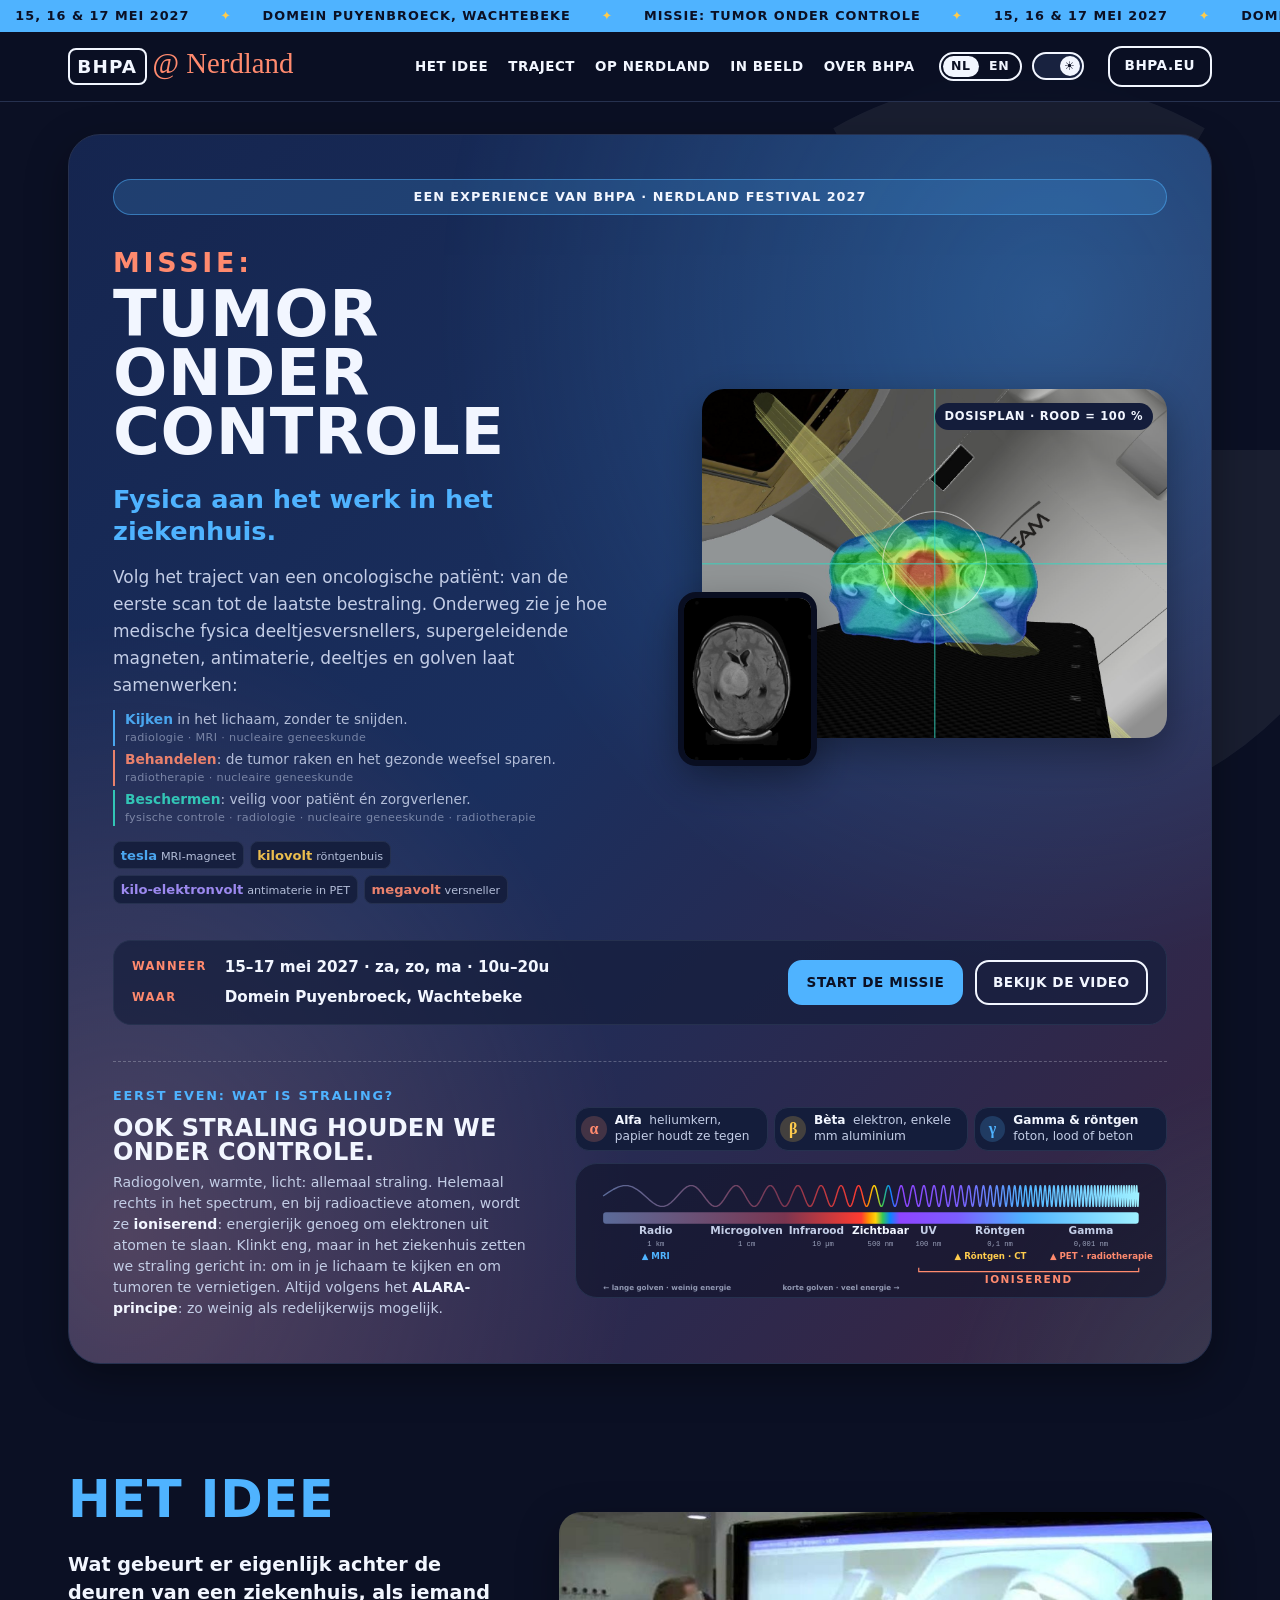
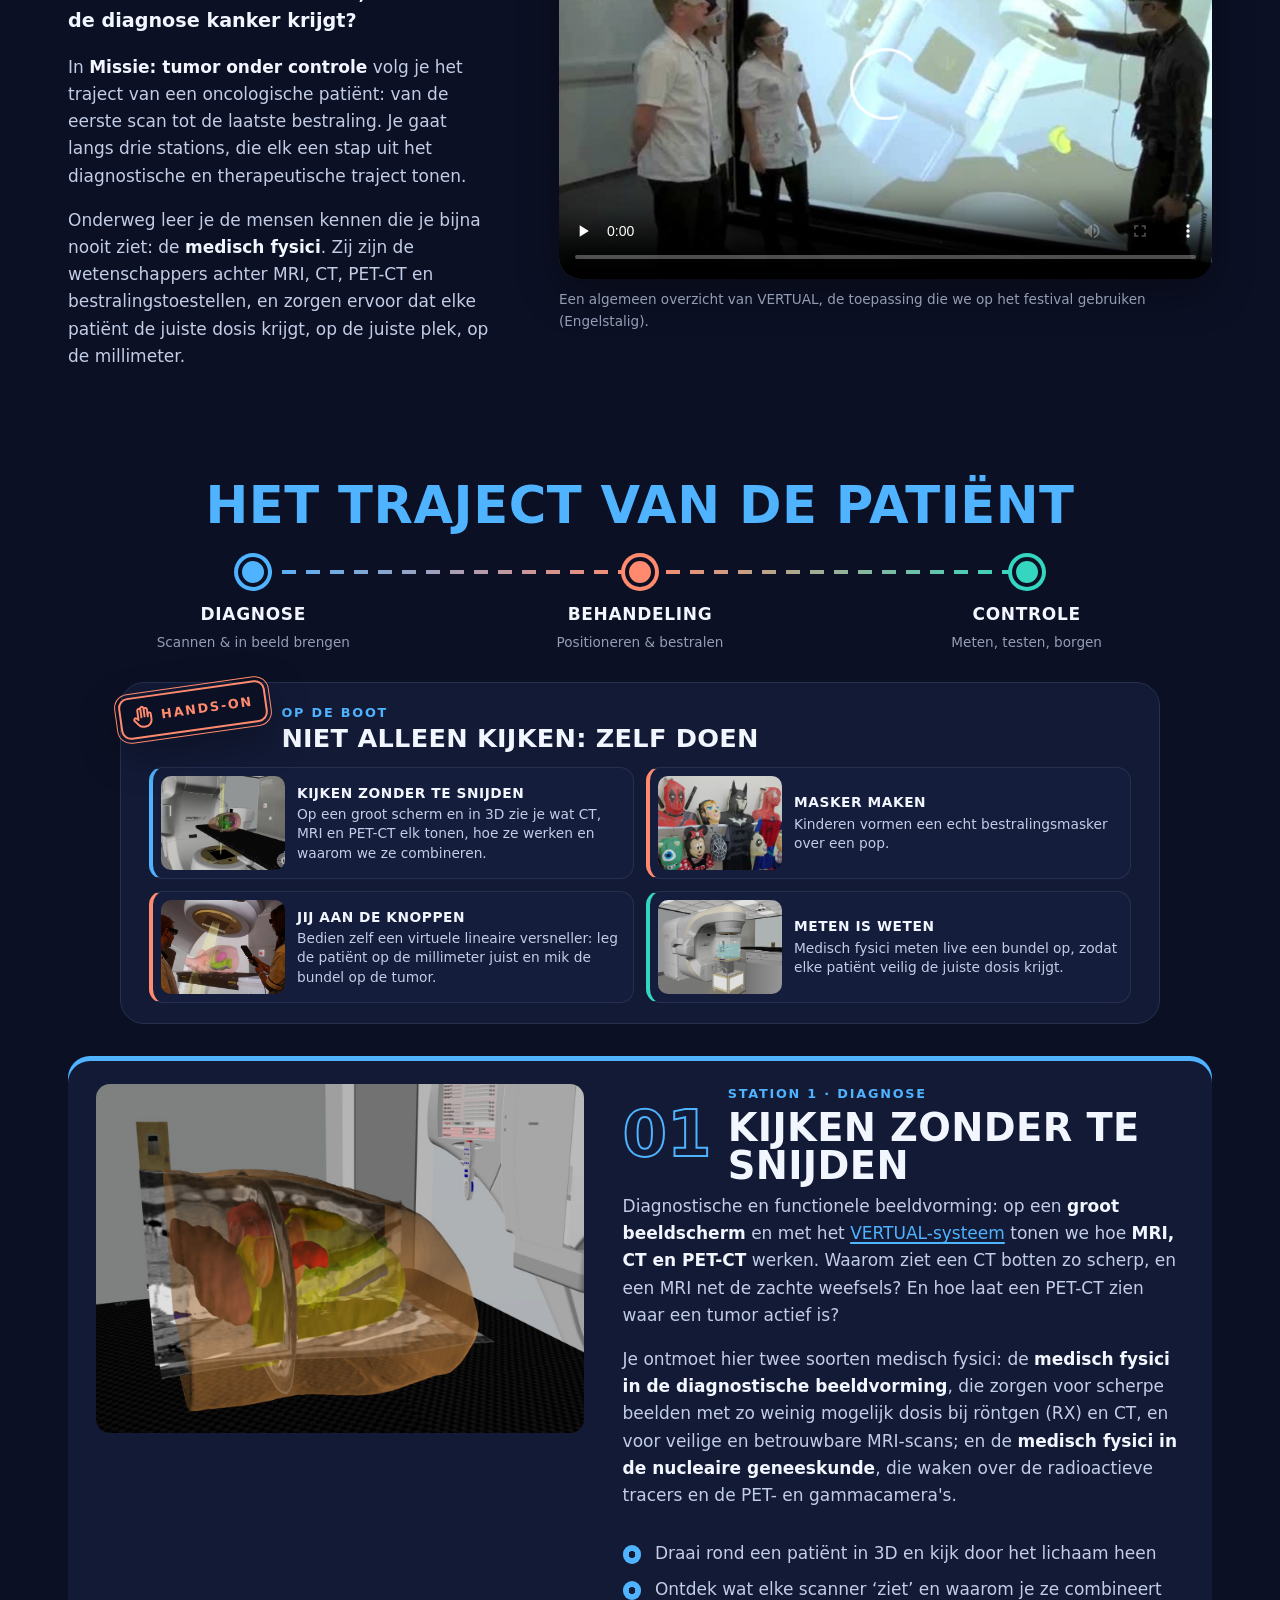
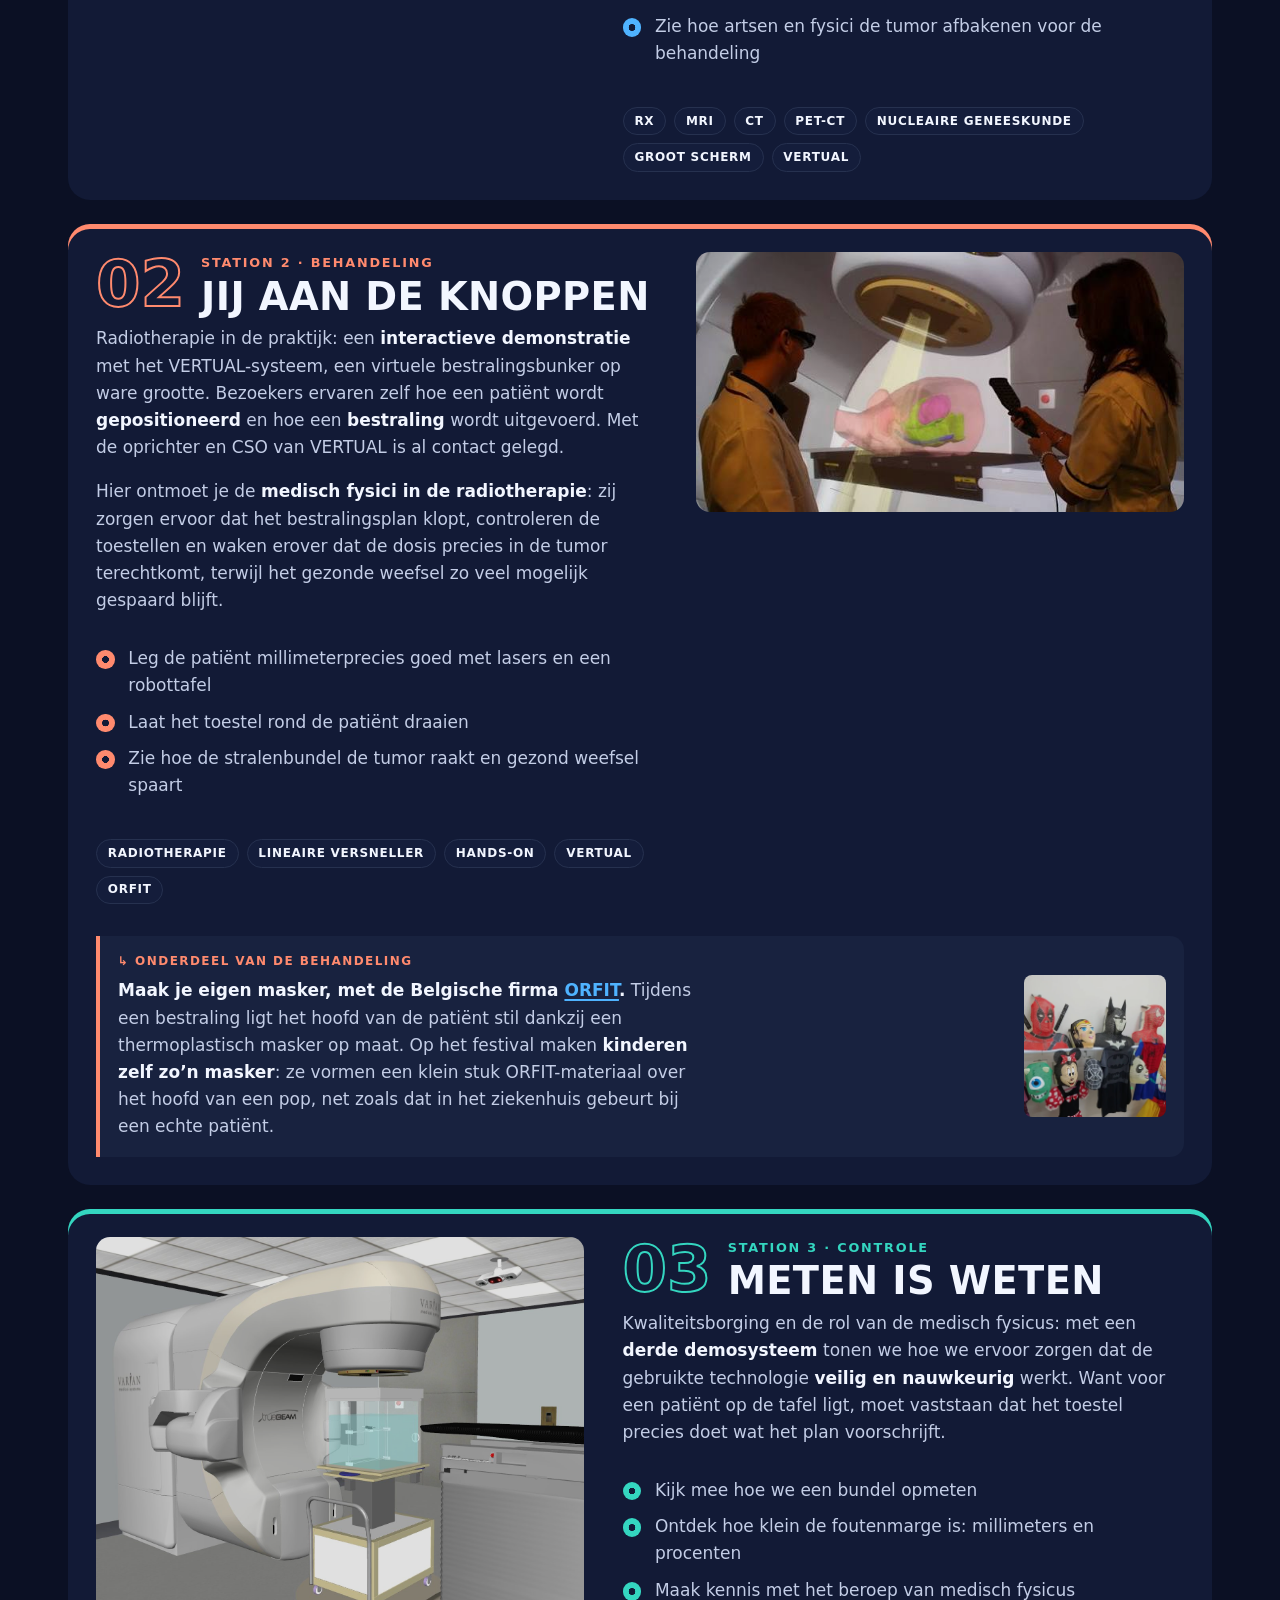
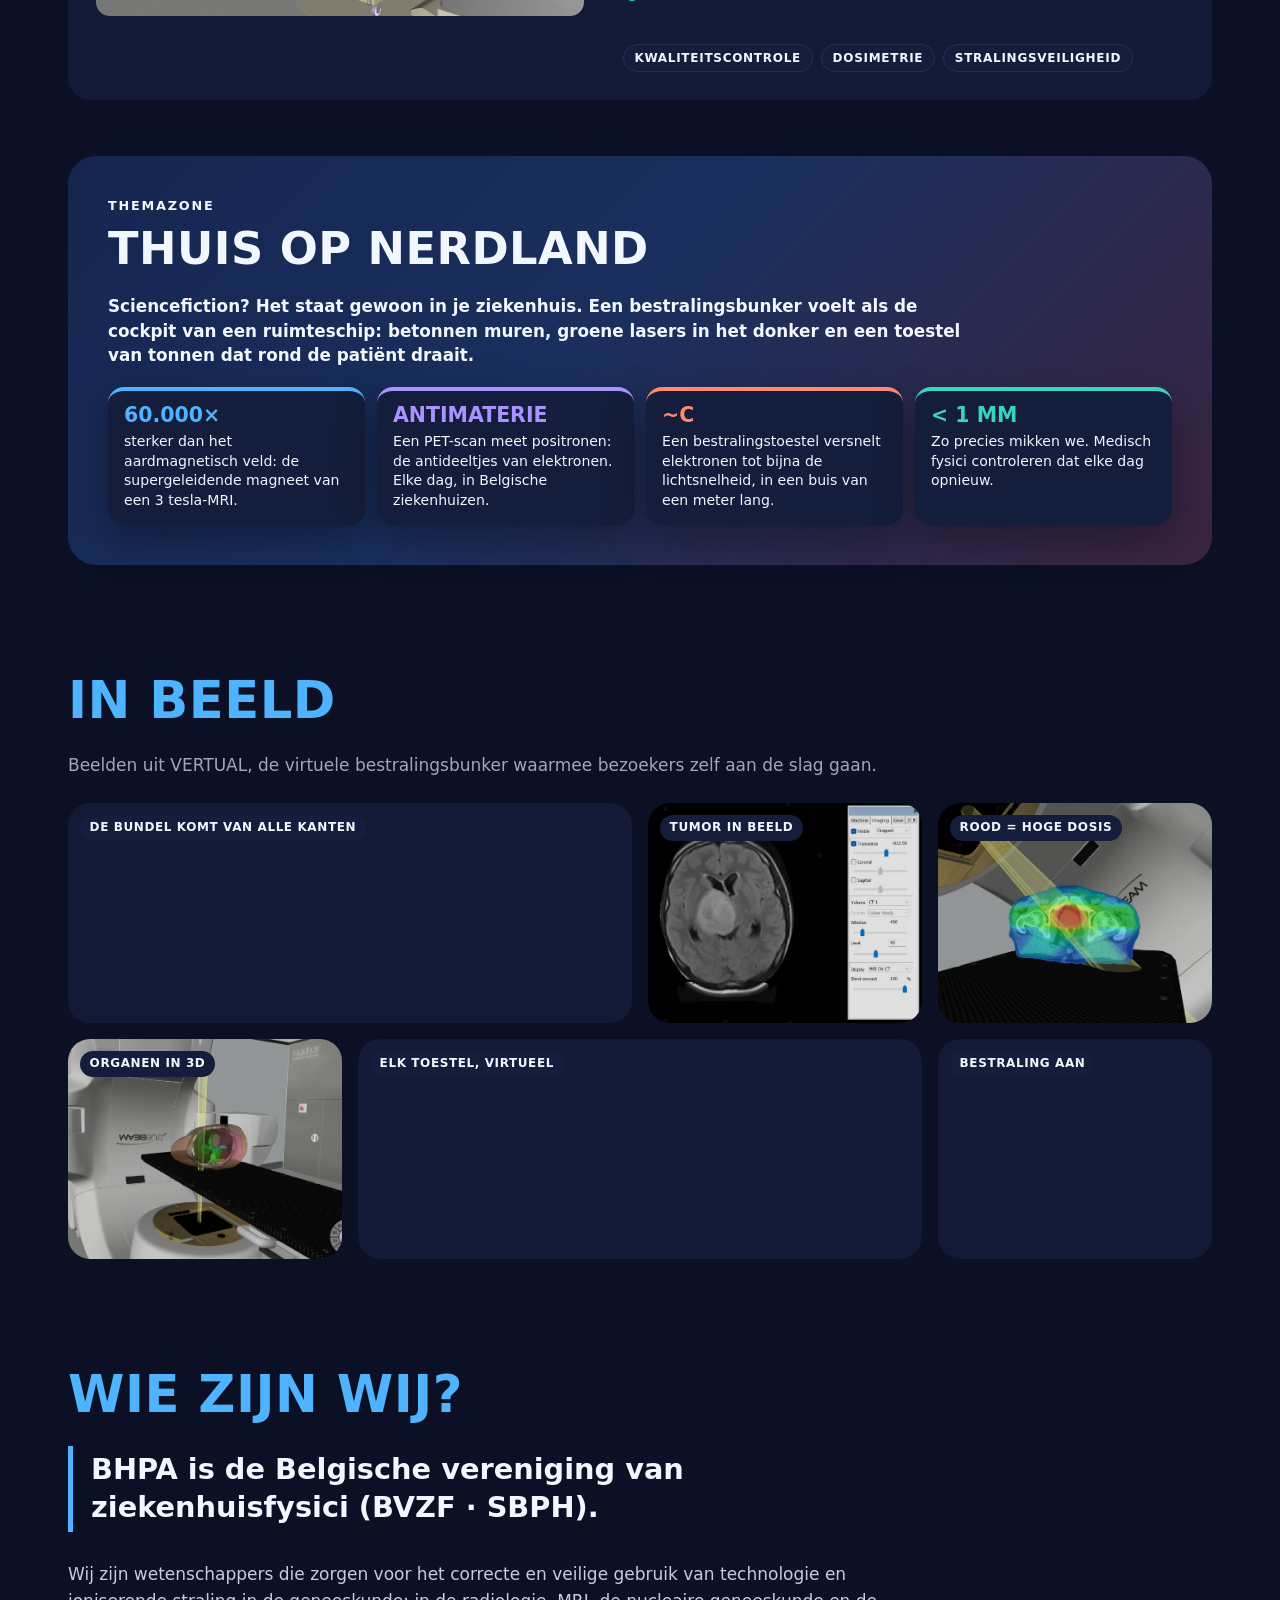
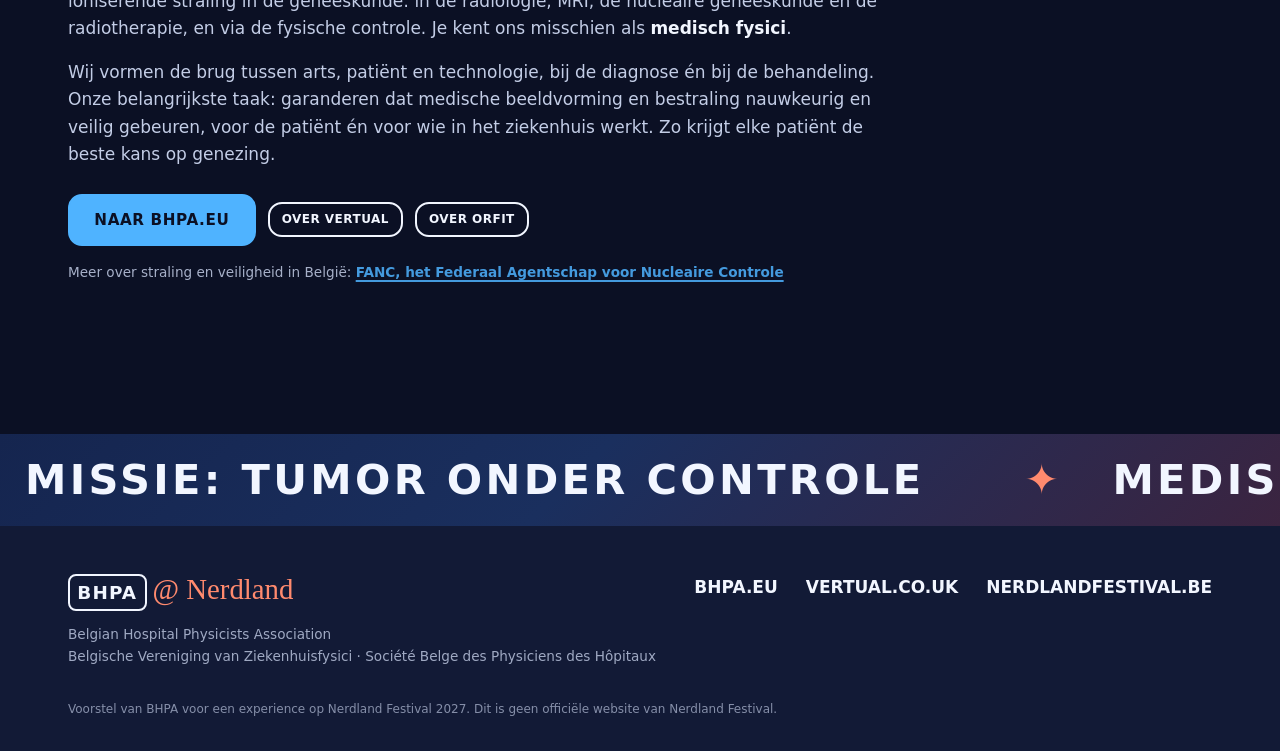
==== index.html @ e0d18e0f "Update fact__big paragraph to include less than symbol" ====
<!doctype html>
<html lang="nl">
<head>
  <meta charset="utf-8">
  <meta name="viewport" content="width=device-width, initial-scale=1, viewport-fit=cover">
  <meta http-equiv="Content-Security-Policy" content="default-src 'self'; script-src 'self'; style-src 'self' https://fonts.googleapis.com; font-src https://fonts.gstatic.com; img-src 'self' data:; media-src 'self'; frame-src https://www.youtube-nocookie.com; object-src 'none'; base-uri 'self'; form-action 'none'">
  <meta name="referrer" content="strict-origin-when-cross-origin">
  <title>Missie: tumor onder controle · BHPA op Nerdland Festival 2027</title>
  <meta name="description" content="Ontdek de medische fysica achter scanners en bestralingstoestellen: van eerste scan tot bestraling. Een experience van BHPA, de Belgische vereniging van ziekenhuisfysici, voor Nerdland Festival 2027.">
  <meta property="og:title" content="Missie: tumor onder controle">
  <meta property="og:description" content="Fysica aan het werk in het ziekenhuis. BHPA op Nerdland Festival 2027.">
  <meta property="og:image" content="https://bvzf-sbph.github.io/nerdland2027/assets/img/vertual-patient-bundel.jpg">
  <meta property="og:url" content="https://bvzf-sbph.github.io/nerdland2027/">
  <meta property="og:type" content="website">
  <meta property="og:locale" content="nl_BE">
  <link rel="alternate" hreflang="nl" href="https://bvzf-sbph.github.io/nerdland2027/">
  <link rel="alternate" hreflang="en" href="https://bvzf-sbph.github.io/nerdland2027/en/">
  <link rel="icon" href="assets/img/favicon.svg" type="image/svg+xml">
  <link rel="preconnect" href="https://fonts.googleapis.com">
  <link rel="preconnect" href="https://fonts.gstatic.com" crossorigin>
  <link href="https://fonts.googleapis.com/css2?family=Archivo:wdth,wght@100..125,400..900&family=Yellowtail&display=swap" rel="stylesheet">
  <link rel="stylesheet" href="css/style.css">
  <script src="js/start-top.js"></script>
</head>
<body>
  <div class="watermark" aria-hidden="true">
    <svg viewBox="-100 -100 200 200"><circle r="15"/><path d="M-12.00 -20.78 L-48.00 -83.14 A96 96 0 0 1 48.00 -83.14 L12.00 -20.78 A24 24 0 0 0 -12.00 -20.78 Z M24.00 0.00 L96.00 0.00 A96 96 0 0 1 48.00 83.14 L12.00 20.78 A24 24 0 0 0 24.00 0.00 Z M-12.00 20.78 L-48.00 83.14 A96 96 0 0 1 -96.00 0.00 L-24.00 0.00 A24 24 0 0 0 -12.00 20.78 Z"/></svg>
  </div>

  <!-- Engelse versie: en/index.html — voeg nieuwe inhoud altijd in beide pagina's toe (zelfde opbouw, zelfde foto's). -->

  <!-- ===== HEADER ===== -->
  <header class="header">
    <div class="header__top marquee" aria-hidden="true">
      <div class="marquee__track">
        <span>15, 16 &amp; 17 mei 2027</span><span>Domein Puyenbroeck, Wachtebeke</span><span>Missie: tumor onder controle</span>
        <span>15, 16 &amp; 17 mei 2027</span><span>Domein Puyenbroeck, Wachtebeke</span><span>Missie: tumor onder controle</span>
      </div>
    </div>
    <div class="header__bar">
      <a class="logo" href="#top" aria-label="BHPA op Nerdland Festival 2027">
        <span class="logo__mark">BHPA</span>
        <span class="logo__script">@ Nerdland</span>
      </a>
      <nav class="nav" aria-label="Hoofdmenu">
        <a href="#idee">Het idee</a>
        <a href="#traject">Traject</a>
        <a href="#nerdland">Op Nerdland</a>
        <a href="#fotos">In beeld</a>
        <a href="#bhpa">Over BHPA</a>
      </nav>
      <div class="header__tools">
        <nav class="lang" aria-label="Taal / Language">
          <a href="./" lang="nl" hreflang="nl" aria-current="page">NL</a>
          <a href="en/" lang="en" hreflang="en" title="English version">EN</a>
        </nav>
        <input type="checkbox" id="theme-toggle" class="theme-toggle" aria-label="Wissel tussen licht en donker thema" title="Licht / donker">
      </div>
      <a class="btn btn--outline btn--small" href="https://www.bhpa.eu" target="_blank" rel="noopener">BHPA.eu</a>
    </div>
  </header>

  <main id="top">

    <!-- ===== HERO ===== -->
    <section class="hero-wrap">
      <div class="hero">
      <p class="eyebrow hero__badge">Een experience van BHPA &middot; Nerdland Festival 2027</p>
      <div class="hero__text">
        <h1 class="hero__title">
          <span class="hero__title-small">Missie:</span>
          Tumor onder controle
        </h1>
        <p class="hero__lead">Fysica aan het werk in het ziekenhuis.</p>
        <p class="hero__sub">Volg het traject van een oncologische patiënt: van de eerste scan tot de laatste bestraling. Onderweg zie je hoe medische fysica deeltjesversnellers, supergeleidende magneten, antimaterie, deeltjes en golven laat samenwerken:</p>
        <ul class="hero__goals">
          <li class="c-blue"><b>Kijken</b> in het lichaam, zonder te snijden.<small>radiologie · MRI · nucleaire geneeskunde</small></li>
          <li class="c-coral"><b>Behandelen</b>: de tumor raken en het gezonde weefsel sparen.<small>radiotherapie · nucleaire geneeskunde</small></li>
          <li class="c-mint"><b>Beschermen</b>: veilig voor patiënt én zorgverlener.<small>fysische controle · radiologie · nucleaire geneeskunde · radiotherapie</small></li>
        </ul>
        <ul class="hero__chips" aria-label="Fysica in cijfers">
          <li class="c-blue"><b>tesla</b> MRI-magneet</li>
          <li class="c-sun"><b>kilovolt</b> röntgenbuis</li>
          <li class="c-violet"><b>kilo-elektronvolt</b> antimaterie in PET</li>
          <li class="c-coral"><b>megavolt</b> versneller</li>
        </ul>
      </div>

      <figure class="hero__visual">
        <img width="1439" height="1015" class="hero__main" fetchpriority="high" src="assets/img/dosisverdeling.jpg" alt="Dosisverdeling op een CT-beeld van het bekken: rood is de hoge dosis op de tumor, blauw weinig dosis">
        <img width="691" height="557" class="hero__inset" src="assets/img/mri-hersentumor.jpg" alt="MRI-beeld van de hersenen waarop een tumor oplicht">
        <figcaption class="hero__tag">Dosisplan &middot; rood = 100&nbsp;%</figcaption>
      </figure>

      <div class="hero__ticket">
        <dl class="hero__meta">
          <dt>Wanneer</dt><dd>15&ndash;17 mei 2027 &middot; za, zo, ma &middot; 10u&ndash;20u</dd>
          <dt>Waar</dt><dd>Domein Puyenbroeck, Wachtebeke</dd>
        </dl>
        <div class="btn-row">
          <a class="btn" href="#traject">Start de missie</a>
          <a class="btn btn--outline" href="#idee">Bekijk de video</a>
        </div>
      </div>

      <div class="radiation">
        <div class="radiation__intro">
          <p class="eyebrow eyebrow--pink">Eerst even: wat is straling?</p>
          <h2 class="radiation__title">Ook straling houden we onder controle.</h2>
          <p>Radiogolven, warmte, licht: allemaal straling. Helemaal rechts in het spectrum, en bij radioactieve atomen, wordt ze <strong>ioniserend</strong>: energierijk genoeg om elektronen uit atomen te slaan. Klinkt eng, maar in het ziekenhuis zetten we straling gericht in: om in je lichaam te kijken en om tumoren te vernietigen. Altijd volgens het <strong>ALARA-principe</strong>: zo weinig als redelijkerwijs mogelijk.</p>
        </div>
        <ul class="particles" aria-label="Soorten ioniserende straling">
          <li class="c-coral"><b aria-hidden="true">α</b><span><strong>Alfa</strong> heliumkern, papier houdt ze tegen</span></li>
          <li class="c-sun"><b aria-hidden="true">β</b><span><strong>Bèta</strong> elektron, enkele mm aluminium</span></li>
          <li class="c-blue"><b aria-hidden="true">γ</b><span><strong>Gamma &amp; röntgen</strong> foton, lood of beton</span></li>
        </ul>
        <figure class="spectrum" role="img" aria-label="Het elektromagnetische spectrum, van radiogolven via infrarood, zichtbaar licht en UV tot röntgen- en gammastralen. De golven worden steeds korter en energierijker; vanaf het ultraviolet is de straling ioniserend. Het ziekenhuis gebruikt radiogolven voor MRI, röntgenstralen voor CT en gammastralen voor PET en radiotherapie.">
          <svg viewBox="0 0 1200 250" xmlns="http://www.w3.org/2000/svg">
            <defs>
              <linearGradient id="spec-grad" gradientUnits="userSpaceOnUse" x1="40" y1="0" x2="1160" y2="0"><stop offset="0.000" stop-color="#5b6b9a"/><stop offset="0.339" stop-color="#7a3550"/><stop offset="0.482" stop-color="#ff3b30"/><stop offset="0.496" stop-color="#ff9500"/><stop offset="0.509" stop-color="#ffd60a"/><stop offset="0.522" stop-color="#34c759"/><stop offset="0.536" stop-color="#0a84ff"/><stop offset="0.554" stop-color="#8e44ff"/><stop offset="0.661" stop-color="#7c5cff"/><stop offset="0.786" stop-color="#4fb3ff"/><stop offset="1.000" stop-color="#9ff0ff"/></linearGradient>
              <linearGradient id="spec-pulse-grad"><stop offset="0" stop-color="#000"/><stop offset=".5" stop-color="#fff"/><stop offset="1" stop-color="#000"/></linearGradient>
              <mask id="spec-pulse-mask" maskUnits="userSpaceOnUse" x="0" y="0" width="1200" height="250">
                <rect class="spec-pulse" x="-260" y="0" width="260" height="250" fill="url(#spec-pulse-grad)"/>
              </mask>
            </defs>
            <g class="spec-zoom">
              <path class="spec-wave" d="M40.0 46.0 L51.1 38.5 L61.8 31.9 L72.2 26.9 L82.2 24.3 L91.8 24.3 L101.2 26.9 L110.3 31.9 L119.1 38.5 L127.7 46.0 L136.0 53.5 L144.1 60.1 L152.0 65.1 L159.7 67.7 L167.1 67.7 L174.5 65.1 L181.6 60.1 L188.6 53.5 L195.4 46.0 L202.0 38.5 L208.5 31.9 L214.9 26.9 L221.2 24.3 L227.3 24.3 L233.3 26.9 L239.2 31.9 L244.9 38.5 L250.6 46.0 L256.1 53.5 L261.6 60.1 L266.9 65.1 L272.2 67.7 L277.4 67.7 L282.5 65.1 L287.5 60.1 L292.4 53.5 L297.2 46.0 L302.0 38.5 L306.7 31.9 L311.3 26.9 L315.8 24.3 L320.3 24.3 L324.7 26.9 L329.1 31.9 L333.4 38.5 L337.6 46.0 L341.8 53.5 L345.9 60.1 L349.9 65.1 L353.9 67.7 L357.9 67.7 L361.8 65.1 L365.6 60.1 L369.4 53.5 L373.2 46.0 L376.9 38.5 L380.6 31.9 L384.2 26.9 L387.8 24.3 L391.3 24.3 L394.8 26.9 L398.2 31.9 L401.7 38.5 L405.0 46.0 L408.4 53.5 L411.7 60.1 L414.9 65.1 L418.2 67.7 L421.4 67.7 L424.5 65.1 L427.7 60.1 L430.8 53.5 L433.8 46.0 L436.9 38.5 L439.9 31.9 L442.9 26.9 L445.8 24.3 L448.7 24.3 L451.6 26.9 L454.5 31.9 L457.3 38.5 L460.1 46.0 L462.9 53.5 L465.7 60.1 L468.4 65.1 L471.1 67.7 L473.8 67.7 L476.5 65.1 L479.1 60.1 L481.7 53.5 L484.3 46.0 L486.9 38.5 L489.4 31.9 L492.0 26.9 L494.5 24.3 L497.0 24.3 L499.4 26.9 L501.9 31.9 L504.3 38.5 L506.7 46.0 L509.1 53.5 L511.5 60.1 L513.8 65.1 L516.1 67.7 L518.5 67.7 L520.8 65.1 L523.0 60.1 L525.3 53.5 L527.6 46.0 L529.8 38.5 L532.0 31.9 L534.2 26.9 L536.4 24.3 L538.5 24.3 L540.7 26.9 L542.8 31.9 L544.9 38.5 L547.1 46.0 L549.1 53.5 L551.2 60.1 L553.3 65.1 L555.3 67.7 L557.4 67.7 L559.4 65.1 L561.4 60.1 L563.4 53.5 L565.4 46.0 L567.3 38.5 L569.3 31.9 L571.2 26.9 L573.2 24.3 L575.1 24.3 L577.0 26.9 L578.9 31.9 L580.8 38.5 L582.7 46.0 L584.5 53.5 L586.4 60.1 L588.2 65.1 L590.0 67.7 L591.8 67.7 L593.6 65.1 L595.4 60.1 L597.2 53.5 L599.0 46.0 L600.8 38.5 L602.5 31.9 L604.3 26.9 L606.0 24.3 L607.7 24.3 L609.4 26.9 L611.1 31.9 L612.8 38.5 L614.5 46.0 L616.2 53.5 L617.8 60.1 L619.5 65.1 L621.1 67.7 L622.8 67.7 L624.4 65.1 L626.0 60.1 L627.7 53.5 L629.3 46.0 L630.8 38.5 L632.4 31.9 L634.0 26.9 L635.6 24.3 L637.1 24.3 L638.7 26.9 L640.2 31.9 L641.8 38.5 L643.3 46.0 L644.8 53.5 L646.4 60.1 L647.9 65.1 L649.4 67.7 L650.9 67.7 L652.3 65.1 L653.8 60.1 L655.3 53.5 L656.8 46.0 L658.2 38.5 L659.7 31.9 L661.1 26.9 L662.5 24.3 L664.0 24.3 L665.4 26.9 L666.8 31.9 L668.2 38.5 L669.6 46.0 L671.0 53.5 L672.4 60.1 L673.8 65.1 L675.2 67.7 L676.5 67.7 L677.9 65.1 L679.3 60.1 L680.6 53.5 L682.0 46.0 L683.3 38.5 L684.7 31.9 L686.0 26.9 L687.3 24.3 L688.6 24.3 L689.9 26.9 L691.2 31.9 L692.5 38.5 L693.8 46.0 L695.1 53.5 L696.4 60.1 L697.7 65.1 L699.0 67.7 L700.2 67.7 L701.5 65.1 L702.8 60.1 L704.0 53.5 L705.3 46.0 L706.5 38.5 L707.7 31.9 L709.0 26.9 L710.2 24.3 L711.4 24.3 L712.6 26.9 L713.8 31.9 L715.0 38.5 L716.3 46.0 L717.4 53.5 L718.6 60.1 L719.8 65.1 L721.0 67.7 L722.2 67.7 L723.4 65.1 L724.5 60.1 L725.7 53.5 L726.9 46.0 L728.0 38.5 L729.2 31.9 L730.3 26.9 L731.5 24.3 L732.6 24.3 L733.7 26.9 L734.9 31.9 L736.0 38.5 L737.1 46.0 L738.2 53.5 L739.4 60.1 L740.5 65.1 L741.6 67.7 L742.7 67.7 L743.8 65.1 L744.9 60.1 L746.0 53.5 L747.0 46.0 L748.1 38.5 L749.2 31.9 L750.3 26.9 L751.3 24.3 L752.4 24.3 L753.5 26.9 L754.5 31.9 L755.6 38.5 L756.6 46.0 L757.7 53.5 L758.7 60.1 L759.8 65.1 L760.8 67.7 L761.9 67.7 L762.9 65.1 L763.9 60.1 L764.9 53.5 L766.0 46.0 L767.0 38.5 L768.0 31.9 L769.0 26.9 L770.0 24.3 L771.0 24.3 L772.0 26.9 L773.0 31.9 L774.0 38.5 L775.0 46.0 L776.0 53.5 L777.0 60.1 L777.9 65.1 L778.9 67.7 L779.9 67.7 L780.9 65.1 L781.8 60.1 L782.8 53.5 L783.8 46.0 L784.7 38.5 L785.7 31.9 L786.6 26.9 L787.6 24.3 L788.5 24.3 L789.5 26.9 L790.4 31.9 L791.4 38.5 L792.3 46.0 L793.2 53.5 L794.1 60.1 L795.1 65.1 L796.0 67.7 L796.9 67.7 L797.8 65.1 L798.8 60.1 L799.7 53.5 L800.6 46.0 L801.5 38.5 L802.4 31.9 L803.3 26.9 L804.2 24.3 L805.1 24.3 L806.0 26.9 L806.9 31.9 L807.8 38.5 L808.6 46.0 L809.5 53.5 L810.4 60.1 L811.3 65.1 L812.2 67.7 L813.0 67.7 L813.9 65.1 L814.8 60.1 L815.6 53.5 L816.5 46.0 L817.4 38.5 L818.2 31.9 L819.1 26.9 L819.9 24.3 L820.8 24.3 L821.6 26.9 L822.5 31.9 L823.3 38.5 L824.2 46.0 L825.0 53.5 L825.8 60.1 L826.7 65.1 L827.5 67.7 L828.3 67.7 L829.2 65.1 L830.0 60.1 L830.8 53.5 L831.6 46.0 L832.5 38.5 L833.3 31.9 L834.1 26.9 L834.9 24.3 L835.7 24.3 L836.5 26.9 L837.3 31.9 L838.1 38.5 L838.9 46.0 L839.7 53.5 L840.5 60.1 L841.3 65.1 L842.1 67.7 L842.9 67.7 L843.7 65.1 L844.5 60.1 L845.3 53.5 L846.1 46.0 L846.8 38.5 L847.6 31.9 L848.4 26.9 L849.2 24.3 L849.9 24.3 L850.7 26.9 L851.5 31.9 L852.3 38.5 L853.0 46.0 L853.8 53.5 L854.5 60.1 L855.3 65.1 L856.1 67.7 L856.8 67.7 L857.6 65.1 L858.3 60.1 L859.1 53.5 L859.8 46.0 L860.6 38.5 L861.3 31.9 L862.1 26.9 L862.8 24.3 L863.5 24.3 L864.3 26.9 L865.0 31.9 L865.7 38.5 L866.5 46.0 L867.2 53.5 L867.9 60.1 L868.7 65.1 L869.4 67.7 L870.1 67.7 L870.8 65.1 L871.6 60.1 L872.3 53.5 L873.0 46.0 L873.7 38.5 L874.4 31.9 L875.1 26.9 L875.8 24.3 L876.5 24.3 L877.3 26.9 L878.0 31.9 L878.7 38.5 L879.4 46.0 L880.1 53.5 L880.8 60.1 L881.5 65.1 L882.2 67.7 L882.8 67.7 L883.5 65.1 L884.2 60.1 L884.9 53.5 L885.6 46.0 L886.3 38.5 L887.0 31.9 L887.7 26.9 L888.3 24.3 L889.0 24.3 L889.7 26.9 L890.4 31.9 L891.1 38.5 L891.7 46.0 L892.4 53.5 L893.1 60.1 L893.7 65.1 L894.4 67.7 L895.1 67.7 L895.7 65.1 L896.4 60.1 L897.1 53.5 L897.7 46.0 L898.4 38.5 L899.0 31.9 L899.7 26.9 L900.3 24.3 L901.0 24.3 L901.7 26.9 L902.3 31.9 L903.0 38.5 L903.6 46.0 L904.2 53.5 L904.9 60.1 L905.5 65.1 L906.2 67.7 L906.8 67.7 L907.5 65.1 L908.1 60.1 L908.7 53.5 L909.4 46.0 L910.0 38.5 L910.6 31.9 L911.3 26.9 L911.9 24.3 L912.5 24.3 L913.2 26.9 L913.8 31.9 L914.4 38.5 L915.0 46.0 L915.7 53.5 L916.3 60.1 L916.9 65.1 L917.5 67.7 L918.1 67.7 L918.7 65.1 L919.4 60.1 L920.0 53.5 L920.6 46.0 L921.2 38.5 L921.8 31.9 L922.4 26.9 L923.0 24.3 L923.6 24.3 L924.2 26.9 L924.8 31.9 L925.4 38.5 L926.0 46.0 L926.6 53.5 L927.2 60.1 L927.8 65.1 L928.4 67.7 L929.0 67.7 L929.6 65.1 L930.2 60.1 L930.8 53.5 L931.4 46.0 L932.0 38.5 L932.6 31.9 L933.2 26.9 L933.8 24.3 L934.3 24.3 L934.9 26.9 L935.5 31.9 L936.1 38.5 L936.7 46.0 L937.2 53.5 L937.8 60.1 L938.4 65.1 L939.0 67.7 L939.6 67.7 L940.1 65.1 L940.7 60.1 L941.3 53.5 L941.8 46.0 L942.4 38.5 L943.0 31.9 L943.6 26.9 L944.1 24.3 L944.7 24.3 L945.2 26.9 L945.8 31.9 L946.4 38.5 L946.9 46.0 L947.5 53.5 L948.1 60.1 L948.6 65.1 L949.2 67.7 L949.7 67.7 L950.3 65.1 L950.8 60.1 L951.4 53.5 L951.9 46.0 L952.5 38.5 L953.0 31.9 L953.6 26.9 L954.1 24.3 L954.7 24.3 L955.2 26.9 L955.8 31.9 L956.3 38.5 L956.9 46.0 L957.4 53.5 L958.0 60.1 L958.5 65.1 L959.0 67.7 L959.6 67.7 L960.1 65.1 L960.6 60.1 L961.2 53.5 L961.7 46.0 L962.2 38.5 L962.8 31.9 L963.3 26.9 L963.8 24.3 L964.4 24.3 L964.9 26.9 L965.4 31.9 L966.0 38.5 L966.5 46.0 L967.0 53.5 L967.5 60.1 L968.1 65.1 L968.6 67.7 L969.1 67.7 L969.6 65.1 L970.1 60.1 L970.7 53.5 L971.2 46.0 L971.7 38.5 L972.2 31.9 L972.7 26.9 L973.2 24.3 L973.8 24.3 L974.3 26.9 L974.8 31.9 L975.3 38.5 L975.8 46.0 L976.3 53.5 L976.8 60.1 L977.3 65.1 L977.8 67.7 L978.3 67.7 L978.9 65.1 L979.4 60.1 L979.9 53.5 L980.4 46.0 L980.9 38.5 L981.4 31.9 L981.9 26.9 L982.4 24.3 L982.9 24.3 L983.4 26.9 L983.9 31.9 L984.4 38.5 L984.8 46.0 L985.3 53.5 L985.8 60.1 L986.3 65.1 L986.8 67.7 L987.3 67.7 L987.8 65.1 L988.3 60.1 L988.8 53.5 L989.3 46.0 L989.8 38.5 L990.2 31.9 L990.7 26.9 L991.2 24.3 L991.7 24.3 L992.2 26.9 L992.7 31.9 L993.1 38.5 L993.6 46.0 L994.1 53.5 L994.6 60.1 L995.1 65.1 L995.5 67.7 L996.0 67.7 L996.5 65.1 L997.0 60.1 L997.5 53.5 L997.9 46.0 L998.4 38.5 L998.9 31.9 L999.3 26.9 L999.8 24.3 L1000.3 24.3 L1000.8 26.9 L1001.2 31.9 L1001.7 38.5 L1002.2 46.0 L1002.6 53.5 L1003.1 60.1 L1003.6 65.1 L1004.0 67.7 L1004.5 67.7 L1005.0 65.1 L1005.4 60.1 L1005.9 53.5 L1006.3 46.0 L1006.8 38.5 L1007.3 31.9 L1007.7 26.9 L1008.2 24.3 L1008.6 24.3 L1009.1 26.9 L1009.6 31.9 L1010.0 38.5 L1010.5 46.0 L1010.9 53.5 L1011.4 60.1 L1011.8 65.1 L1012.3 67.7 L1012.7 67.7 L1013.2 65.1 L1013.6 60.1 L1014.1 53.5 L1014.5 46.0 L1015.0 38.5 L1015.4 31.9 L1015.9 26.9 L1016.3 24.3 L1016.8 24.3 L1017.2 26.9 L1017.7 31.9 L1018.1 38.5 L1018.5 46.0 L1019.0 53.5 L1019.4 60.1 L1019.9 65.1 L1020.3 67.7 L1020.8 67.7 L1021.2 65.1 L1021.6 60.1 L1022.1 53.5 L1022.5 46.0 L1022.9 38.5 L1023.4 31.9 L1023.8 26.9 L1024.2 24.3 L1024.7 24.3 L1025.1 26.9 L1025.6 31.9 L1026.0 38.5 L1026.4 46.0 L1026.8 53.5 L1027.3 60.1 L1027.7 65.1 L1028.1 67.7 L1028.6 67.7 L1029.0 65.1 L1029.4 60.1 L1029.8 53.5 L1030.3 46.0 L1030.7 38.5 L1031.1 31.9 L1031.6 26.9 L1032.0 24.3 L1032.4 24.3 L1032.8 26.9 L1033.2 31.9 L1033.7 38.5 L1034.1 46.0 L1034.5 53.5 L1034.9 60.1 L1035.3 65.1 L1035.8 67.7 L1036.2 67.7 L1036.6 65.1 L1037.0 60.1 L1037.4 53.5 L1037.9 46.0 L1038.3 38.5 L1038.7 31.9 L1039.1 26.9 L1039.5 24.3 L1039.9 24.3 L1040.3 26.9 L1040.7 31.9 L1041.2 38.5 L1041.6 46.0 L1042.0 53.5 L1042.4 60.1 L1042.8 65.1 L1043.2 67.7 L1043.6 67.7 L1044.0 65.1 L1044.4 60.1 L1044.8 53.5 L1045.2 46.0 L1045.6 38.5 L1046.1 31.9 L1046.5 26.9 L1046.9 24.3 L1047.3 24.3 L1047.7 26.9 L1048.1 31.9 L1048.5 38.5 L1048.9 46.0 L1049.3 53.5 L1049.7 60.1 L1050.1 65.1 L1050.5 67.7 L1050.9 67.7 L1051.3 65.1 L1051.7 60.1 L1052.1 53.5 L1052.5 46.0 L1052.9 38.5 L1053.2 31.9 L1053.6 26.9 L1054.0 24.3 L1054.4 24.3 L1054.8 26.9 L1055.2 31.9 L1055.6 38.5 L1056.0 46.0 L1056.4 53.5 L1056.8 60.1 L1057.2 65.1 L1057.6 67.7 L1058.0 67.7 L1058.3 65.1 L1058.7 60.1 L1059.1 53.5 L1059.5 46.0 L1059.9 38.5 L1060.3 31.9 L1060.7 26.9 L1061.0 24.3 L1061.4 24.3 L1061.8 26.9 L1062.2 31.9 L1062.6 38.5 L1063.0 46.0 L1063.3 53.5 L1063.7 60.1 L1064.1 65.1 L1064.5 67.7 L1064.9 67.7 L1065.3 65.1 L1065.6 60.1 L1066.0 53.5 L1066.4 46.0 L1066.8 38.5 L1067.1 31.9 L1067.5 26.9 L1067.9 24.3 L1068.3 24.3 L1068.7 26.9 L1069.0 31.9 L1069.4 38.5 L1069.8 46.0 L1070.2 53.5 L1070.5 60.1 L1070.9 65.1 L1071.3 67.7 L1071.6 67.7 L1072.0 65.1 L1072.4 60.1 L1072.8 53.5 L1073.1 46.0 L1073.5 38.5 L1073.9 31.9 L1074.2 26.9 L1074.6 24.3 L1075.0 24.3 L1075.3 26.9 L1075.7 31.9 L1076.1 38.5 L1076.4 46.0 L1076.8 53.5 L1077.2 60.1 L1077.5 65.1 L1077.9 67.7 L1078.3 67.7 L1078.6 65.1 L1079.0 60.1 L1079.4 53.5 L1079.7 46.0 L1080.1 38.5 L1080.4 31.9 L1080.8 26.9 L1081.2 24.3 L1081.5 24.3 L1081.9 26.9 L1082.2 31.9 L1082.6 38.5 L1083.0 46.0 L1083.3 53.5 L1083.7 60.1 L1084.0 65.1 L1084.4 67.7 L1084.7 67.7 L1085.1 65.1 L1085.5 60.1 L1085.8 53.5 L1086.2 46.0 L1086.5 38.5 L1086.9 31.9 L1087.2 26.9 L1087.6 24.3 L1087.9 24.3 L1088.3 26.9 L1088.6 31.9 L1089.0 38.5 L1089.3 46.0 L1089.7 53.5 L1090.0 60.1 L1090.4 65.1 L1090.7 67.7 L1091.1 67.7 L1091.4 65.1 L1091.8 60.1 L1092.1 53.5 L1092.5 46.0 L1092.8 38.5 L1093.2 31.9 L1093.5 26.9 L1093.9 24.3 L1094.2 24.3 L1094.6 26.9 L1094.9 31.9 L1095.2 38.5 L1095.6 46.0 L1095.9 53.5 L1096.3 60.1 L1096.6 65.1 L1097.0 67.7 L1097.3 67.7 L1097.6 65.1 L1098.0 60.1 L1098.3 53.5 L1098.7 46.0 L1099.0 38.5 L1099.3 31.9 L1099.7 26.9 L1100.0 24.3 L1100.4 24.3 L1100.7 26.9 L1101.0 31.9 L1101.4 38.5 L1101.7 46.0 L1102.0 53.5 L1102.4 60.1 L1102.7 65.1 L1103.1 67.7 L1103.4 67.7 L1103.7 65.1 L1104.1 60.1 L1104.4 53.5 L1104.7 46.0 L1105.1 38.5 L1105.4 31.9 L1105.7 26.9 L1106.1 24.3 L1106.4 24.3 L1106.7 26.9 L1107.0 31.9 L1107.4 38.5 L1107.7 46.0 L1108.0 53.5 L1108.4 60.1 L1108.7 65.1 L1109.0 67.7 L1109.4 67.7 L1109.7 65.1 L1110.0 60.1 L1110.3 53.5 L1110.7 46.0 L1111.0 38.5 L1111.3 31.9 L1111.6 26.9 L1112.0 24.3 L1112.3 24.3 L1112.6 26.9 L1112.9 31.9 L1113.3 38.5 L1113.6 46.0 L1113.9 53.5 L1114.2 60.1 L1114.6 65.1 L1114.9 67.7 L1115.2 67.7 L1115.5 65.1 L1115.9 60.1 L1116.2 53.5 L1116.5 46.0 L1116.8 38.5 L1117.1 31.9 L1117.5 26.9 L1117.8 24.3 L1118.1 24.3 L1118.4 26.9 L1118.7 31.9 L1119.1 38.5 L1119.4 46.0 L1119.7 53.5 L1120.0 60.1 L1120.3 65.1 L1120.6 67.7 L1121.0 67.7 L1121.3 65.1 L1121.6 60.1 L1121.9 53.5 L1122.2 46.0 L1122.5 38.5 L1122.8 31.9 L1123.2 26.9 L1123.5 24.3 L1123.8 24.3 L1124.1 26.9 L1124.4 31.9 L1124.7 38.5 L1125.0 46.0 L1125.3 53.5 L1125.7 60.1 L1126.0 65.1 L1126.3 67.7 L1126.6 67.7 L1126.9 65.1 L1127.2 60.1 L1127.5 53.5 L1127.8 46.0 L1128.1 38.5 L1128.4 31.9 L1128.8 26.9 L1129.1 24.3 L1129.4 24.3 L1129.7 26.9 L1130.0 31.9 L1130.3 38.5 L1130.6 46.0 L1130.9 53.5 L1131.2 60.1 L1131.5 65.1 L1131.8 67.7 L1132.1 67.7 L1132.4 65.1 L1132.7 60.1 L1133.0 53.5 L1133.3 46.0 L1133.6 38.5 L1133.9 31.9 L1134.2 26.9 L1134.6 24.3 L1134.9 24.3 L1135.2 26.9 L1135.5 31.9 L1135.8 38.5 L1136.1 46.0 L1136.4 53.5 L1136.7 60.1 L1137.0 65.1 L1137.3 67.7 L1137.6 67.7 L1137.9 65.1 L1138.2 60.1 L1138.5 53.5 L1138.8 46.0 L1139.1 38.5 L1139.3 31.9 L1139.6 26.9 L1139.9 24.3 L1140.2 24.3 L1140.5 26.9 L1140.8 31.9 L1141.1 38.5 L1141.4 46.0 L1141.7 53.5 L1142.0 60.1 L1142.3 65.1 L1142.6 67.7 L1142.9 67.7 L1143.2 65.1 L1143.5 60.1 L1143.8 53.5 L1144.1 46.0 L1144.4 38.5 L1144.7 31.9 L1144.9 26.9 L1145.2 24.3 L1145.5 24.3 L1145.8 26.9 L1146.1 31.9 L1146.4 38.5 L1146.7 46.0 L1147.0 53.5 L1147.3 60.1 L1147.6 65.1 L1147.9 67.7 L1148.1 67.7 L1148.4 65.1 L1148.7 60.1 L1149.0 53.5 L1149.3 46.0 L1149.6 38.5 L1149.9 31.9 L1150.2 26.9 L1150.4 24.3 L1150.7 24.3 L1151.0 26.9 L1151.3 31.9 L1151.6 38.5 L1151.9 46.0 L1152.2 53.5 L1152.4 60.1 L1152.7 65.1 L1153.0 67.7 L1153.3 67.7 L1153.6 65.1 L1153.9 60.1 L1154.2 53.5 L1154.4 46.0 L1154.7 38.5 L1155.0 31.9 L1155.3 26.9 L1155.6 24.3 L1155.8 24.3 L1156.1 26.9 L1156.4 31.9 L1156.7 38.5 L1157.0 46.0 L1157.3 53.5 L1157.5 60.1 L1157.8 65.1 L1158.1 67.7 L1158.4 67.7 L1158.7 65.1 L1158.9 60.1 L1159.2 53.5 L1159.5 46.0 L1159.8 38.5" stroke="url(#spec-grad)"/>
              <path class="spec-wave spec-wave--glow" d="M40.0 46.0 L51.1 38.5 L61.8 31.9 L72.2 26.9 L82.2 24.3 L91.8 24.3 L101.2 26.9 L110.3 31.9 L119.1 38.5 L127.7 46.0 L136.0 53.5 L144.1 60.1 L152.0 65.1 L159.7 67.7 L167.1 67.7 L174.5 65.1 L181.6 60.1 L188.6 53.5 L195.4 46.0 L202.0 38.5 L208.5 31.9 L214.9 26.9 L221.2 24.3 L227.3 24.3 L233.3 26.9 L239.2 31.9 L244.9 38.5 L250.6 46.0 L256.1 53.5 L261.6 60.1 L266.9 65.1 L272.2 67.7 L277.4 67.7 L282.5 65.1 L287.5 60.1 L292.4 53.5 L297.2 46.0 L302.0 38.5 L306.7 31.9 L311.3 26.9 L315.8 24.3 L320.3 24.3 L324.7 26.9 L329.1 31.9 L333.4 38.5 L337.6 46.0 L341.8 53.5 L345.9 60.1 L349.9 65.1 L353.9 67.7 L357.9 67.7 L361.8 65.1 L365.6 60.1 L369.4 53.5 L373.2 46.0 L376.9 38.5 L380.6 31.9 L384.2 26.9 L387.8 24.3 L391.3 24.3 L394.8 26.9 L398.2 31.9 L401.7 38.5 L405.0 46.0 L408.4 53.5 L411.7 60.1 L414.9 65.1 L418.2 67.7 L421.4 67.7 L424.5 65.1 L427.7 60.1 L430.8 53.5 L433.8 46.0 L436.9 38.5 L439.9 31.9 L442.9 26.9 L445.8 24.3 L448.7 24.3 L451.6 26.9 L454.5 31.9 L457.3 38.5 L460.1 46.0 L462.9 53.5 L465.7 60.1 L468.4 65.1 L471.1 67.7 L473.8 67.7 L476.5 65.1 L479.1 60.1 L481.7 53.5 L484.3 46.0 L486.9 38.5 L489.4 31.9 L492.0 26.9 L494.5 24.3 L497.0 24.3 L499.4 26.9 L501.9 31.9 L504.3 38.5 L506.7 46.0 L509.1 53.5 L511.5 60.1 L513.8 65.1 L516.1 67.7 L518.5 67.7 L520.8 65.1 L523.0 60.1 L525.3 53.5 L527.6 46.0 L529.8 38.5 L532.0 31.9 L534.2 26.9 L536.4 24.3 L538.5 24.3 L540.7 26.9 L542.8 31.9 L544.9 38.5 L547.1 46.0 L549.1 53.5 L551.2 60.1 L553.3 65.1 L555.3 67.7 L557.4 67.7 L559.4 65.1 L561.4 60.1 L563.4 53.5 L565.4 46.0 L567.3 38.5 L569.3 31.9 L571.2 26.9 L573.2 24.3 L575.1 24.3 L577.0 26.9 L578.9 31.9 L580.8 38.5 L582.7 46.0 L584.5 53.5 L586.4 60.1 L588.2 65.1 L590.0 67.7 L591.8 67.7 L593.6 65.1 L595.4 60.1 L597.2 53.5 L599.0 46.0 L600.8 38.5 L602.5 31.9 L604.3 26.9 L606.0 24.3 L607.7 24.3 L609.4 26.9 L611.1 31.9 L612.8 38.5 L614.5 46.0 L616.2 53.5 L617.8 60.1 L619.5 65.1 L621.1 67.7 L622.8 67.7 L624.4 65.1 L626.0 60.1 L627.7 53.5 L629.3 46.0 L630.8 38.5 L632.4 31.9 L634.0 26.9 L635.6 24.3 L637.1 24.3 L638.7 26.9 L640.2 31.9 L641.8 38.5 L643.3 46.0 L644.8 53.5 L646.4 60.1 L647.9 65.1 L649.4 67.7 L650.9 67.7 L652.3 65.1 L653.8 60.1 L655.3 53.5 L656.8 46.0 L658.2 38.5 L659.7 31.9 L661.1 26.9 L662.5 24.3 L664.0 24.3 L665.4 26.9 L666.8 31.9 L668.2 38.5 L669.6 46.0 L671.0 53.5 L672.4 60.1 L673.8 65.1 L675.2 67.7 L676.5 67.7 L677.9 65.1 L679.3 60.1 L680.6 53.5 L682.0 46.0 L683.3 38.5 L684.7 31.9 L686.0 26.9 L687.3 24.3 L688.6 24.3 L689.9 26.9 L691.2 31.9 L692.5 38.5 L693.8 46.0 L695.1 53.5 L696.4 60.1 L697.7 65.1 L699.0 67.7 L700.2 67.7 L701.5 65.1 L702.8 60.1 L704.0 53.5 L705.3 46.0 L706.5 38.5 L707.7 31.9 L709.0 26.9 L710.2 24.3 L711.4 24.3 L712.6 26.9 L713.8 31.9 L715.0 38.5 L716.3 46.0 L717.4 53.5 L718.6 60.1 L719.8 65.1 L721.0 67.7 L722.2 67.7 L723.4 65.1 L724.5 60.1 L725.7 53.5 L726.9 46.0 L728.0 38.5 L729.2 31.9 L730.3 26.9 L731.5 24.3 L732.6 24.3 L733.7 26.9 L734.9 31.9 L736.0 38.5 L737.1 46.0 L738.2 53.5 L739.4 60.1 L740.5 65.1 L741.6 67.7 L742.7 67.7 L743.8 65.1 L744.9 60.1 L746.0 53.5 L747.0 46.0 L748.1 38.5 L749.2 31.9 L750.3 26.9 L751.3 24.3 L752.4 24.3 L753.5 26.9 L754.5 31.9 L755.6 38.5 L756.6 46.0 L757.7 53.5 L758.7 60.1 L759.8 65.1 L760.8 67.7 L761.9 67.7 L762.9 65.1 L763.9 60.1 L764.9 53.5 L766.0 46.0 L767.0 38.5 L768.0 31.9 L769.0 26.9 L770.0 24.3 L771.0 24.3 L772.0 26.9 L773.0 31.9 L774.0 38.5 L775.0 46.0 L776.0 53.5 L777.0 60.1 L777.9 65.1 L778.9 67.7 L779.9 67.7 L780.9 65.1 L781.8 60.1 L782.8 53.5 L783.8 46.0 L784.7 38.5 L785.7 31.9 L786.6 26.9 L787.6 24.3 L788.5 24.3 L789.5 26.9 L790.4 31.9 L791.4 38.5 L792.3 46.0 L793.2 53.5 L794.1 60.1 L795.1 65.1 L796.0 67.7 L796.9 67.7 L797.8 65.1 L798.8 60.1 L799.7 53.5 L800.6 46.0 L801.5 38.5 L802.4 31.9 L803.3 26.9 L804.2 24.3 L805.1 24.3 L806.0 26.9 L806.9 31.9 L807.8 38.5 L808.6 46.0 L809.5 53.5 L810.4 60.1 L811.3 65.1 L812.2 67.7 L813.0 67.7 L813.9 65.1 L814.8 60.1 L815.6 53.5 L816.5 46.0 L817.4 38.5 L818.2 31.9 L819.1 26.9 L819.9 24.3 L820.8 24.3 L821.6 26.9 L822.5 31.9 L823.3 38.5 L824.2 46.0 L825.0 53.5 L825.8 60.1 L826.7 65.1 L827.5 67.7 L828.3 67.7 L829.2 65.1 L830.0 60.1 L830.8 53.5 L831.6 46.0 L832.5 38.5 L833.3 31.9 L834.1 26.9 L834.9 24.3 L835.7 24.3 L836.5 26.9 L837.3 31.9 L838.1 38.5 L838.9 46.0 L839.7 53.5 L840.5 60.1 L841.3 65.1 L842.1 67.7 L842.9 67.7 L843.7 65.1 L844.5 60.1 L845.3 53.5 L846.1 46.0 L846.8 38.5 L847.6 31.9 L848.4 26.9 L849.2 24.3 L849.9 24.3 L850.7 26.9 L851.5 31.9 L852.3 38.5 L853.0 46.0 L853.8 53.5 L854.5 60.1 L855.3 65.1 L856.1 67.7 L856.8 67.7 L857.6 65.1 L858.3 60.1 L859.1 53.5 L859.8 46.0 L860.6 38.5 L861.3 31.9 L862.1 26.9 L862.8 24.3 L863.5 24.3 L864.3 26.9 L865.0 31.9 L865.7 38.5 L866.5 46.0 L867.2 53.5 L867.9 60.1 L868.7 65.1 L869.4 67.7 L870.1 67.7 L870.8 65.1 L871.6 60.1 L872.3 53.5 L873.0 46.0 L873.7 38.5 L874.4 31.9 L875.1 26.9 L875.8 24.3 L876.5 24.3 L877.3 26.9 L878.0 31.9 L878.7 38.5 L879.4 46.0 L880.1 53.5 L880.8 60.1 L881.5 65.1 L882.2 67.7 L882.8 67.7 L883.5 65.1 L884.2 60.1 L884.9 53.5 L885.6 46.0 L886.3 38.5 L887.0 31.9 L887.7 26.9 L888.3 24.3 L889.0 24.3 L889.7 26.9 L890.4 31.9 L891.1 38.5 L891.7 46.0 L892.4 53.5 L893.1 60.1 L893.7 65.1 L894.4 67.7 L895.1 67.7 L895.7 65.1 L896.4 60.1 L897.1 53.5 L897.7 46.0 L898.4 38.5 L899.0 31.9 L899.7 26.9 L900.3 24.3 L901.0 24.3 L901.7 26.9 L902.3 31.9 L903.0 38.5 L903.6 46.0 L904.2 53.5 L904.9 60.1 L905.5 65.1 L906.2 67.7 L906.8 67.7 L907.5 65.1 L908.1 60.1 L908.7 53.5 L909.4 46.0 L910.0 38.5 L910.6 31.9 L911.3 26.9 L911.9 24.3 L912.5 24.3 L913.2 26.9 L913.8 31.9 L914.4 38.5 L915.0 46.0 L915.7 53.5 L916.3 60.1 L916.9 65.1 L917.5 67.7 L918.1 67.7 L918.7 65.1 L919.4 60.1 L920.0 53.5 L920.6 46.0 L921.2 38.5 L921.8 31.9 L922.4 26.9 L923.0 24.3 L923.6 24.3 L924.2 26.9 L924.8 31.9 L925.4 38.5 L926.0 46.0 L926.6 53.5 L927.2 60.1 L927.8 65.1 L928.4 67.7 L929.0 67.7 L929.6 65.1 L930.2 60.1 L930.8 53.5 L931.4 46.0 L932.0 38.5 L932.6 31.9 L933.2 26.9 L933.8 24.3 L934.3 24.3 L934.9 26.9 L935.5 31.9 L936.1 38.5 L936.7 46.0 L937.2 53.5 L937.8 60.1 L938.4 65.1 L939.0 67.7 L939.6 67.7 L940.1 65.1 L940.7 60.1 L941.3 53.5 L941.8 46.0 L942.4 38.5 L943.0 31.9 L943.6 26.9 L944.1 24.3 L944.7 24.3 L945.2 26.9 L945.8 31.9 L946.4 38.5 L946.9 46.0 L947.5 53.5 L948.1 60.1 L948.6 65.1 L949.2 67.7 L949.7 67.7 L950.3 65.1 L950.8 60.1 L951.4 53.5 L951.9 46.0 L952.5 38.5 L953.0 31.9 L953.6 26.9 L954.1 24.3 L954.7 24.3 L955.2 26.9 L955.8 31.9 L956.3 38.5 L956.9 46.0 L957.4 53.5 L958.0 60.1 L958.5 65.1 L959.0 67.7 L959.6 67.7 L960.1 65.1 L960.6 60.1 L961.2 53.5 L961.7 46.0 L962.2 38.5 L962.8 31.9 L963.3 26.9 L963.8 24.3 L964.4 24.3 L964.9 26.9 L965.4 31.9 L966.0 38.5 L966.5 46.0 L967.0 53.5 L967.5 60.1 L968.1 65.1 L968.6 67.7 L969.1 67.7 L969.6 65.1 L970.1 60.1 L970.7 53.5 L971.2 46.0 L971.7 38.5 L972.2 31.9 L972.7 26.9 L973.2 24.3 L973.8 24.3 L974.3 26.9 L974.8 31.9 L975.3 38.5 L975.8 46.0 L976.3 53.5 L976.8 60.1 L977.3 65.1 L977.8 67.7 L978.3 67.7 L978.9 65.1 L979.4 60.1 L979.9 53.5 L980.4 46.0 L980.9 38.5 L981.4 31.9 L981.9 26.9 L982.4 24.3 L982.9 24.3 L983.4 26.9 L983.9 31.9 L984.4 38.5 L984.8 46.0 L985.3 53.5 L985.8 60.1 L986.3 65.1 L986.8 67.7 L987.3 67.7 L987.8 65.1 L988.3 60.1 L988.8 53.5 L989.3 46.0 L989.8 38.5 L990.2 31.9 L990.7 26.9 L991.2 24.3 L991.7 24.3 L992.2 26.9 L992.7 31.9 L993.1 38.5 L993.6 46.0 L994.1 53.5 L994.6 60.1 L995.1 65.1 L995.5 67.7 L996.0 67.7 L996.5 65.1 L997.0 60.1 L997.5 53.5 L997.9 46.0 L998.4 38.5 L998.9 31.9 L999.3 26.9 L999.8 24.3 L1000.3 24.3 L1000.8 26.9 L1001.2 31.9 L1001.7 38.5 L1002.2 46.0 L1002.6 53.5 L1003.1 60.1 L1003.6 65.1 L1004.0 67.7 L1004.5 67.7 L1005.0 65.1 L1005.4 60.1 L1005.9 53.5 L1006.3 46.0 L1006.8 38.5 L1007.3 31.9 L1007.7 26.9 L1008.2 24.3 L1008.6 24.3 L1009.1 26.9 L1009.6 31.9 L1010.0 38.5 L1010.5 46.0 L1010.9 53.5 L1011.4 60.1 L1011.8 65.1 L1012.3 67.7 L1012.7 67.7 L1013.2 65.1 L1013.6 60.1 L1014.1 53.5 L1014.5 46.0 L1015.0 38.5 L1015.4 31.9 L1015.9 26.9 L1016.3 24.3 L1016.8 24.3 L1017.2 26.9 L1017.7 31.9 L1018.1 38.5 L1018.5 46.0 L1019.0 53.5 L1019.4 60.1 L1019.9 65.1 L1020.3 67.7 L1020.8 67.7 L1021.2 65.1 L1021.6 60.1 L1022.1 53.5 L1022.5 46.0 L1022.9 38.5 L1023.4 31.9 L1023.8 26.9 L1024.2 24.3 L1024.7 24.3 L1025.1 26.9 L1025.6 31.9 L1026.0 38.5 L1026.4 46.0 L1026.8 53.5 L1027.3 60.1 L1027.7 65.1 L1028.1 67.7 L1028.6 67.7 L1029.0 65.1 L1029.4 60.1 L1029.8 53.5 L1030.3 46.0 L1030.7 38.5 L1031.1 31.9 L1031.6 26.9 L1032.0 24.3 L1032.4 24.3 L1032.8 26.9 L1033.2 31.9 L1033.7 38.5 L1034.1 46.0 L1034.5 53.5 L1034.9 60.1 L1035.3 65.1 L1035.8 67.7 L1036.2 67.7 L1036.6 65.1 L1037.0 60.1 L1037.4 53.5 L1037.9 46.0 L1038.3 38.5 L1038.7 31.9 L1039.1 26.9 L1039.5 24.3 L1039.9 24.3 L1040.3 26.9 L1040.7 31.9 L1041.2 38.5 L1041.6 46.0 L1042.0 53.5 L1042.4 60.1 L1042.8 65.1 L1043.2 67.7 L1043.6 67.7 L1044.0 65.1 L1044.4 60.1 L1044.8 53.5 L1045.2 46.0 L1045.6 38.5 L1046.1 31.9 L1046.5 26.9 L1046.9 24.3 L1047.3 24.3 L1047.7 26.9 L1048.1 31.9 L1048.5 38.5 L1048.9 46.0 L1049.3 53.5 L1049.7 60.1 L1050.1 65.1 L1050.5 67.7 L1050.9 67.7 L1051.3 65.1 L1051.7 60.1 L1052.1 53.5 L1052.5 46.0 L1052.9 38.5 L1053.2 31.9 L1053.6 26.9 L1054.0 24.3 L1054.4 24.3 L1054.8 26.9 L1055.2 31.9 L1055.6 38.5 L1056.0 46.0 L1056.4 53.5 L1056.8 60.1 L1057.2 65.1 L1057.6 67.7 L1058.0 67.7 L1058.3 65.1 L1058.7 60.1 L1059.1 53.5 L1059.5 46.0 L1059.9 38.5 L1060.3 31.9 L1060.7 26.9 L1061.0 24.3 L1061.4 24.3 L1061.8 26.9 L1062.2 31.9 L1062.6 38.5 L1063.0 46.0 L1063.3 53.5 L1063.7 60.1 L1064.1 65.1 L1064.5 67.7 L1064.9 67.7 L1065.3 65.1 L1065.6 60.1 L1066.0 53.5 L1066.4 46.0 L1066.8 38.5 L1067.1 31.9 L1067.5 26.9 L1067.9 24.3 L1068.3 24.3 L1068.7 26.9 L1069.0 31.9 L1069.4 38.5 L1069.8 46.0 L1070.2 53.5 L1070.5 60.1 L1070.9 65.1 L1071.3 67.7 L1071.6 67.7 L1072.0 65.1 L1072.4 60.1 L1072.8 53.5 L1073.1 46.0 L1073.5 38.5 L1073.9 31.9 L1074.2 26.9 L1074.6 24.3 L1075.0 24.3 L1075.3 26.9 L1075.7 31.9 L1076.1 38.5 L1076.4 46.0 L1076.8 53.5 L1077.2 60.1 L1077.5 65.1 L1077.9 67.7 L1078.3 67.7 L1078.6 65.1 L1079.0 60.1 L1079.4 53.5 L1079.7 46.0 L1080.1 38.5 L1080.4 31.9 L1080.8 26.9 L1081.2 24.3 L1081.5 24.3 L1081.9 26.9 L1082.2 31.9 L1082.6 38.5 L1083.0 46.0 L1083.3 53.5 L1083.7 60.1 L1084.0 65.1 L1084.4 67.7 L1084.7 67.7 L1085.1 65.1 L1085.5 60.1 L1085.8 53.5 L1086.2 46.0 L1086.5 38.5 L1086.9 31.9 L1087.2 26.9 L1087.6 24.3 L1087.9 24.3 L1088.3 26.9 L1088.6 31.9 L1089.0 38.5 L1089.3 46.0 L1089.7 53.5 L1090.0 60.1 L1090.4 65.1 L1090.7 67.7 L1091.1 67.7 L1091.4 65.1 L1091.8 60.1 L1092.1 53.5 L1092.5 46.0 L1092.8 38.5 L1093.2 31.9 L1093.5 26.9 L1093.9 24.3 L1094.2 24.3 L1094.6 26.9 L1094.9 31.9 L1095.2 38.5 L1095.6 46.0 L1095.9 53.5 L1096.3 60.1 L1096.6 65.1 L1097.0 67.7 L1097.3 67.7 L1097.6 65.1 L1098.0 60.1 L1098.3 53.5 L1098.7 46.0 L1099.0 38.5 L1099.3 31.9 L1099.7 26.9 L1100.0 24.3 L1100.4 24.3 L1100.7 26.9 L1101.0 31.9 L1101.4 38.5 L1101.7 46.0 L1102.0 53.5 L1102.4 60.1 L1102.7 65.1 L1103.1 67.7 L1103.4 67.7 L1103.7 65.1 L1104.1 60.1 L1104.4 53.5 L1104.7 46.0 L1105.1 38.5 L1105.4 31.9 L1105.7 26.9 L1106.1 24.3 L1106.4 24.3 L1106.7 26.9 L1107.0 31.9 L1107.4 38.5 L1107.7 46.0 L1108.0 53.5 L1108.4 60.1 L1108.7 65.1 L1109.0 67.7 L1109.4 67.7 L1109.7 65.1 L1110.0 60.1 L1110.3 53.5 L1110.7 46.0 L1111.0 38.5 L1111.3 31.9 L1111.6 26.9 L1112.0 24.3 L1112.3 24.3 L1112.6 26.9 L1112.9 31.9 L1113.3 38.5 L1113.6 46.0 L1113.9 53.5 L1114.2 60.1 L1114.6 65.1 L1114.9 67.7 L1115.2 67.7 L1115.5 65.1 L1115.9 60.1 L1116.2 53.5 L1116.5 46.0 L1116.8 38.5 L1117.1 31.9 L1117.5 26.9 L1117.8 24.3 L1118.1 24.3 L1118.4 26.9 L1118.7 31.9 L1119.1 38.5 L1119.4 46.0 L1119.7 53.5 L1120.0 60.1 L1120.3 65.1 L1120.6 67.7 L1121.0 67.7 L1121.3 65.1 L1121.6 60.1 L1121.9 53.5 L1122.2 46.0 L1122.5 38.5 L1122.8 31.9 L1123.2 26.9 L1123.5 24.3 L1123.8 24.3 L1124.1 26.9 L1124.4 31.9 L1124.7 38.5 L1125.0 46.0 L1125.3 53.5 L1125.7 60.1 L1126.0 65.1 L1126.3 67.7 L1126.6 67.7 L1126.9 65.1 L1127.2 60.1 L1127.5 53.5 L1127.8 46.0 L1128.1 38.5 L1128.4 31.9 L1128.8 26.9 L1129.1 24.3 L1129.4 24.3 L1129.7 26.9 L1130.0 31.9 L1130.3 38.5 L1130.6 46.0 L1130.9 53.5 L1131.2 60.1 L1131.5 65.1 L1131.8 67.7 L1132.1 67.7 L1132.4 65.1 L1132.7 60.1 L1133.0 53.5 L1133.3 46.0 L1133.6 38.5 L1133.9 31.9 L1134.2 26.9 L1134.6 24.3 L1134.9 24.3 L1135.2 26.9 L1135.5 31.9 L1135.8 38.5 L1136.1 46.0 L1136.4 53.5 L1136.7 60.1 L1137.0 65.1 L1137.3 67.7 L1137.6 67.7 L1137.9 65.1 L1138.2 60.1 L1138.5 53.5 L1138.8 46.0 L1139.1 38.5 L1139.3 31.9 L1139.6 26.9 L1139.9 24.3 L1140.2 24.3 L1140.5 26.9 L1140.8 31.9 L1141.1 38.5 L1141.4 46.0 L1141.7 53.5 L1142.0 60.1 L1142.3 65.1 L1142.6 67.7 L1142.9 67.7 L1143.2 65.1 L1143.5 60.1 L1143.8 53.5 L1144.1 46.0 L1144.4 38.5 L1144.7 31.9 L1144.9 26.9 L1145.2 24.3 L1145.5 24.3 L1145.8 26.9 L1146.1 31.9 L1146.4 38.5 L1146.7 46.0 L1147.0 53.5 L1147.3 60.1 L1147.6 65.1 L1147.9 67.7 L1148.1 67.7 L1148.4 65.1 L1148.7 60.1 L1149.0 53.5 L1149.3 46.0 L1149.6 38.5 L1149.9 31.9 L1150.2 26.9 L1150.4 24.3 L1150.7 24.3 L1151.0 26.9 L1151.3 31.9 L1151.6 38.5 L1151.9 46.0 L1152.2 53.5 L1152.4 60.1 L1152.7 65.1 L1153.0 67.7 L1153.3 67.7 L1153.6 65.1 L1153.9 60.1 L1154.2 53.5 L1154.4 46.0 L1154.7 38.5 L1155.0 31.9 L1155.3 26.9 L1155.6 24.3 L1155.8 24.3 L1156.1 26.9 L1156.4 31.9 L1156.7 38.5 L1157.0 46.0 L1157.3 53.5 L1157.5 60.1 L1157.8 65.1 L1158.1 67.7 L1158.4 67.7 L1158.7 65.1 L1158.9 60.1 L1159.2 53.5 L1159.5 46.0 L1159.8 38.5" mask="url(#spec-pulse-mask)"/>
              <rect x="40" y="80" width="1120" height="24" rx="6" fill="url(#spec-grad)"/>
              <text x="150" y="126" class="spec-label">Radio</text><text x="340" y="126" class="spec-label">Microgolven</text><text x="486" y="126" class="spec-label">Infrarood</text><text x="620" y="126" class="spec-label spec-label--vis">Zichtbaar</text><text x="720" y="126" class="spec-label">UV</text><text x="870" y="126" class="spec-label">Röntgen</text><text x="1060" y="126" class="spec-label">Gamma</text>
            </g>
            <g class="spec-static">
              <text x="150" y="150" class="spec-wl">1 km</text><text x="340" y="150" class="spec-wl">1 cm</text><text x="500" y="150" class="spec-wl">10 µm</text><text x="620" y="150" class="spec-wl">500 nm</text><text x="720" y="150" class="spec-wl">100 nm</text><text x="870" y="150" class="spec-wl">0,1 nm</text><text x="1060" y="150" class="spec-wl">0,001 nm</text>
              <text x="150" y="178" class="spec-pin c-blue">▲ MRI</text>
              <text x="850" y="178" class="spec-pin c-sun">▲ Röntgen · CT</text>
              <text x="1082" y="178" class="spec-pin c-coral">▲ PET · radiotherapie</text>
              <path d="M700 196 V204 H1160 V196" class="spec-bracket"/>
              <text x="930" y="228" class="spec-ion">ioniserend</text>
              <text x="40" y="242" class="spec-energy" text-anchor="start">← lange golven · weinig energie</text>
              <text x="660" y="242" class="spec-energy" text-anchor="end">korte golven · veel energie →</text>
            </g>
          </svg>
          <span class="spectrum__badge" aria-hidden="true">ioniserend</span>
        </figure>
      </div>
      </div>
    </section>

    <!-- ===== HET IDEE ===== -->
    <section class="split" id="idee">
      <div class="split__text">
        <h2>Het idee</h2>
        <p class="lead">Wat gebeurt er eigenlijk achter de deuren van een ziekenhuis, als iemand de diagnose kanker krijgt?</p>
        <p>In <strong>Missie: tumor onder controle</strong> volg je het traject van een oncologische patiënt: van de eerste scan tot de laatste bestraling. Je gaat langs drie stations, die elk een stap uit het diagnostische en therapeutische traject tonen.</p>
        <p>Onderweg leer je de mensen kennen die je bijna nooit ziet: de <strong>medisch fysici</strong>. Zij zijn de wetenschappers achter MRI, CT, PET-CT en bestralingstoestellen, en zorgen ervoor dat elke patiënt de juiste dosis krijgt, op de juiste plek, op de millimeter.</p>
      </div>
      <div class="split__media">
        <!--
          VIDEO: assets/video/vertual-impressie.mp4 (GitHub weigert bestanden > 100 MB).
          Grotere video? Zet hem op YouTube/Vimeo en gebruik de iframe hieronder in de plaats.
        -->
        <figure class="video">
          <video controls preload="none" poster="assets/img/vertual-groot-scherm.jpg">
            <source src="assets/video/vertual-impressie.mp4" type="video/mp4">
            Je browser kan deze video niet afspelen.
          </video>
          <!--
          <iframe src="https://www.youtube-nocookie.com/embed/VIDEO_ID" title="Teaser Missie: tumor onder controle"
                  allow="encrypted-media; picture-in-picture" allowfullscreen loading="lazy"></iframe>
          -->
          <figcaption>Een algemeen overzicht van VERTUAL, de toepassing die we op het festival gebruiken (Engelstalig).</figcaption>
        </figure>
      </div>
    </section>

    <!-- ===== JOURNEY STRIP ===== -->
    <section class="journey" id="traject" aria-labelledby="journey-title">
      <h2 id="journey-title">Het traject van de patiënt</h2>
      <ol class="journey__steps">
        <li class="c-blue"><span class="journey__dot"></span><strong>Diagnose</strong><small>Scannen &amp; in beeld brengen</small></li>
        <li class="c-coral"><span class="journey__dot"></span><strong>Behandeling</strong><small>Positioneren &amp; bestralen</small></li>
        <li class="c-mint"><span class="journey__dot"></span><strong>Controle</strong><small>Meten, testen, borgen</small></li>
      </ol>
      <div class="onboard">
        <div class="onboard__head">
          <span class="onboard__stamp" aria-hidden="true"><svg viewBox="0 0 24 24" aria-hidden="true"><path d="M8 13V5.5a1.5 1.5 0 0 1 3 0V12M11 11.5V4a1.5 1.5 0 0 1 3 0v7.5M14 11.5V5.5a1.5 1.5 0 0 1 3 0v6.5"/><path d="M17 10a1.5 1.5 0 0 1 3 0v5a6 6 0 0 1-6 6h-1.6a6 6 0 0 1-4.5-2.1l-3.6-4.3a1.5 1.5 0 0 1 2.3-1.9L8 14.2"/></svg><span>Hands-on</span></span>
          <div>
            <p class="eyebrow eyebrow--pink">Op de boot</p>
            <h3>Niet alleen kijken: zelf doen</h3>
          </div>
        </div>
        <ul class="onboard__list">
          <li class="onboard__item c-blue">
            <img width="1600" height="1065" src="assets/img/vertual-anatomie-3d.jpg" alt="Virtuele patiënt met de organen in 3D op de behandeltafel" loading="lazy">
            <span><b>Kijken zonder te snijden</b>Op een groot scherm en in 3D zie je wat CT, MRI en PET-CT elk tonen, hoe ze werken en waarom we ze combineren.</span>
          </li>
          <li class="onboard__item c-coral">
            <img width="580" height="580" src="assets/img/orfit-masker-3.webp" alt="Rij bestralingsmaskers, beschilderd als superhelden en tekenfilmfiguren" loading="lazy">
            <span><b>Masker maken</b>Kinderen vormen een echt bestralingsmasker over een pop.</span>
          </li>
          <li class="onboard__item c-coral">
            <img width="612" height="326" src="assets/img/vert.jpg" alt="Iemand bedient het virtuele bestralingstoestel met een controller" loading="lazy">
            <span><b>Jij aan de knoppen</b>Bedien zelf een virtuele lineaire versneller: leg de patiënt op de millimeter juist en mik de bundel op de tumor.</span>
          </li>
          <li class="onboard__item c-mint">
            <img width="1427" height="1110" src="assets/img/vertual-waterfantoom.jpg" alt="Waterfantoom onder de kop van een bestralingstoestel, klaar om de bundel op te meten" loading="lazy">
            <span><b>Meten is weten</b>Medisch fysici meten live een bundel op, zodat elke patiënt veilig de juiste dosis krijgt.</span>
          </li>
        </ul>
      </div>
    </section>

    <!-- ===== STATION 1 ===== -->
    <article id="station-1" class="station c-blue">
      <figure class="station__media">
        <img width="1208" height="864" src="assets/img/vertual-ct-reconstructie.jpg" alt="3D-reconstructie van een patiënt uit CT-beelden, met de organen in kleur" loading="lazy">
      </figure>
      <div class="station__text">
        <p class="station__num">01</p>
        <p class="eyebrow eyebrow--pink">Station 1 · Diagnose</p>
        <h3>Kijken zonder te snijden</h3>
        <p>Diagnostische en functionele beeldvorming: op een <strong>groot beeldscherm</strong> en met het <a href="https://vertual.co.uk/" target="_blank" rel="noopener">VERTUAL-systeem</a> tonen we hoe <strong>MRI, CT en PET-CT</strong> werken. Waarom ziet een CT botten zo scherp, en een MRI net de zachte weefsels? En hoe laat een PET-CT zien waar een tumor actief is?</p>
        <p>Je ontmoet hier twee soorten medisch fysici: de <strong>medisch fysici in de diagnostische beeldvorming</strong>, die zorgen voor scherpe beelden met zo weinig mogelijk dosis bij röntgen (RX) en CT, en voor veilige en betrouwbare MRI-scans; en de <strong>medisch fysici in de nucleaire geneeskunde</strong>, die waken over de radioactieve tracers en de PET- en gammacamera's.</p>
        <ul class="checks">
          <li>Draai rond een patiënt in 3D en kijk door het lichaam heen</li>
          <li>Ontdek wat elke scanner &lsquo;ziet&rsquo; en waarom je ze combineert</li>
          <li>Zie hoe artsen en fysici de tumor afbakenen voor de behandeling</li>
        </ul>
        <ul class="tags"><li>RX</li><li>MRI</li><li>CT</li><li>PET-CT</li><li>Nucleaire geneeskunde</li><li>Groot scherm</li><li>VERTUAL</li></ul>
      </div>
    </article>

    <!-- ===== STATION 2 ===== -->
    <article id="station-2" class="station station--alt c-coral">
      <figure class="station__media">
        <img width="612" height="326" src="assets/img/vert.jpg" alt="Twee mensen met een 3D-bril bij het virtuele bestralingstoestel: de bundel gaat door een patiënt met de organen in kleur, één van hen bedient het toestel met een afstandsbediening" loading="lazy">
      </figure>
      <div class="station__text">
        <p class="station__num">02</p>
        <p class="eyebrow eyebrow--pink">Station 2 · Behandeling</p>
        <h3>Jij aan de knoppen</h3>
        <p>Radiotherapie in de praktijk: een <strong>interactieve demonstratie</strong> met het VERTUAL-systeem, een virtuele bestralingsbunker op ware grootte. Bezoekers ervaren zelf hoe een patiënt wordt <strong>gepositioneerd</strong> en hoe een <strong>bestraling</strong> wordt uitgevoerd. Met de oprichter en CSO van VERTUAL is al contact gelegd.</p>
        <p>Hier ontmoet je de <strong>medisch fysici in de radiotherapie</strong>: zij zorgen ervoor dat het bestralingsplan klopt, controleren de toestellen en waken erover dat de dosis precies in de tumor terechtkomt, terwijl het gezonde weefsel zo veel mogelijk gespaard blijft.</p>
        <ul class="checks">
          <li>Leg de patiënt millimeterprecies goed met lasers en een robottafel</li>
          <li>Laat het toestel rond de patiënt draaien</li>
          <li>Zie hoe de stralenbundel de tumor raakt en gezond weefsel spaart</li>
        </ul>
        <ul class="tags"><li>Radiotherapie</li><li>Lineaire versneller</li><li>Hands-on</li><li>VERTUAL</li><li>ORFIT</li></ul>
      </div>
      <aside class="partner">
        <p class="partner__label">&#8627; Onderdeel van de behandeling</p>
        <p><strong>Maak je eigen masker, met de Belgische firma <a href="https://www.orfit.com/" target="_blank" rel="noopener">ORFIT</a>.</strong> Tijdens een bestraling ligt het hoofd van de patiënt stil dankzij een thermoplastisch masker op maat. Op het festival maken <strong>kinderen zelf zo&rsquo;n masker</strong>: ze vormen een klein stuk ORFIT-materiaal over het hoofd van een pop, net zoals dat in het ziekenhuis gebeurt bij een echte patiënt.</p>
        <div class="partner__photos">
          <img width="580" height="580" src="assets/img/orfit-masker-1.webp" alt="Thermoplastisch masker met geschilderde bloemen, op de tafel van een bestralingstoestel" loading="lazy">
          <img width="580" height="580" src="assets/img/orfit-masker-2.webp" alt="Twee bestralingsmaskers beschilderd als Minnie en Mickey Mouse" loading="lazy">
          <img width="580" height="580" src="assets/img/orfit-masker-3.webp" alt="Rij bestralingsmaskers beschilderd als superhelden en tekenfilmfiguren" loading="lazy">
        </div>
      </aside>
    </article>

    <!-- ===== STATION 3 ===== -->
    <article id="station-3" class="station c-mint">
      <figure class="station__media">
        <img width="1427" height="1110" src="assets/img/vertual-waterfantoom.jpg" alt="Waterfantoom onder de kop van een bestralingstoestel, klaar om de bundel op te meten" loading="lazy">
      </figure>
      <div class="station__text">
        <p class="station__num">03</p>
        <p class="eyebrow eyebrow--pink">Station 3 · Controle</p>
        <h3>Meten is weten</h3>
        <p>Kwaliteitsborging en de rol van de medisch fysicus: met een <strong>derde demosysteem</strong> tonen we hoe we ervoor zorgen dat de gebruikte technologie <strong>veilig en nauwkeurig</strong> werkt. Want voor een patiënt op de tafel ligt, moet vaststaan dat het toestel precies doet wat het plan voorschrijft.</p>
        <ul class="checks">
          <li>Kijk mee hoe we een bundel opmeten</li>
          <li>Ontdek hoe klein de foutenmarge is: millimeters en procenten</li>
          <li>Maak kennis met het beroep van medisch fysicus</li>
        </ul>
        <ul class="tags"><li>Kwaliteitscontrole</li><li>Dosimetrie</li><li>Stralingsveiligheid</li></ul>
      </div>
    </article>

    <!-- ===== THUIS OP NERDLAND ===== -->
    <section class="gradient-block" id="nerdland">
      <div class="gradient-block__inner">
        <p class="eyebrow eyebrow--navy">Themazone</p>
        <h2 class="on-gradient">Thuis op Nerdland</h2>
        <p class="lead lead--navy">Sciencefiction? Het staat gewoon in je ziekenhuis. Een bestralingsbunker voelt als de cockpit van een ruimteschip: betonnen muren, groene lasers in het donker en een toestel van tonnen dat rond de patiënt draait.</p>
        <div class="facts">
          <div class="fact c-blue">
            <p class="fact__big">60.000&times;</p>
            <p>sterker dan het aardmagnetisch veld: de supergeleidende magneet van een 3&nbsp;tesla-MRI.</p>
          </div>
          <div class="fact c-violet">
            <p class="fact__big">Antimaterie</p>
            <p>Een PET-scan meet positronen: de antideeltjes van elektronen. Elke dag, in Belgische ziekenhuizen.</p>
          </div>
          <div class="fact c-coral">
            <p class="fact__big">~c</p>
            <p>Een bestralingstoestel versnelt elektronen tot bijna de lichtsnelheid, in een buis van een meter lang.</p>
          </div>
          <div class="fact c-mint">
            <p class="fact__big">&lt; 1&nbsp;mm</p>
            <p>Zo precies mikken we. Medisch fysici controleren dat elke dag opnieuw.</p>
          </div>
        </div>
      </div>
    </section>

    <!-- ===== FOTO'S ===== -->
    <section class="gallery" id="fotos">
      <h2>In beeld</h2>
      <p class="gallery__intro">Beelden uit VERTUAL, de virtuele bestralingsbunker waarmee bezoekers zelf aan de slag gaan.</p>
      <!-- Foto toevoegen: zet ze in assets/img/ en kopieer een <figure>-regel. "--wide" = dubbel zo breed. -->
      <div class="gallery__grid">
        <figure class="gallery__item gallery__item--wide"><img width="1600" height="1062" src="assets/img/vertual-gantry-hoek.jpg" alt="Het bestralingstoestel staat schuin; de bundel gaat onder een hoek door de virtuele patiënt" loading="lazy"><figcaption>De bundel komt van alle kanten</figcaption></figure>
        <figure class="gallery__item"><img width="691" height="557" class="focus-25" src="assets/img/mri-hersentumor.jpg" alt="MRI-beeld van de hersenen waarop een tumor oplicht" loading="lazy"><figcaption>Tumor in beeld</figcaption></figure>
        <figure class="gallery__item"><img width="1439" height="1015" src="assets/img/dosisverdeling.jpg" alt="Dosisverdeling: rood op de tumor, blauw in het gezonde weefsel" loading="lazy"><figcaption>Rood = hoge dosis</figcaption></figure>
        <figure class="gallery__item"><img width="1600" height="1065" src="assets/img/vertual-anatomie-3d.jpg" alt="Virtuele patiënt met organen in 3D op de behandeltafel, met de bundel er recht doorheen" loading="lazy"><figcaption>Organen in 3D</figcaption></figure>
        <figure class="gallery__item gallery__item--wide"><img width="1529" height="1146" src="assets/img/vertual-versahd.jpg" alt="Een ander type bestralingstoestel in de virtuele bunker, met de laser die het isocentrum aanwijst" loading="lazy"><figcaption>Elk toestel, virtueel</figcaption></figure>
        <figure class="gallery__item"><img width="1600" height="1104" class="focus-42" src="assets/img/vertual-patient-bundel.jpg" alt="Virtuele patiënt op de behandeltafel onder de stralenbundel" loading="lazy"><figcaption>Bestraling aan</figcaption></figure>
      </div>
    </section>

    <!-- ===== OVER BHPA ===== -->
    <section class="split split--single" id="bhpa">
      <div class="split__text">
        <h2>Wie zijn wij?</h2>
        <p class="lead">BHPA is de Belgische vereniging van ziekenhuisfysici (BVZF&nbsp;&middot;&nbsp;SBPH).</p>
        <p>Wij zijn wetenschappers die zorgen voor het correcte en veilige gebruik van technologie en ioniserende straling in de geneeskunde: in de radiologie, MRI, de nucleaire geneeskunde en de radiotherapie, en via de fysische controle. Je kent ons misschien als <strong>medisch fysici</strong>.</p>
        <p>Wij vormen de brug tussen arts, patiënt en technologie, bij de diagnose én bij de behandeling. Onze belangrijkste taak: garanderen dat medische beeldvorming en bestraling nauwkeurig en veilig gebeuren, voor de patiënt én voor wie in het ziekenhuis werkt. Zo krijgt elke patiënt de beste kans op genezing.</p>
        <div class="btn-row">
          <a class="btn" href="https://www.bhpa.eu" target="_blank" rel="noopener">Naar BHPA.eu</a>
          <a class="btn btn--outline" href="https://vertual.co.uk/" target="_blank" rel="noopener">Over VERTUAL</a>
          <a class="btn btn--outline" href="https://www.orfit.com/" target="_blank" rel="noopener">Over ORFIT</a>
        </div>
        <p class="small-link">Meer over straling en veiligheid in België: <a href="https://fanc.fgov.be/nl" target="_blank" rel="noopener">FANC, het Federaal Agentschap voor Nucleaire Controle</a></p>
      </div>
    </section>

  </main>

  <!-- ===== FOOTER ===== -->
  <footer class="footer">
    <div class="marquee marquee--big" aria-hidden="true">
      <div class="marquee__track">
        <span>Missie: tumor onder controle</span><span>Medische fysica</span><span>Nerdland Festival 2027</span>
        <span>Missie: tumor onder controle</span><span>Medische fysica</span><span>Nerdland Festival 2027</span>
      </div>
    </div>
    <div class="footer__inner">
      <div>
        <p class="logo"><span class="logo__mark">BHPA</span><span class="logo__script">@ Nerdland</span></p>
        <p class="footer__small">Belgian Hospital Physicists Association<br>Belgische Vereniging van Ziekenhuisfysici &middot; Société Belge des Physiciens des Hôpitaux</p>
      </div>
      <ul class="footer__links">
        <li><a href="https://www.bhpa.eu" target="_blank" rel="noopener">bhpa.eu</a></li>
        <li><a href="https://vertual.co.uk/" target="_blank" rel="noopener">vertual.co.uk</a></li>
        <li><a href="https://www.nerdlandfestival.be/nl/" target="_blank" rel="noopener">nerdlandfestival.be</a></li>
      </ul>
    </div>
    <p class="footer__note">Voorstel van BHPA voor een experience op Nerdland Festival 2027. Dit is geen officiële website van Nerdland Festival.</p>
  </footer>

</body>
</html>
---- css/style.css ----
/* =========================================================
   BHPA @ Nerdland Festival 2027 — "Missie: tumor onder controle"
   Pure HTML + CSS. BHPA-blauw + frisse accentkleuren.
   Donker is standaard; de schakelaar in de header (een checkbox,
   geen JavaScript) wisselt via :has() naar licht.
   ========================================================= */

/* ---------- Kleuren: donker (standaard) ---------- */
:root {
  color-scheme: dark;
  --ink: #f2f6ff;        /* titels */
  --text: #c3cde6;       /* lopende tekst */
  --blue: #4fb3ff;       /* BHPA helderblauw, opgelicht voor donker */
  --sky: #8fd0ff;        /* BHPA lichtblauw */
  --coral: #ff8a6e;
  --mint: #34d6c0;
  --sun: #ffcc4d;
  --violet: #a993ff;
  --on-blue: #0b1024;

  --bg: #0b1024;
  --surface: #121a36;
  --surface-2: #18223f;
  --card: #141d3b;
  --line: #26314f;
  --header-bg: rgba(11, 16, 36, .9);
  --gradient: linear-gradient(135deg, #15254f 0%, #1a2f5e 45%, #3b2440 100%);
  --shadow: 0 14px 40px rgba(0, 0, 0, .35);
  --img-filter: brightness(.88) saturate(1.05);
  --icon: "☀";           /* klik = naar licht */
  --knob-x: 24px;

  --radius: 22px;
  --gutter: clamp(16px, 4vw, 48px);
  --maxw: 1240px;
  --font: "Archivo", "Arial Black", system-ui, sans-serif;
  --font-script: "Yellowtail", "Brush Script MT", cursive;
}

/* ---------- Kleuren: licht (schakelaar aangeklikt) ---------- */
:root:has(#theme-toggle:checked) {
  color-scheme: light;
  --ink: #011257;        /* BHPA marineblauw */
  --text: #2a3766;
  --blue: #0779bf;       /* BHPA helderblauw */
  --sky: #73c2fc;        /* BHPA lichtblauw */
  --coral: #ee5a3f;
  --mint: #0e9c8c;
  --sun: #f2a900;
  --violet: #6d4fe8;
  --on-blue: #ffffff;
  --bg: #ffffff;
  --surface: #f5f8fc;
  --surface-2: #eaf2f9;
  --card: #ffffff;
  --line: #dde7f0;
  --header-bg: rgba(255, 255, 255, .92);
  --gradient: linear-gradient(135deg, #eef7ff 0%, #dcefff 45%, #ffe6dc 100%);
  --shadow: 0 14px 40px rgba(1, 18, 87, .08);
  --img-filter: none;
  --icon: "☾";           /* klik = terug naar donker */
  --knob-x: 0px;
}

*, *::before, *::after { box-sizing: border-box; }

html { scroll-behavior: smooth; scroll-padding-top: 110px; }

body {
  margin: 0;
  background: var(--bg);
  color: var(--text);
  font-family: var(--font);
  font-stretch: 100%;
  font-size: 17px;
  line-height: 1.6;
  -webkit-font-smoothing: antialiased;
  overflow-x: hidden;
  transition: background-color .3s, color .3s;
}

img, video, iframe { display: block; max-width: 100%; }
img { height: auto; }
img { filter: var(--img-filter); }

a { color: var(--blue); text-decoration-thickness: 2px; text-underline-offset: 3px; }
a:hover { color: var(--ink); }

h1, h2, h3 {
  margin: 0 0 .5em;
  color: var(--ink);
  font-stretch: 125%;
  font-weight: 800;
  line-height: 1;
  text-transform: uppercase;
  letter-spacing: .01em;
}
h2 { color: var(--blue); font-size: clamp(2rem, 4.5vw, 3.2rem); }
h3 { font-size: clamp(1.5rem, 3vw, 2.4rem); }
p { margin: 0 0 1em; }
strong { color: var(--ink); }

.lead { color: var(--ink); font-size: 1.2rem; font-weight: 600; line-height: 1.45; }

.eyebrow {
  margin: 0 0 .8em;
  font-size: .8rem;
  font-weight: 800;
  font-stretch: 125%;
  letter-spacing: .14em;
  text-transform: uppercase;
}
.eyebrow--pink { color: var(--c, var(--blue)); }
.eyebrow--navy { color: var(--ink); }

/* ---------- Buttons ---------- */
.btn {
  display: inline-block;
  padding: .8em 1.6em;
  border: 2px solid var(--blue);
  border-radius: 14px;
  background: var(--blue);
  color: var(--on-blue);
  font-weight: 800;
  font-stretch: 125%;
  font-size: .95rem;
  letter-spacing: .04em;
  text-transform: uppercase;
  text-decoration: none;
  transition: background .2s, color .2s, border-color .2s, transform .2s;
}
.btn:hover { background: var(--coral); border-color: var(--coral); color: #fff; transform: translateY(-2px); }
.btn--outline { background: transparent; border-color: var(--ink); color: var(--ink); }
.btn--outline:hover { background: var(--ink); border-color: var(--ink); color: var(--bg); }
.btn--small { padding: .55em 1.1em; font-size: .85rem; }
.btn-row { display: flex; flex-wrap: wrap; gap: 12px; margin-top: 1.5em; }

/* ---------- Licht/donker-schakelaar ---------- */
.theme-toggle {
  -webkit-appearance: none;
  appearance: none;
  position: relative;
  flex: none;
  width: 52px;
  height: 28px;
  margin: 0;
  border: 2px solid var(--ink);
  border-radius: 999px;
  background: var(--surface-2);
  cursor: pointer;
}
.theme-toggle::before {
  content: var(--icon);
  position: absolute;
  top: 2px;
  left: 2px;
  width: 20px;
  height: 20px;
  border-radius: 50%;
  background: var(--ink);
  color: var(--bg);
  font-size: 12px;
  line-height: 20px;
  text-align: center;
  transform: translateX(var(--knob-x));
  transition: transform .25s;
}
.theme-toggle:focus-visible { outline: 3px solid var(--sky); outline-offset: 3px; }

/* ---------- Taalkeuze NL / EN ---------- */
.header__tools { display: flex; flex: none; align-items: center; gap: 10px; }
.lang {
  display: inline-flex;
  gap: 2px;
  padding: 2px;
  border: 2px solid var(--ink);
  border-radius: 999px;
}
.lang a {
  min-width: 2.4em;
  padding: .2em .65em;
  border-radius: 999px;
  color: var(--ink);
  font-size: .78rem;
  font-weight: 800;
  font-stretch: 125%;
  letter-spacing: .06em;
  line-height: 1.3;
  text-align: center;
  text-decoration: none;
  transition: background .2s, color .2s;
}
.lang a[aria-current="page"] { background: var(--ink); color: var(--bg); }
.lang a:not([aria-current="page"]):hover { background: var(--surface-2); color: var(--blue); }
.lang a:focus-visible { outline: 3px solid var(--sky); outline-offset: 2px; }

/* ---------- Marquee band ---------- */
.marquee {
  overflow: hidden;
  background: var(--blue);
  color: var(--on-blue);
  white-space: nowrap;
}
.marquee__track {
  display: inline-flex;
  animation: marquee 40s linear infinite;
}
.marquee span {
  padding: .45em 1.2em;
  font-size: .8rem;
  font-weight: 800;
  font-stretch: 125%;
  letter-spacing: .08em;
  text-transform: uppercase;
}
.marquee span::after { content: "✦"; margin-left: 2.4em; color: var(--sun); }
.marquee--big { background: var(--gradient); }
.marquee--big span { font-size: clamp(1.4rem, 4vw, 2.6rem); padding: .3em .6em; color: var(--ink); }
.marquee--big span::after { color: var(--coral); }
@keyframes marquee { to { transform: translateX(-50%); } }

/* ---------- Header ---------- */
.header {
  position: sticky;
  top: 0;
  z-index: 10;
  border-bottom: 1px solid var(--line);
  background: var(--header-bg);
  backdrop-filter: blur(8px);
}
.header__bar {
  display: flex;
  align-items: center;
  gap: 24px;
  max-width: var(--maxw);
  margin: 0 auto;
  padding: 14px var(--gutter);
}
.logo {
  display: inline-flex;
  align-items: baseline;
  gap: .35em;
  flex: none;
  margin: 0;
  color: var(--ink);
  text-decoration: none;
  white-space: nowrap;
}
.logo:hover { color: var(--ink); }
.logo__mark {
  padding: .1em .4em;
  border: 2px solid var(--ink);
  border-radius: 8px;
  font-weight: 900;
  font-stretch: 125%;
  font-size: 1.15rem;
  letter-spacing: .06em;
}
.logo__script { color: var(--coral); font-family: var(--font-script); font-size: 1.8rem; line-height: 1; }

.nav { display: flex; flex-wrap: wrap; gap: 4px 20px; margin-left: auto; }
.nav a {
  color: var(--ink);
  font-weight: 800;
  font-stretch: 125%;
  font-size: .84rem;
  letter-spacing: .04em;
  text-transform: uppercase;
  text-decoration: none;
}
.nav a:hover { color: var(--blue); }

/* ---------- Hero (apart blok met bewegende gloed) ---------- */
.hero-wrap { max-width: var(--maxw); margin: 0 auto; padding: clamp(16px, 3vw, 32px) var(--gutter) 0; }
.hero {
  position: relative;
  isolation: isolate;
  overflow: clip;
  display: grid;
  grid-template-columns: 1.05fr 1fr;
  gap: clamp(20px, 3vw, 36px) clamp(28px, 4vw, 56px);
  align-items: center;
  padding: clamp(20px, 3.5vw, 44px);
  border: 1px solid var(--line);
  border-radius: 32px;
  background: var(--gradient);
  box-shadow: var(--shadow);
}
.hero::before {                  /* langzaam draaiende gloed */
  content: "";
  position: absolute;
  z-index: -1;
  inset: -40%;
  background:
    radial-gradient(closest-side at 70% 30%, color-mix(in srgb, var(--blue) 50%, transparent), transparent),
    radial-gradient(closest-side at 25% 72%, color-mix(in srgb, var(--coral) 38%, transparent), transparent),
    radial-gradient(closest-side at 82% 82%, color-mix(in srgb, var(--mint) 28%, transparent), transparent);
  opacity: .6;
  animation: hero-glow 30s linear infinite;
  pointer-events: none;
}
@keyframes hero-glow { to { transform: rotate(360deg); } }
.hero__badge {                /* 'Een experience van BHPA · Nerdland Festival 2027', over de volle breedte */
  grid-column: 1 / -1;
  margin: 0;
  padding: .55em 1em;
  text-align: center;
  border: 1px solid color-mix(in srgb, var(--blue) 50%, transparent);
  border-radius: 999px;
  background: color-mix(in srgb, var(--blue) 18%, transparent);
  color: var(--ink);
  font-size: .8rem;
  letter-spacing: .08em;
}
.hero__title {
  margin-bottom: .35em;
  color: var(--ink);
  font-size: clamp(2.4rem, 5vw, 4.4rem);
  font-weight: 900;
  line-height: .92;
}
.hero__title-small {
  display: block;
  margin-bottom: .35em;
  color: var(--coral);
  font-size: .42em;
  letter-spacing: .14em;
}
.hero__lead {
  margin: 0 0 .6em;
  color: var(--blue);
  font-size: clamp(1.25rem, 2.2vw, 1.6rem);
  font-weight: 800;
  font-stretch: 112%;
  line-height: 1.25;
}
.hero__sub { max-width: 34em; margin-bottom: .6em; }

/* Drie doelen: kijken, behandelen, beschermen (kleuren = stations) */
/* De drie onderdelen van het traject: bewust ingetogen */
.hero__goals { display: grid; gap: 4px; max-width: 36em; margin: 0; padding: 0; list-style: none; font-size: .86rem; line-height: 1.4; opacity: .9; }
.hero__goals li { padding-left: 10px; border-left: 2px solid var(--c); }
.hero__goals small {           /* disciplines: genoemd, maar onopvallend */
  display: block;
  margin-top: 1px;
  font-size: .7rem;
  letter-spacing: .03em;
  opacity: .6;
}
.hero__goals b {
  color: var(--c);
  font-weight: 700;
  font-stretch: 112%;
}

.hero__chips { display: flex; flex-wrap: wrap; gap: 6px; margin: .9em 0 0; padding: 0; list-style: none; }
.hero__chips li {
  display: inline-flex;
  align-items: baseline;
  gap: .35em;
  padding: .25em .6em;
  border: 1px solid var(--line);
  border-radius: 8px;
  background: var(--card);
  font-size: .7rem;
  opacity: .9;
}
.hero__chips b { color: var(--c); font-size: .82rem; font-weight: 900; font-stretch: 125%; }

.hero__meta {
  display: grid;
  grid-template-columns: auto 1fr;
  gap: 6px 18px;
  margin: 0 0 .4em;
  font-size: .95rem;
}
.hero__meta dt {
  padding-top: .2em;
  color: var(--coral);
  font-size: .72rem;
  font-weight: 800;
  font-stretch: 125%;
  letter-spacing: .12em;
  text-transform: uppercase;
}
.hero__meta dd { margin: 0; color: var(--ink); font-weight: 600; }

.hero__ticket {
  display: flex;
  flex-wrap: wrap;
  align-items: center;
  justify-content: space-between;
  grid-column: 1 / -1;
  gap: 14px 32px;
  margin: 0;
  padding: 14px 18px;
  border: 1px solid var(--line);
  border-radius: 18px;
  background: color-mix(in srgb, var(--card) 70%, transparent);
}
.hero__ticket .hero__meta { margin: 0; font-size: .95rem; }
.hero__ticket .btn-row { margin: 0; }
.hero__ticket .btn { padding: .7em 1.2em; font-size: .85rem; }

.hero__visual { position: relative; margin: 0 0 28px 24px; }
.hero__main {
  width: 100%;
  aspect-ratio: 4 / 3;
  object-fit: cover;
  border-radius: var(--radius);
  box-shadow: var(--shadow);
}
.hero__visual::before {          /* vizier: laserkruis over de foto */
  content: "";
  position: absolute;
  z-index: 1;
  top: 0;
  left: 0;
  right: 0;
  aspect-ratio: 4 / 3;
  border-radius: var(--radius);
  background:
    radial-gradient(circle at 50% 50%, transparent 17.5%, rgba(255,255,255,.55) 17.8%, transparent 18.2%),
    linear-gradient(rgba(52,214,192,.6), rgba(52,214,192,.6)) center / 1.5px 100% no-repeat,
    linear-gradient(rgba(52,214,192,.6), rgba(52,214,192,.6)) center / 100% 1.5px no-repeat;
  pointer-events: none;
}
.hero__inset {
  position: absolute;
  z-index: 2;
  left: -24px;
  bottom: -28px;
  width: 30%;
  aspect-ratio: 4 / 5;
  object-fit: cover;
  object-position: 0% 50%;
  border: 6px solid var(--bg);
  border-radius: 18px;
  box-shadow: var(--shadow);
}
.hero__tag {
  position: absolute;
  z-index: 2;
  top: 14px;
  right: 14px;
  padding: .35em .85em;
  border-radius: 999px;
  background: var(--card);
  color: var(--ink);
  font-size: .72rem;
  font-weight: 800;
  font-stretch: 125%;
  letter-spacing: .06em;
  text-transform: uppercase;
}

/* ---------- Wat is straling? (onderaan de hero) ---------- */
.radiation {
  grid-column: 1 / -1;
  display: grid;
  grid-template-columns: minmax(0, .9fr) minmax(0, 1.25fr);
  gap: 12px clamp(20px, 3vw, 36px);
  align-items: center;
  padding-top: clamp(16px, 2.5vw, 24px);
  border-top: 1px dashed color-mix(in srgb, var(--ink) 25%, transparent);
}
.radiation__intro { max-width: 46rem; }
.radiation__title { margin-bottom: .3em; color: var(--ink); font-size: clamp(1.15rem, 2vw, 1.5rem); }
.radiation__intro p:last-child { margin: 0; font-size: .88rem; line-height: 1.5; }
.radiation__intro { grid-column: 1; grid-row: 1 / span 2; }
.radiation .particles { grid-column: 2; grid-row: 1; display: grid; grid-template-columns: repeat(3, minmax(0, 1fr)); align-self: end; }
.radiation .spectrum { grid-column: 2; grid-row: 2; align-self: start; }

.spectrum {
  position: relative;
  margin: 0;
  padding: 10px 8px 4px;
  border: 1px solid var(--line);
  border-radius: var(--radius);
  background: color-mix(in srgb, var(--bg) 55%, transparent);
  overflow-x: auto;
}
.spectrum svg { display: block; width: 100%; height: auto; overflow: hidden; }
.spec-wave { fill: none; stroke-width: 3; stroke-linejoin: round; }
.spec-wave--glow { stroke: var(--ink); stroke-width: 4.5; filter: drop-shadow(0 0 5px var(--sky)); }
.spec-pulse { animation: spec-pulse 3.2s linear infinite; }
@keyframes spec-pulse { to { transform: translateX(1460px); } }
.spec-zoom { transform-origin: 1127.5px 44px; animation: spec-zoom 16s ease-in-out infinite; }
@keyframes spec-zoom {
  0%, 40%   { transform: scale(1); }
  52%, 80%  { transform: scale(2.2); }
  92%, 100% { transform: scale(1); }
}
.spec-static { animation: spec-fade 16s ease-in-out infinite; }
@keyframes spec-fade {
  0%, 40%   { opacity: 1; }
  46%, 84%  { opacity: 0; }
  92%, 100% { opacity: 1; }
}
.spec-label { fill: var(--text); font: 700 22px var(--font); font-stretch: 112%; text-anchor: middle; }
.spec-label--vis { fill: var(--ink); }
.spec-wl { fill: var(--text); opacity: .75; font: 500 15px ui-monospace, Consolas, monospace; text-anchor: middle; }
.spec-bracket { fill: none; stroke: var(--coral); stroke-width: 2.5; }
.spec-ion { fill: var(--coral); font: 800 22px var(--font); font-stretch: 125%; letter-spacing: .14em; text-transform: uppercase; text-anchor: middle; }
.spec-energy { fill: var(--text); opacity: .7; font: 600 15px var(--font); }
.spec-pin { fill: var(--c); font: 800 18px var(--font); font-stretch: 112%; text-anchor: middle; }
.spectrum__badge {
  position: absolute;
  top: 14px;
  left: 14px;
  padding: .3em .8em;
  border-radius: 999px;
  background: var(--coral);
  color: #fff;
  font-size: .72rem;
  font-weight: 900;
  font-stretch: 125%;
  letter-spacing: .14em;
  text-transform: uppercase;
  opacity: 0;
  animation: spec-badge 16s ease-in-out infinite;
  pointer-events: none;
}
@keyframes spec-badge {
  0%, 48%   { opacity: 0; transform: translateY(-4px); }
  56%, 78%  { opacity: 1; transform: none; }
  86%, 100% { opacity: 0; }
}

.particles { display: flex; flex-wrap: wrap; gap: 6px; margin: 0; padding: 0; list-style: none; }
.particles li {
  display: flex;
  gap: 8px;
  align-items: center;
  padding: 5px 10px 5px 5px;
  border: 1px solid var(--line);
  border-radius: 14px;
  background: var(--card);
  font-size: .76rem;
  line-height: 1.3;
  animation: particle-hi 16s ease-in-out infinite;
}
.particles li:nth-child(2) { animation-delay: .5s; }
.particles li:nth-child(3) { animation-delay: 1s; }
.particles li > b {
  display: grid;
  flex: none;
  place-items: center;
  width: 1.6rem;
  height: 1.6rem;
  border-radius: 50%;
  background: color-mix(in srgb, var(--c) 20%, transparent);
  color: var(--c);
  font: 700 1rem/1 Georgia, "Times New Roman", serif;
}
.particles strong { margin-right: .3em; color: var(--ink); }
@keyframes particle-hi {
  0%, 46%   { border-color: var(--line); transform: none; box-shadow: none; }
  54%, 80%  { border-color: var(--c); transform: translateY(-3px); box-shadow: 0 10px 26px color-mix(in srgb, var(--c) 28%, transparent); }
  90%, 100% { border-color: var(--line); transform: none; box-shadow: none; }
}

/* ---------- Watermerk: stralingsteken dat blijft staan bij scrollen ---------- */
.watermark {
  position: fixed;
  z-index: -1;
  top: 50%;
  right: -14vmin;
  width: min(86vmin, 820px);
  aspect-ratio: 1;
  translate: 0 -50%;
  color: var(--ink);
  opacity: .06;
  pointer-events: none;
}
.watermark svg { display: block; width: 100%; height: 100%; fill: currentColor; }

/* ---------- Split sections ---------- */
.split {
  display: grid;
  grid-template-columns: 1fr 1fr;
  gap: clamp(28px, 5vw, 72px);
  align-items: center;
  max-width: var(--maxw);
  margin: 0 auto;
  padding: clamp(56px, 9vw, 110px) var(--gutter);
}
.split--single { grid-template-columns: 1fr; }
.split--single .split__text { max-width: 48em; }
.split__text > :last-child { margin-bottom: 0; }

.video { margin: 0; }
.video video, .video iframe {
  width: 100%;
  aspect-ratio: 16 / 9;
  border: 0;
  border-radius: var(--radius);
  background: var(--surface);
  object-fit: cover;
  box-shadow: var(--shadow);
}
.video figcaption { margin-top: .7em; font-size: .85rem; opacity: .75; }

/* ---------- Journey strip ---------- */
.journey {
  max-width: var(--maxw);
  margin: 0 auto;
  padding: 0 var(--gutter) 8px;
  text-align: center;
}
.journey__steps {
  position: relative;
  display: grid;
  grid-template-columns: repeat(3, minmax(0, 1fr));
  gap: 16px;
  margin: 20px 0 0;
  padding: 0;
  list-style: none;
}
.journey__steps::before {
  content: "";
  position: absolute;
  top: 13px;
  left: 16.6%;
  right: 16.6%;
  height: 4px;
  background: linear-gradient(90deg, var(--blue), var(--coral), var(--mint));
  -webkit-mask: repeating-linear-gradient(90deg, #000 0 14px, transparent 14px 24px);
  mask: repeating-linear-gradient(90deg, #000 0 14px, transparent 14px 24px);
}
.journey__steps li { position: relative; display: flex; flex-direction: column; align-items: center; gap: 4px; }
.journey__dot {
  width: 30px;
  height: 30px;
  margin-bottom: 10px;
  border: 4px solid var(--bg);
  border-radius: 50%;
  background: var(--c);
  box-shadow: 0 0 0 4px var(--c);
}
.journey__steps strong { color: var(--ink); font-stretch: 125%; font-weight: 800; text-transform: uppercase; letter-spacing: .04em; }
.journey__steps small { font-size: .85rem; opacity: .75; }

/* ---------- Stations: één kaart, foto bovenaan uitgelijnd ---------- */
.station {
  display: grid;
  grid-template-columns: minmax(0, 1fr) minmax(0, 1.15fr);
  gap: clamp(16px, 2.5vw, 32px) clamp(20px, 3vw, 40px);
  align-items: start;
  width: calc(100% - 2 * var(--gutter));
  max-width: calc(var(--maxw) - 2 * var(--gutter));
  margin: 24px auto;
  padding: clamp(16px, 2.5vw, 28px);
  border-radius: var(--radius);
  background: var(--surface);
  box-shadow: inset 0 5px 0 var(--c, var(--blue));
}
.station__media { margin: 0; }
/* Foto altijd volledig tonen, op zijn eigen verhouding */
.station__media img { width: 100%; height: auto; border-radius: 14px; }
.station__text {
  display: grid;
  grid-template-columns: auto 1fr;
  column-gap: 16px;
  align-content: start;
}
.station__text > * { grid-column: 1 / -1; }
.station__text > .station__num { grid-column: 1; grid-row: 1 / span 2; align-self: center; }
.station__text > .eyebrow { grid-column: 2; align-self: end; margin-bottom: .3em; }
.station__text > h3 { grid-column: 2; margin-bottom: .2em; }
.station--alt { grid-template-columns: minmax(0, 1.15fr) minmax(0, 1fr); }
.station--alt .station__media { grid-column: 2; grid-row: 1; }
.station--alt .station__text { grid-column: 1; grid-row: 1; }

.station__num {
  margin: 0 0 .15em;
  color: transparent;
  -webkit-text-stroke: 2px var(--c, var(--sky));
  font-size: clamp(2.6rem, 5vw, 4rem);
  font-weight: 900;
  font-stretch: 125%;
  line-height: 1;
}
.station h3 { max-width: 12em; }

.checks { margin: .8em 0; padding: 0; list-style: none; }
.checks li { position: relative; margin-bottom: .55em; padding-left: 1.9em; }
.checks li::before {
  content: "";
  position: absolute;
  left: 0;
  top: .3em;
  width: 1.1em;
  height: 1.1em;
  border-radius: 50%;
  background: radial-gradient(circle, var(--surface) 25%, var(--c, var(--blue)) 27%);
}

.tags { display: flex; flex-wrap: wrap; gap: 8px; margin: 1em 0 0; padding: 0; list-style: none; }
.tags li {
  padding: .3em .9em;
  border: 1.5px solid var(--line);
  border-radius: 999px;
  background: var(--card);
  color: var(--ink);
  font-size: .75rem;
  font-weight: 700;
  font-stretch: 125%;
  letter-spacing: .06em;
  text-transform: uppercase;
}

/* ---------- Gradient block (Thuis op Nerdland): compacte kaart ---------- */
.gradient-block {
  width: calc(100% - 2 * var(--gutter));
  max-width: calc(var(--maxw) - 2 * var(--gutter));
  margin: clamp(32px, 5vw, 56px) auto 0;
  border-radius: 28px;
  background: var(--gradient);
  color: var(--ink);
}
.gradient-block__inner { padding: clamp(22px, 3.5vw, 40px); }
.on-gradient { color: var(--ink); font-size: clamp(1.8rem, 4vw, 2.8rem); }
.lead--navy { max-width: 52em; margin-bottom: 0; color: var(--ink); font-size: 1.05rem; }
.facts {
  display: grid;
  grid-template-columns: repeat(4, 1fr);
  gap: 12px;
  margin-top: 20px;
}
.fact {
  padding: 14px 16px;
  border-top: 4px solid var(--c, var(--blue));
  border-radius: 16px;
  background: var(--card);
  box-shadow: var(--shadow);
}
.fact p { margin: 0; font-size: .88rem; line-height: 1.4; }
.fact .fact__big {
  margin-bottom: .3em;
  color: var(--c, var(--blue));
  font-size: clamp(1.1rem, 1.6vw, 1.45rem);
  font-weight: 900;
  font-stretch: 125%;
  line-height: 1;
  text-transform: uppercase;
  overflow-wrap: break-word;
}

/* ---------- Gallery ---------- */
.gallery {
  max-width: var(--maxw);
  margin: 0 auto;
  padding: clamp(56px, 9vw, 110px) var(--gutter) 0;
}
.gallery__intro { opacity: .8; }
.gallery__grid {
  display: grid;
  grid-template-columns: repeat(4, 1fr);
  grid-auto-rows: 220px;
  gap: 16px;
  margin-top: 24px;
}
.gallery__item {
  position: relative;
  margin: 0;
  overflow: hidden;
  border-radius: var(--radius);
  background: var(--surface);
}
.gallery__item--wide { grid-column: span 2; }
.gallery__item img { width: 100%; height: 100%; object-fit: cover; transition: transform .5s; }
.gallery__item:hover img { transform: scale(1.04); }
.gallery__item figcaption {
  position: absolute;
  left: 12px;
  top: 12px;
  padding: .3em .8em;
  border-radius: 999px;
  background: var(--card);
  color: var(--ink);
  font-size: .75rem;
  font-weight: 700;
  font-stretch: 125%;
  letter-spacing: .05em;
  text-transform: uppercase;
}

/* ---------- Footer ---------- */
.footer { margin-top: 40px; background: var(--surface); }
.footer__inner {
  display: flex;
  flex-wrap: wrap;
  justify-content: space-between;
  align-items: flex-start;
  gap: 24px;
  max-width: var(--maxw);
  margin: 0 auto;
  padding: 48px var(--gutter) 16px;
}
.footer__small { margin: 1em 0 0; font-size: .85rem; opacity: .8; }
.footer__links { display: flex; flex-wrap: wrap; gap: 10px 28px; margin: 0; padding: 0; list-style: none; }
.footer__links a {
  color: var(--ink);
  font-weight: 800;
  font-stretch: 125%;
  text-transform: uppercase;
  text-decoration: none;
}
.footer__links a:hover { color: var(--coral); }
.footer__note {
  max-width: var(--maxw);
  margin: 0 auto;
  padding: 16px var(--gutter) calc(32px + env(safe-area-inset-bottom, 0px));
  font-size: .75rem;
  opacity: .65;
}

/* ---------- Partner (ORFIT): sub-onderdeel van station 2 ---------- */
.partner {
  grid-column: 1 / -1;
  display: grid;
  grid-template-columns: minmax(0, 1.3fr) minmax(0, 1fr);
  gap: 6px clamp(16px, 3vw, 32px);
  align-items: center;
  margin: 0;
  padding: 16px 18px;
  border-left: 4px solid var(--c, var(--blue));
  border-radius: 0 14px 14px 0;
  background: var(--surface-2);
}
.partner p { margin: 0; }
.partner__label {
  color: var(--c, var(--blue));
  font-size: .75rem;
  font-weight: 800;
  font-stretch: 125%;
  letter-spacing: .12em;
  text-transform: uppercase;
}
.partner__photos { grid-column: 2; grid-row: 1 / span 2; display: grid; grid-template-columns: repeat(3, 1fr); gap: 8px; }
.partner__photos img { width: 100%; aspect-ratio: 1; object-fit: cover; border-radius: 8px; }

/* ---------- Kleine verwijzing (FANC) ---------- */
.small-link { margin: 1.2em 0 0; font-size: .85rem; opacity: .85; }
.small-link a { font-weight: 700; }

/* ---------- Op de boot: hands-on, in het traject van de patiënt ---------- */
.onboard {
  position: relative;
  max-width: 1040px;
  margin: 28px auto 0;
  padding: 20px clamp(16px, 3vw, 28px);
  border: 1px solid var(--line);
  border-radius: 24px;
  background: var(--surface);
  text-align: left;
}
.onboard__head { display: flex; flex-wrap: wrap; align-items: center; gap: 10px 14px; margin-bottom: 16px; }
.onboard__head > div { flex: 1 1 260px; }
.onboard__head .eyebrow { margin: 0 0 .2em; }
.onboard__head h3 { margin: 0; font-size: clamp(1.2rem, 2.4vw, 1.6rem); }
.onboard__stamp {                /* stempel linksboven: hier doe je het zelf */
  display: inline-flex;
  flex: none;
  align-items: center;
  gap: 6px;
  margin: -34px 0 0 -30px;
  padding: 6px 12px 6px 8px;
  border: 2.5px solid var(--coral);
  border-radius: 10px;
  outline: 1.5px solid var(--coral);
  outline-offset: 3px;
  background: var(--bg);
  color: var(--coral);
  font-size: .8rem;
  font-weight: 900;
  font-stretch: 125%;
  letter-spacing: .14em;
  text-transform: uppercase;
  transform: rotate(-8deg);
  box-shadow: var(--shadow);
}
.onboard__stamp svg { width: 26px; height: 26px; fill: none; stroke: currentColor; stroke-width: 1.8; stroke-linecap: round; stroke-linejoin: round; }

.onboard__list {
  display: grid;
  grid-template-columns: repeat(2, minmax(0, 1fr));
  gap: 12px;
  margin: 0;
  padding: 0;
  list-style: none;
}
.onboard__item {
  display: grid;
  grid-template-columns: 124px 1fr;
  gap: 12px;
  align-items: center;
  padding: 8px 12px 8px 8px;
  border: 1px solid var(--line);
  border-left: 4px solid var(--c);
  border-radius: 14px;
  background: var(--card);
  font-size: .86rem;
  line-height: 1.4;
}
.onboard__item img { width: 124px; height: 94px; object-fit: cover; border-radius: 10px; }
.onboard__item b {
  display: block;
  margin-bottom: .15em;
  color: var(--ink);
  font-stretch: 125%;
  letter-spacing: .04em;
  text-transform: uppercase;
}

/* ---------- 'Wie zijn wij?': BHPA-zin en -knop in de kijker ---------- */
#bhpa .lead {
  max-width: 34em;
  padding: .2em 0 .2em 18px;
  border-left: 5px solid var(--blue);
  color: var(--ink);
  font-size: clamp(1.3rem, 2.4vw, 1.8rem);
  font-weight: 800;
  font-stretch: 112%;
  line-height: 1.3;
}

/* ---------- Hulpklassen (i.p.v. inline style="…", nodig voor de strikte CSP) ---------- */
.c-blue   { --c: var(--blue); }
.c-coral  { --c: var(--coral); }
.c-mint   { --c: var(--mint); }
.c-sun    { --c: var(--sun); }
.c-violet { --c: var(--violet); }
.focus-25 { object-position: 25% 50%; }
.focus-42 { object-position: 42% 50%; }

/* =========================================================
   Responsive (van breed naar smal) en 'minder animatie'
   ========================================================= */
@media (min-width: 761px) {
  #idee { grid-template-columns: minmax(0, .85fr) minmax(0, 1.3fr); }
}

@media (max-width: 1180px) {
  .header__bar { flex-wrap: wrap; gap: 10px 16px; }
  .nav { order: 3; width: 100%; margin: 0; gap: 4px 22px; }
  .header__tools { margin-left: auto; }
}

@media (max-width: 960px) {
  .hero { grid-template-columns: 1fr; }
  .hero__visual { max-width: 640px; margin-left: 24px; }
  .radiation { grid-template-columns: 1fr; }
  .radiation__intro, .radiation .particles, .radiation .spectrum { grid-column: 1; grid-row: auto; }
  .radiation .particles { grid-template-columns: 1fr; }
  .watermark { right: -30vmin; }
  .facts { grid-template-columns: 1fr 1fr; }
  .gallery__grid { grid-template-columns: 1fr 1fr; }
}

@media (max-width: 760px) {
  html { scroll-padding-top: 0; }
  .header { position: relative; }
  .nav a { font-size: .78rem; }
  .split { grid-template-columns: 1fr; }
  .station, .station--alt { grid-template-columns: 1fr; }
  .station--alt .station__media, .station--alt .station__text { grid-column: auto; grid-row: auto; }
  .partner { grid-template-columns: 1fr; }
  .onboard__list { grid-template-columns: 1fr; }
  .partner__photos { grid-column: auto; grid-row: auto; margin-top: 8px; }
  .journey__steps small { font-size: .75rem; }
  .journey__steps strong { font-size: .8rem; letter-spacing: 0; }
}

/* Smal scherm: spectrum mag schuiven en start rechts (bij het ioniserende deel) dankzij direction: rtl. */
@media (max-width: 600px) {
  .spectrum { direction: rtl; scrollbar-width: thin; }
  .spectrum svg { direction: ltr; min-width: 560px; }
  .spectrum__badge { left: auto; right: 14px; }
}

@media (max-width: 480px) {
  .header__bar .btn { display: none; }
  .hero { padding: 20px 16px 24px; border-radius: 24px; }
  .hero__visual { margin-left: 12px; }
  .hero__inset { left: -12px; bottom: -32px; width: 42%; border-width: 4px; }
  .hero__meta { grid-template-columns: 1fr; gap: 0; }
  .hero__meta dd { margin-bottom: .5em; }
  .journey__steps { gap: 6px; }
  .journey__steps strong { font-size: .68rem; font-stretch: 100%; }
  .facts { grid-template-columns: 1fr; }
  .gallery__grid { grid-template-columns: 1fr; grid-auto-rows: 200px; }
  .gallery__item--wide { grid-column: auto; }
}

@media (prefers-reduced-motion: reduce) {
  html { scroll-behavior: auto; }
  .marquee__track, .hero::before, .spec-pulse, .spec-zoom, .spec-static, .particles li { animation: none; }
  .spectrum__badge { display: none; }
  .btn, .gallery__item img, .theme-toggle::before, .lang a, body { transition: none; }
}
#bhpa .btn-row { align-items: center; }
#bhpa .btn--outline { padding: .5em 1em; font-size: .75rem; }   /* partners: kleiner dan 'Naar BHPA.eu' */
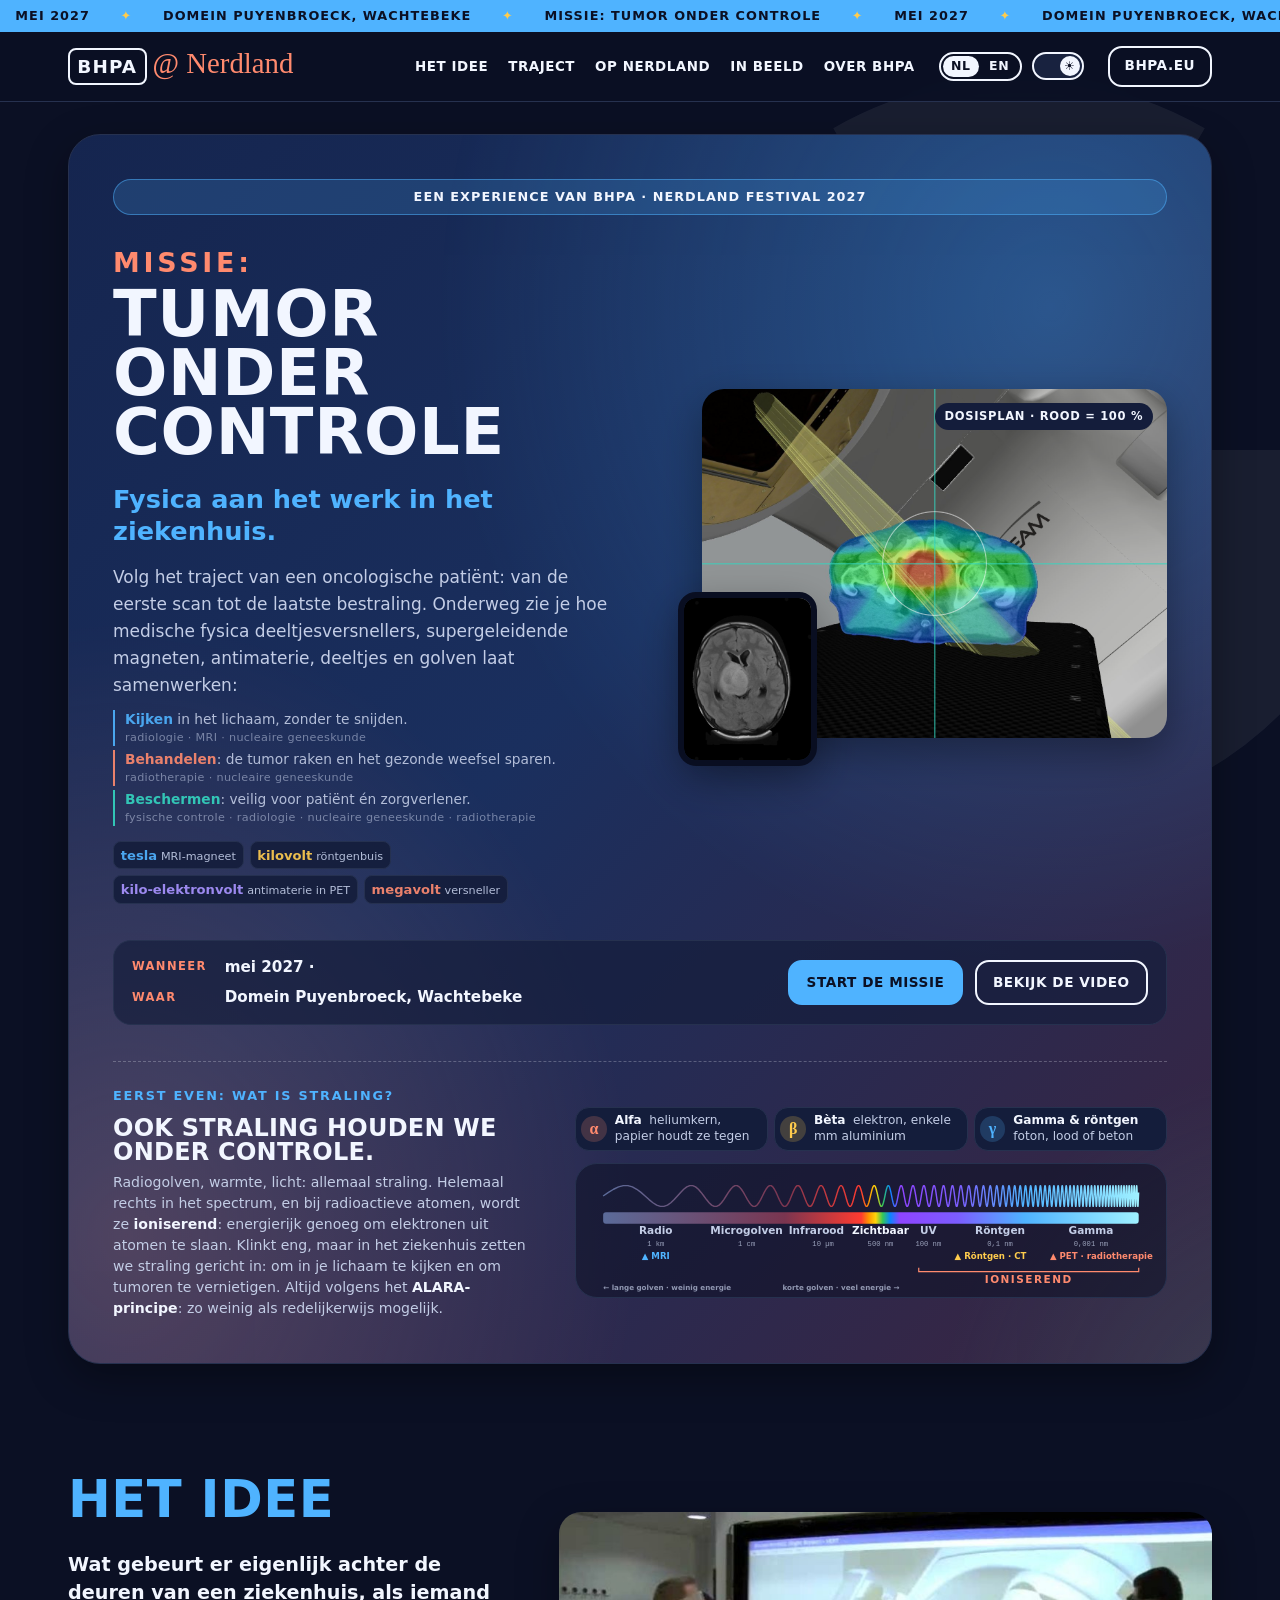
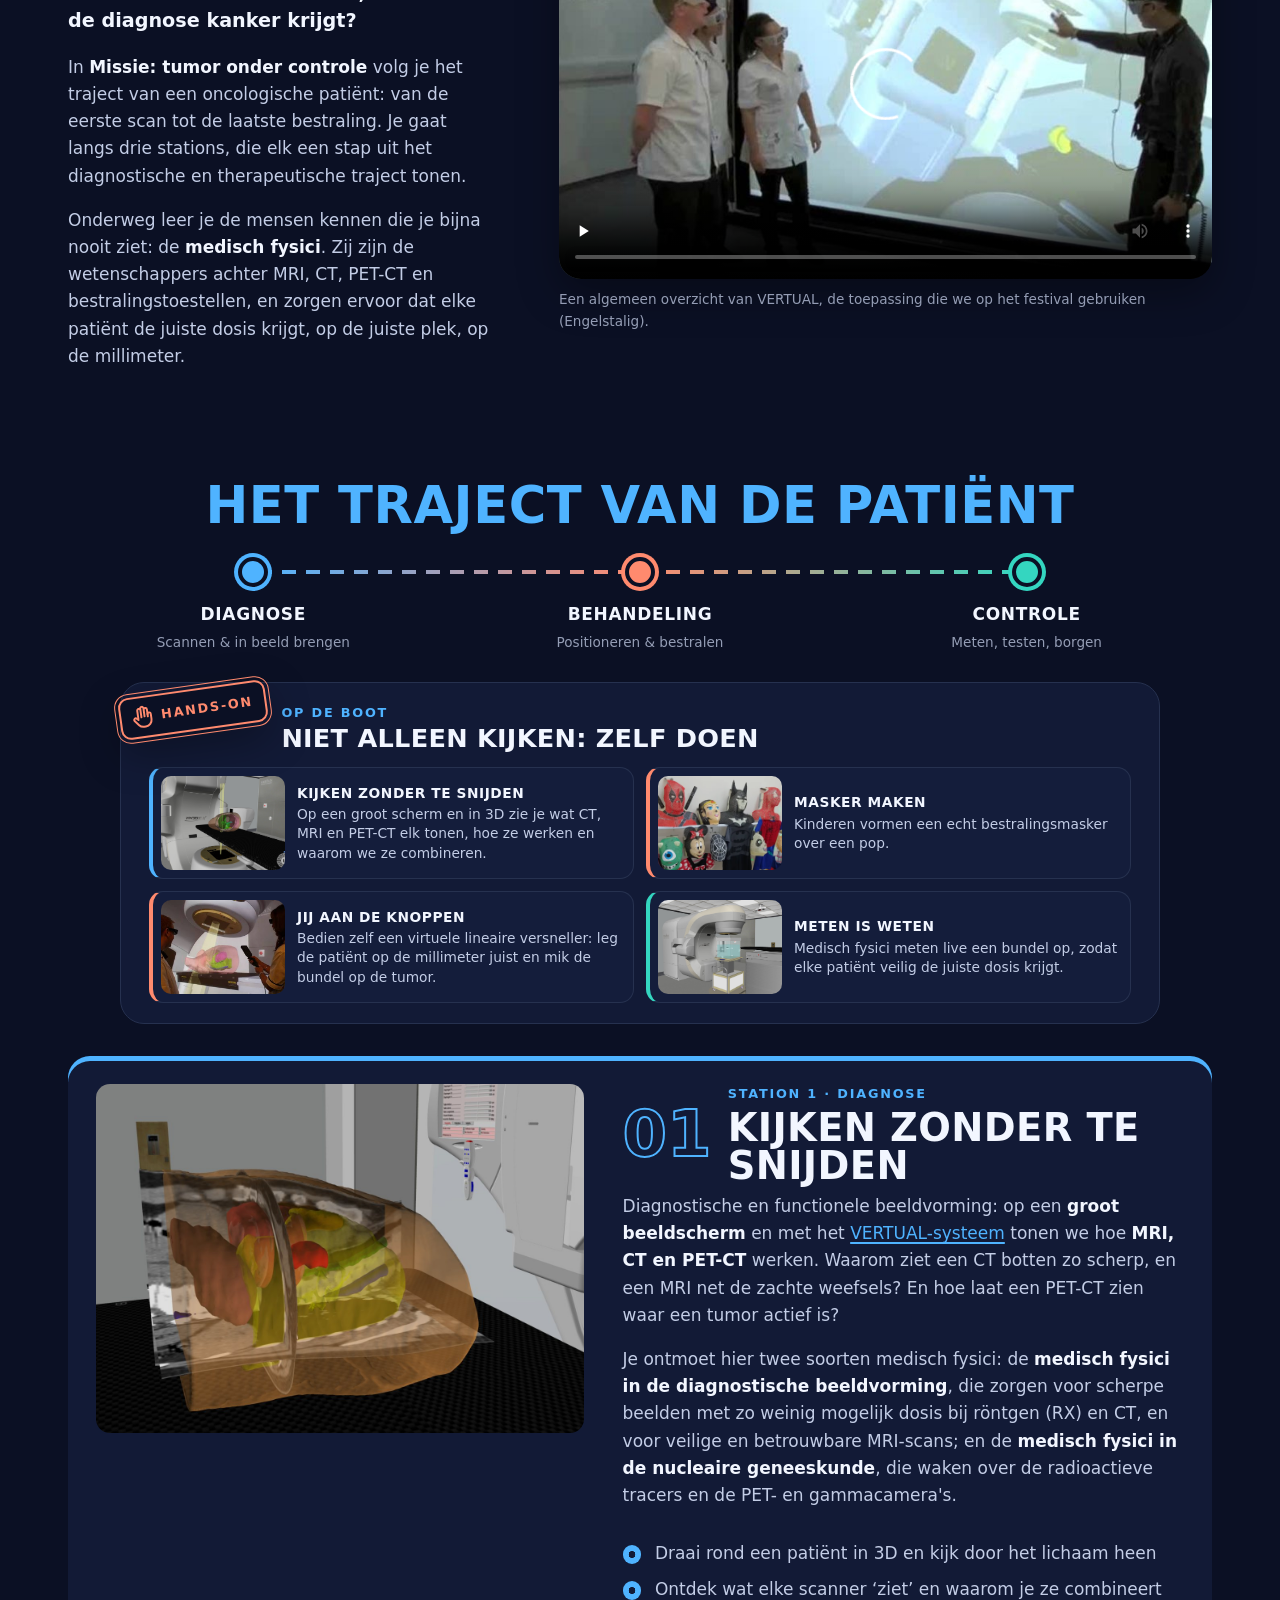
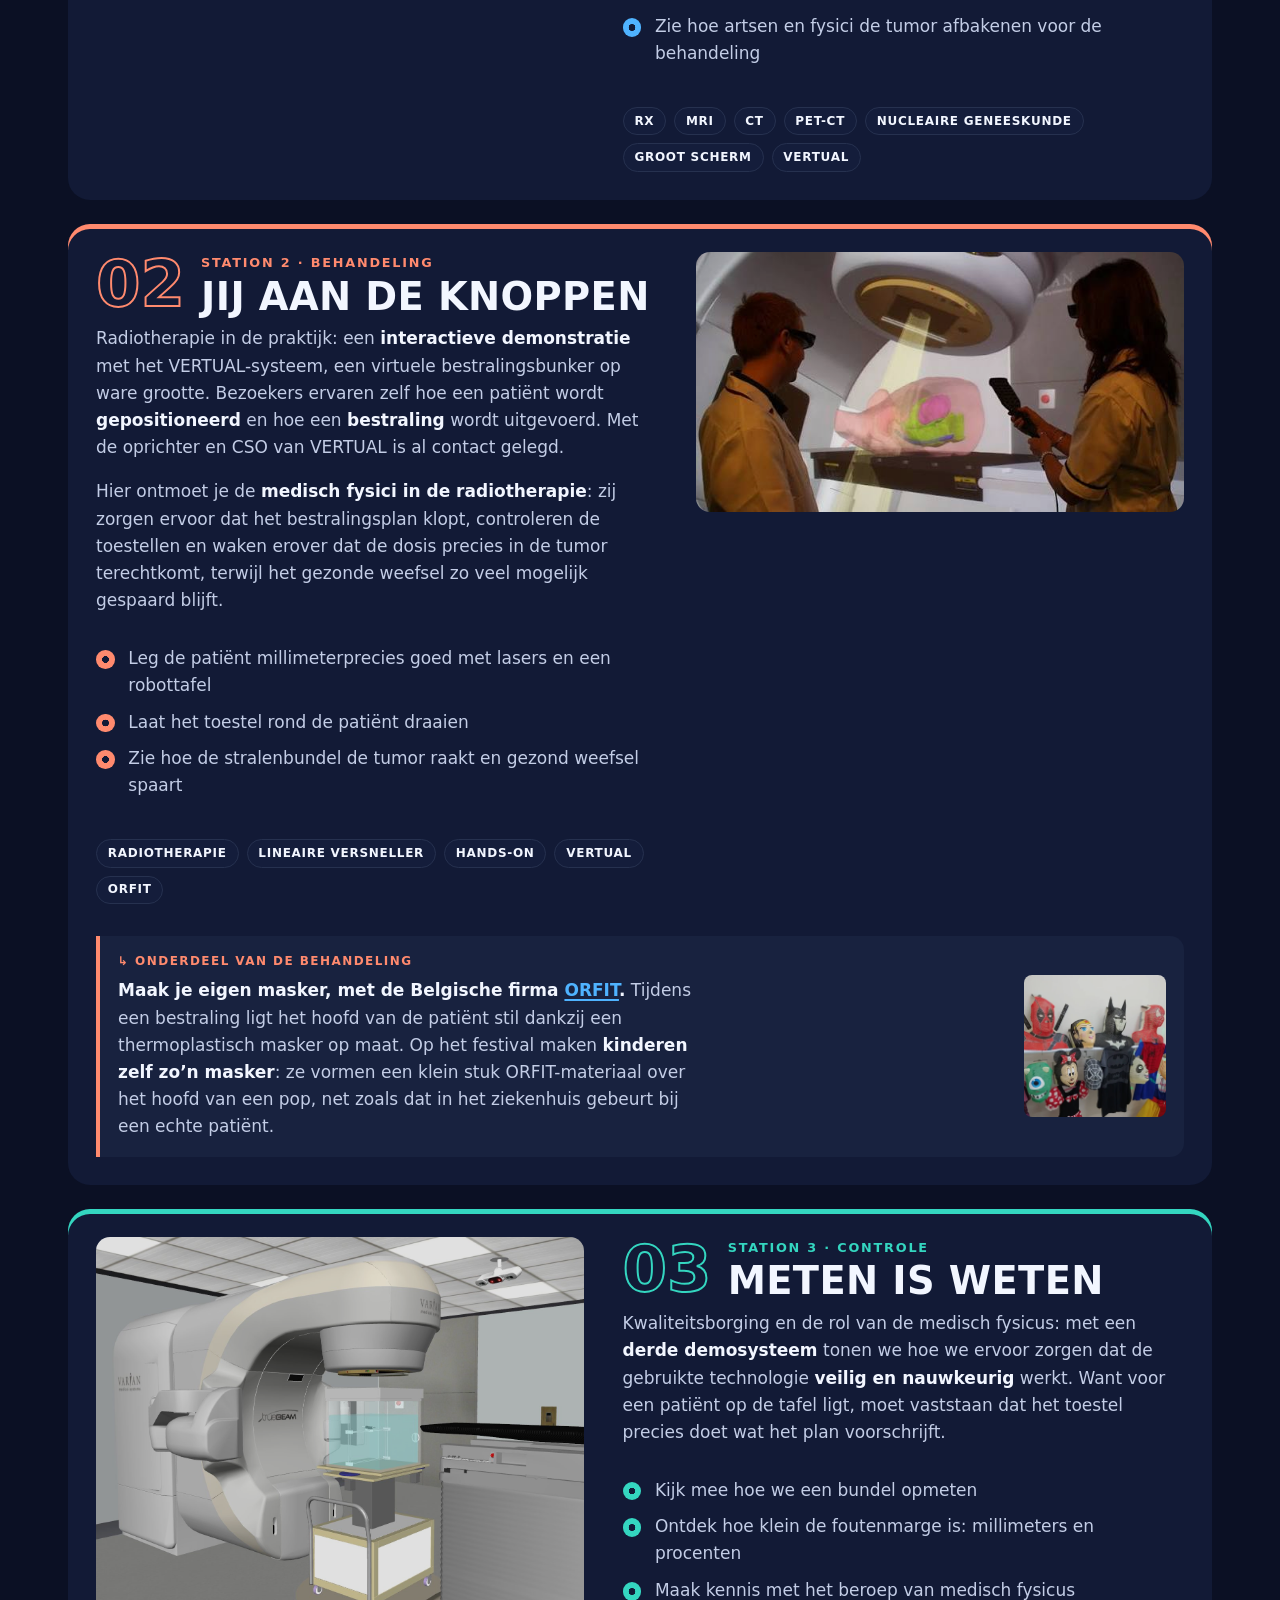
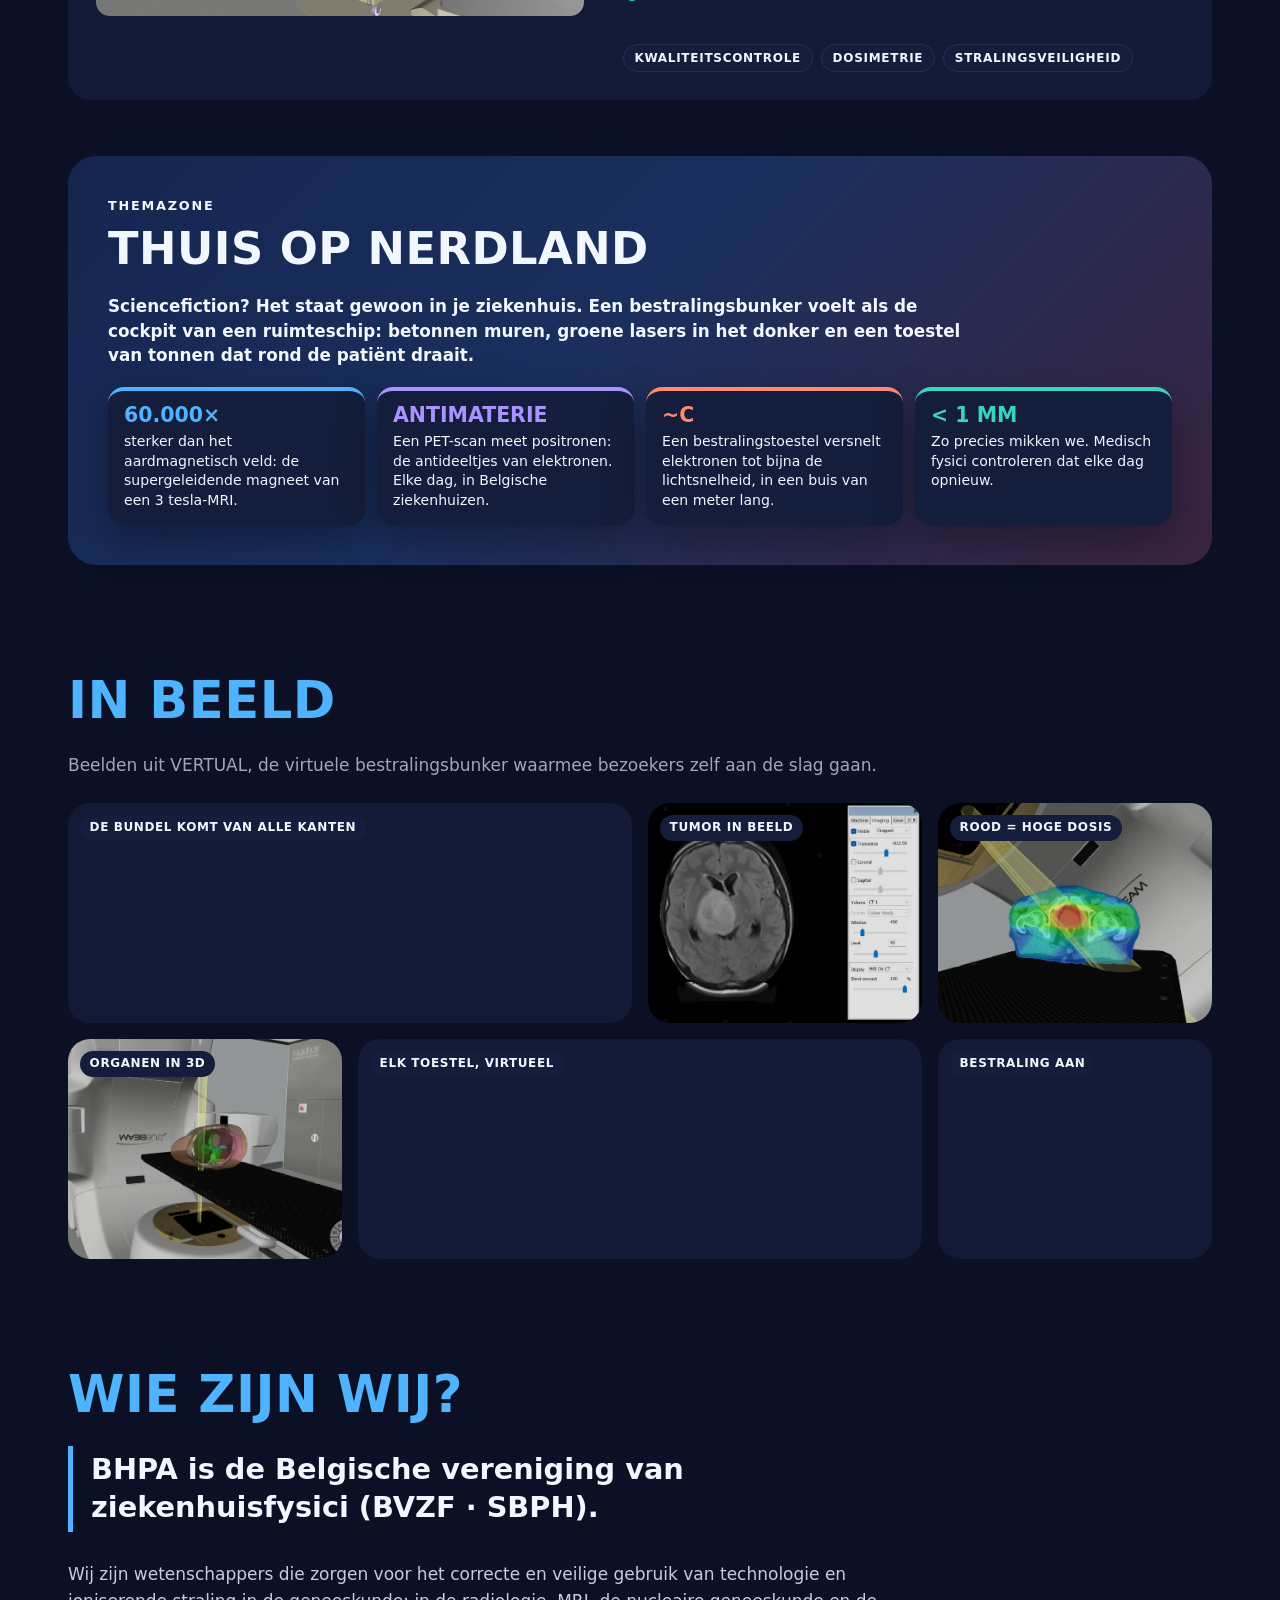
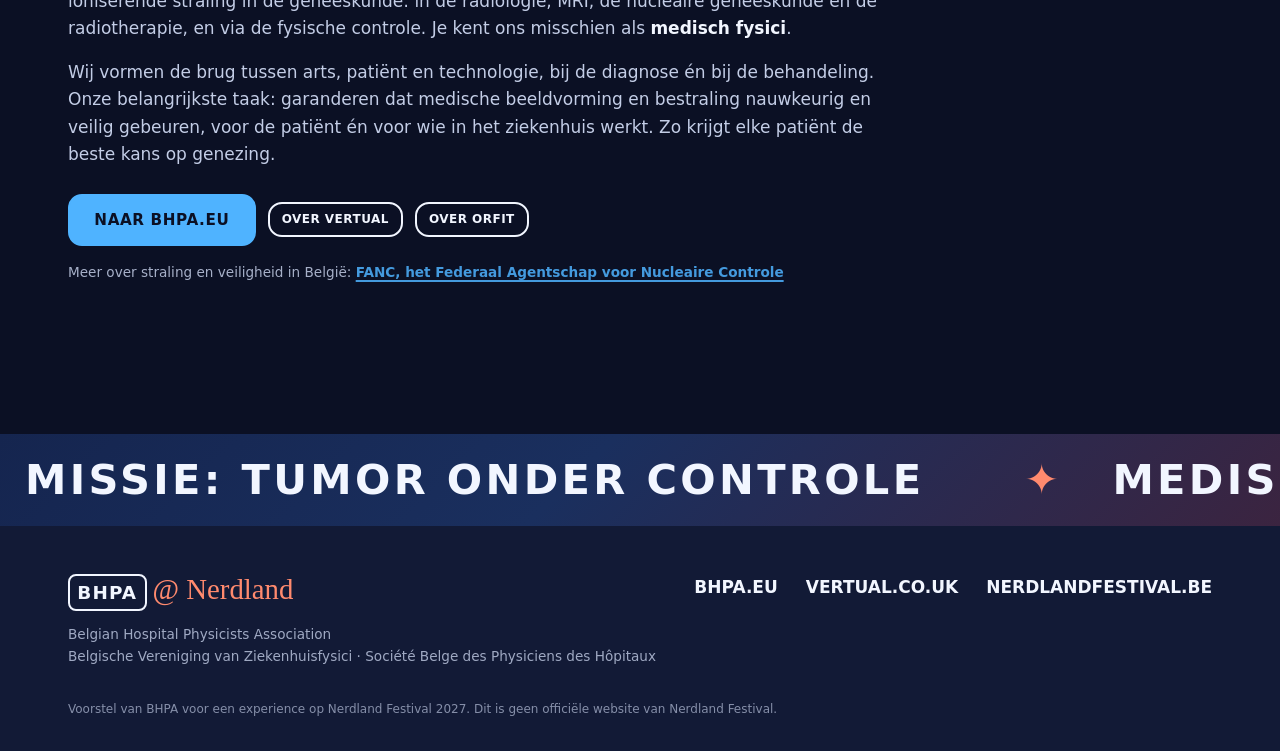
==== commit e454fea4: "Simplify event date information in header" ====
--- a/index.html
+++ b/index.html
@@ -33,8 +33,8 @@
   <header class="header">
     <div class="header__top marquee" aria-hidden="true">
       <div class="marquee__track">
-        <span>15, 16 &amp; 17 mei 2027</span><span>Domein Puyenbroeck, Wachtebeke</span><span>Missie: tumor onder controle</span>
-        <span>15, 16 &amp; 17 mei 2027</span><span>Domein Puyenbroeck, Wachtebeke</span><span>Missie: tumor onder controle</span>
+        <span>mei 2027</span><span>Domein Puyenbroeck, Wachtebeke</span><span>Missie: tumor onder controle</span>
+        <span>mei 2027</span><span>Domein Puyenbroeck, Wachtebeke</span><span>Missie: tumor onder controle</span>
       </div>
     </div>
     <div class="header__bar">
@@ -94,7 +94,7 @@
 
       <div class="hero__ticket">
         <dl class="hero__meta">
-          <dt>Wanneer</dt><dd>15&ndash;17 mei 2027 &middot; za, zo, ma &middot; 10u&ndash;20u</dd>
+          <dt>Wanneer</dt><dd>mei 2027 &middot;</dd>
           <dt>Waar</dt><dd>Domein Puyenbroeck, Wachtebeke</dd>
         </dl>
         <div class="btn-row">
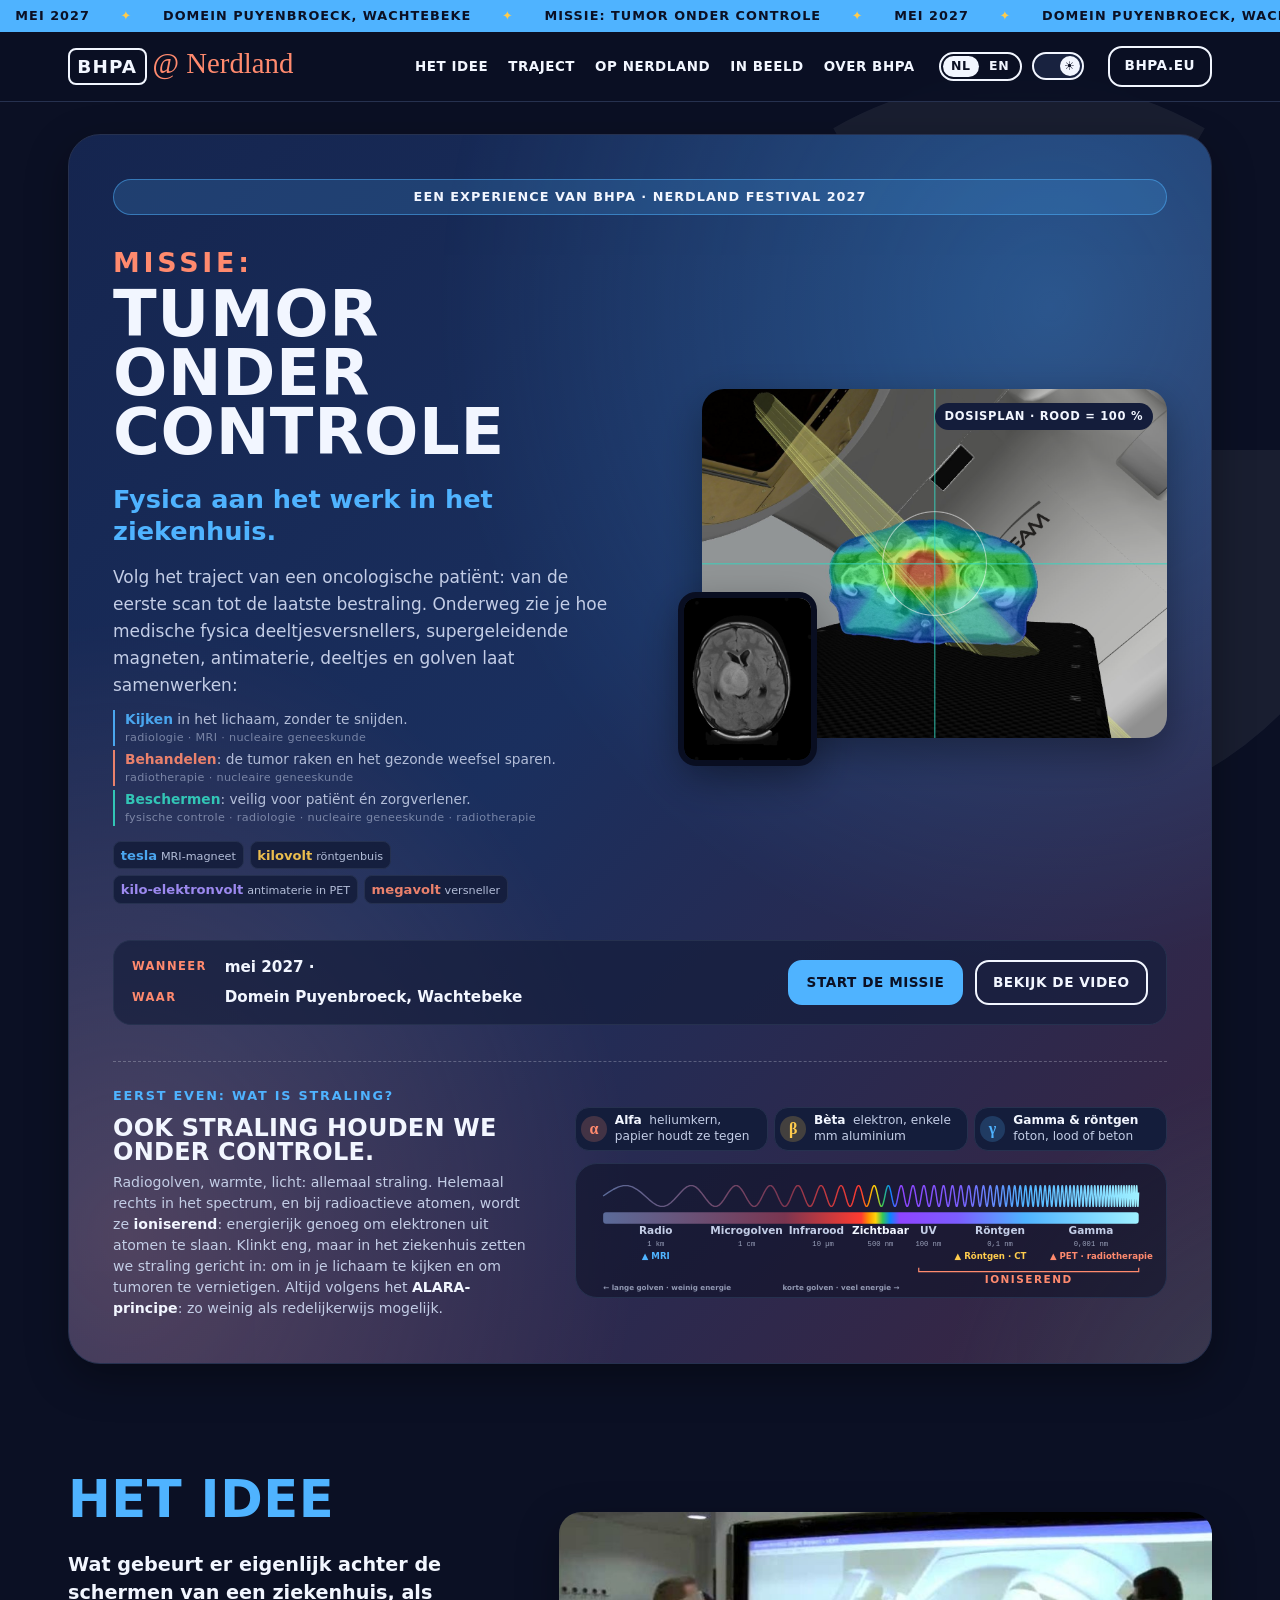
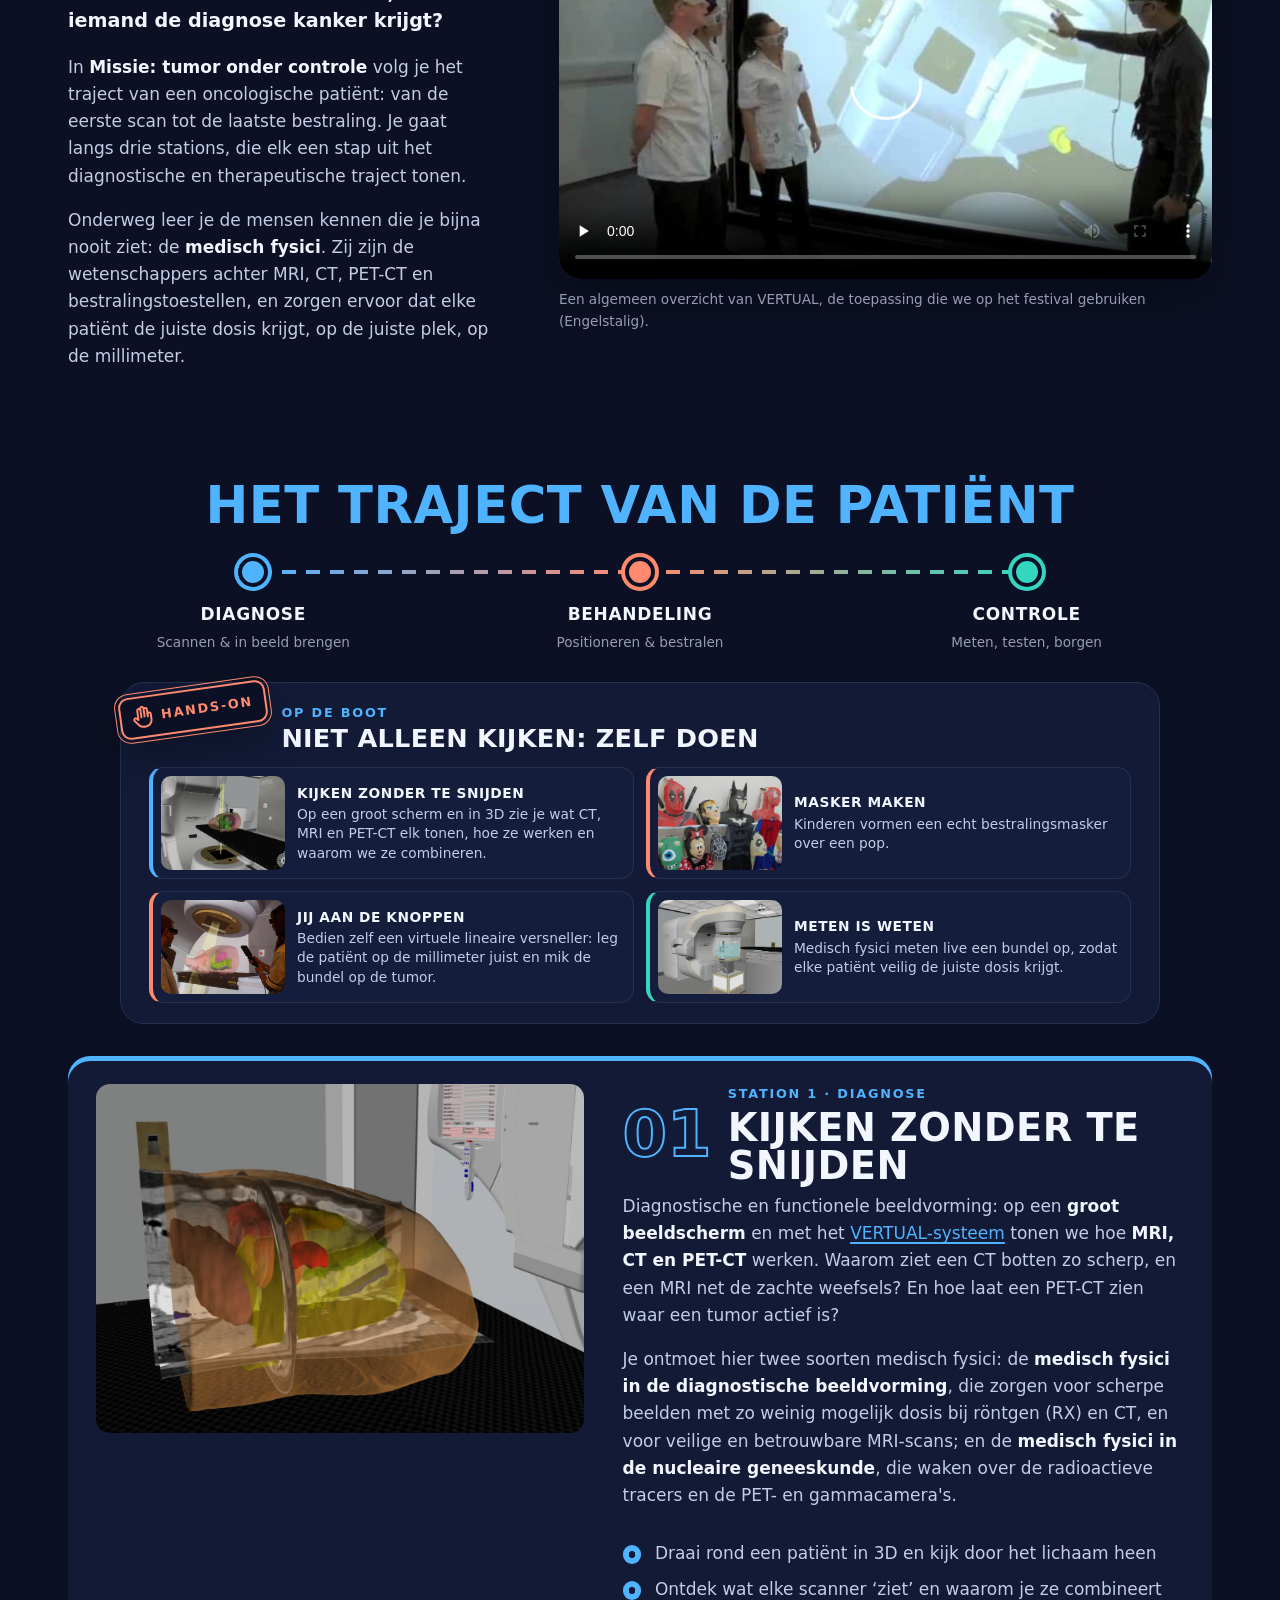
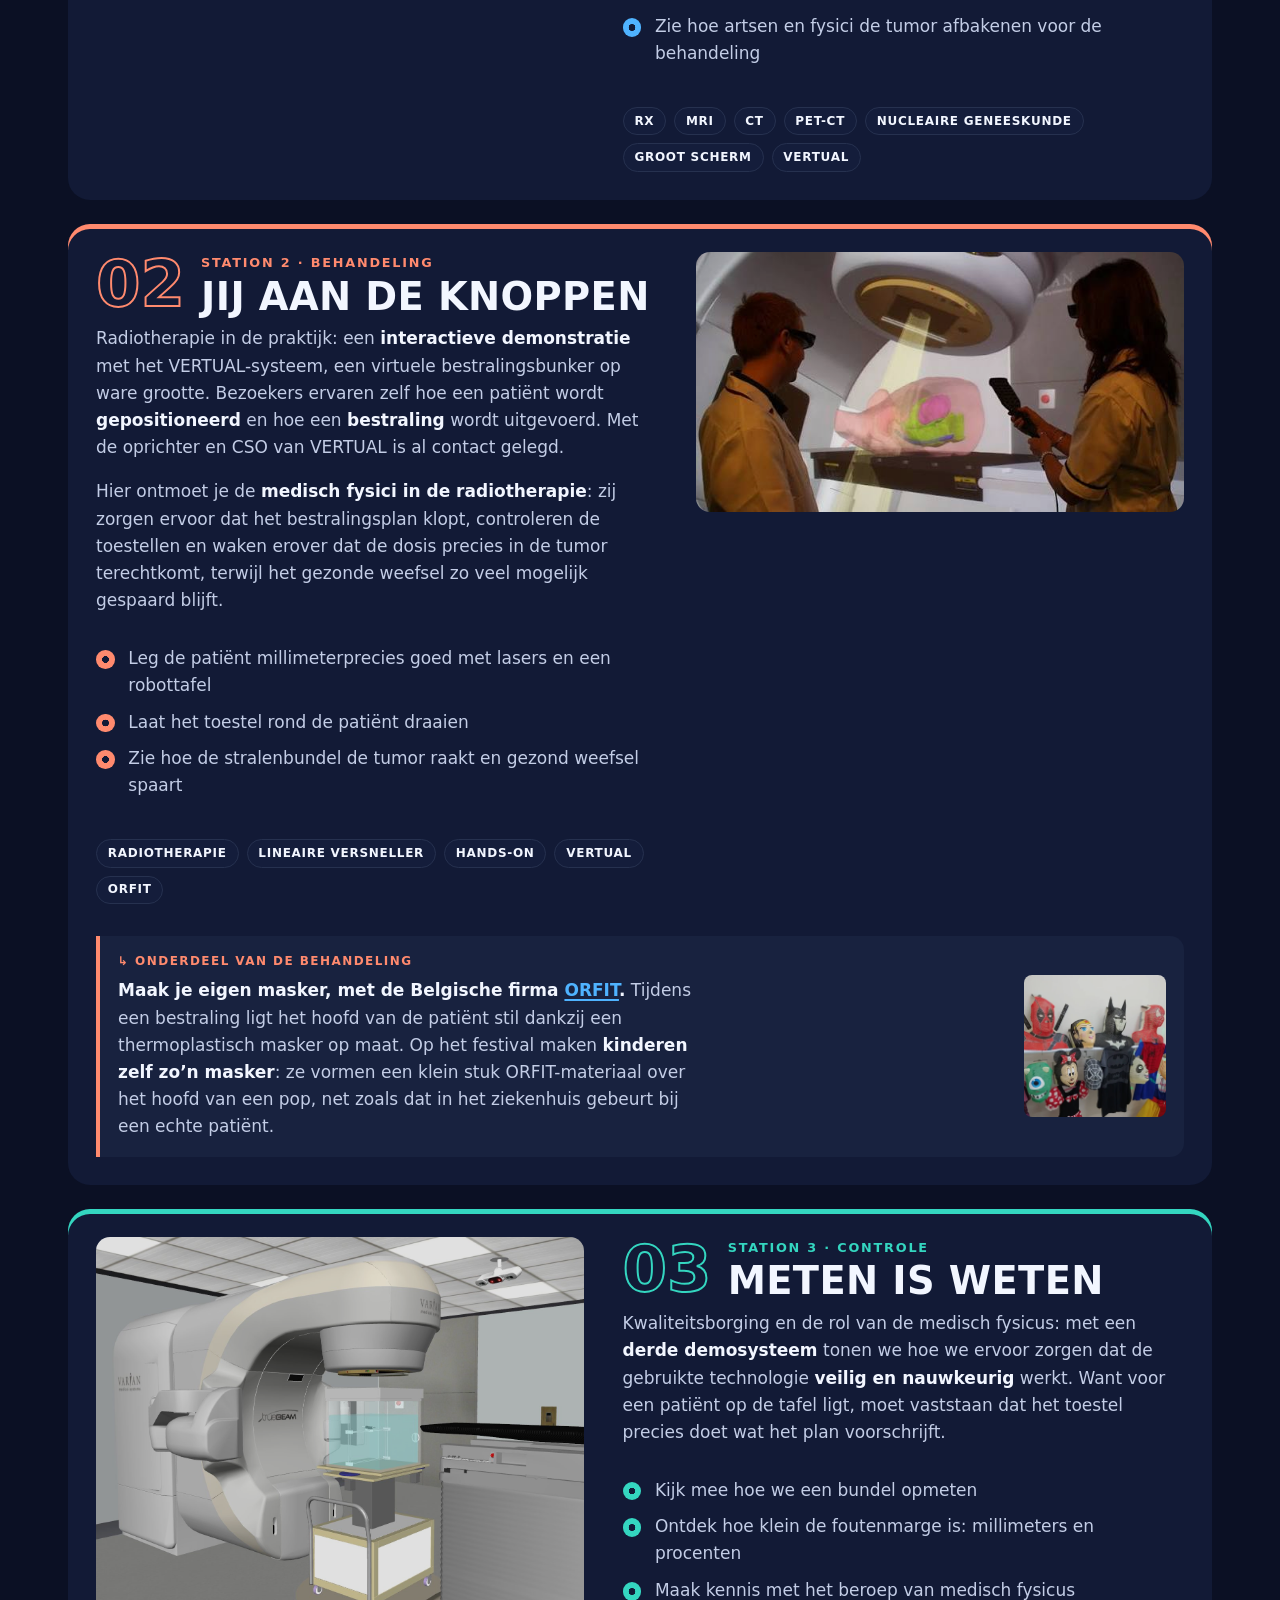
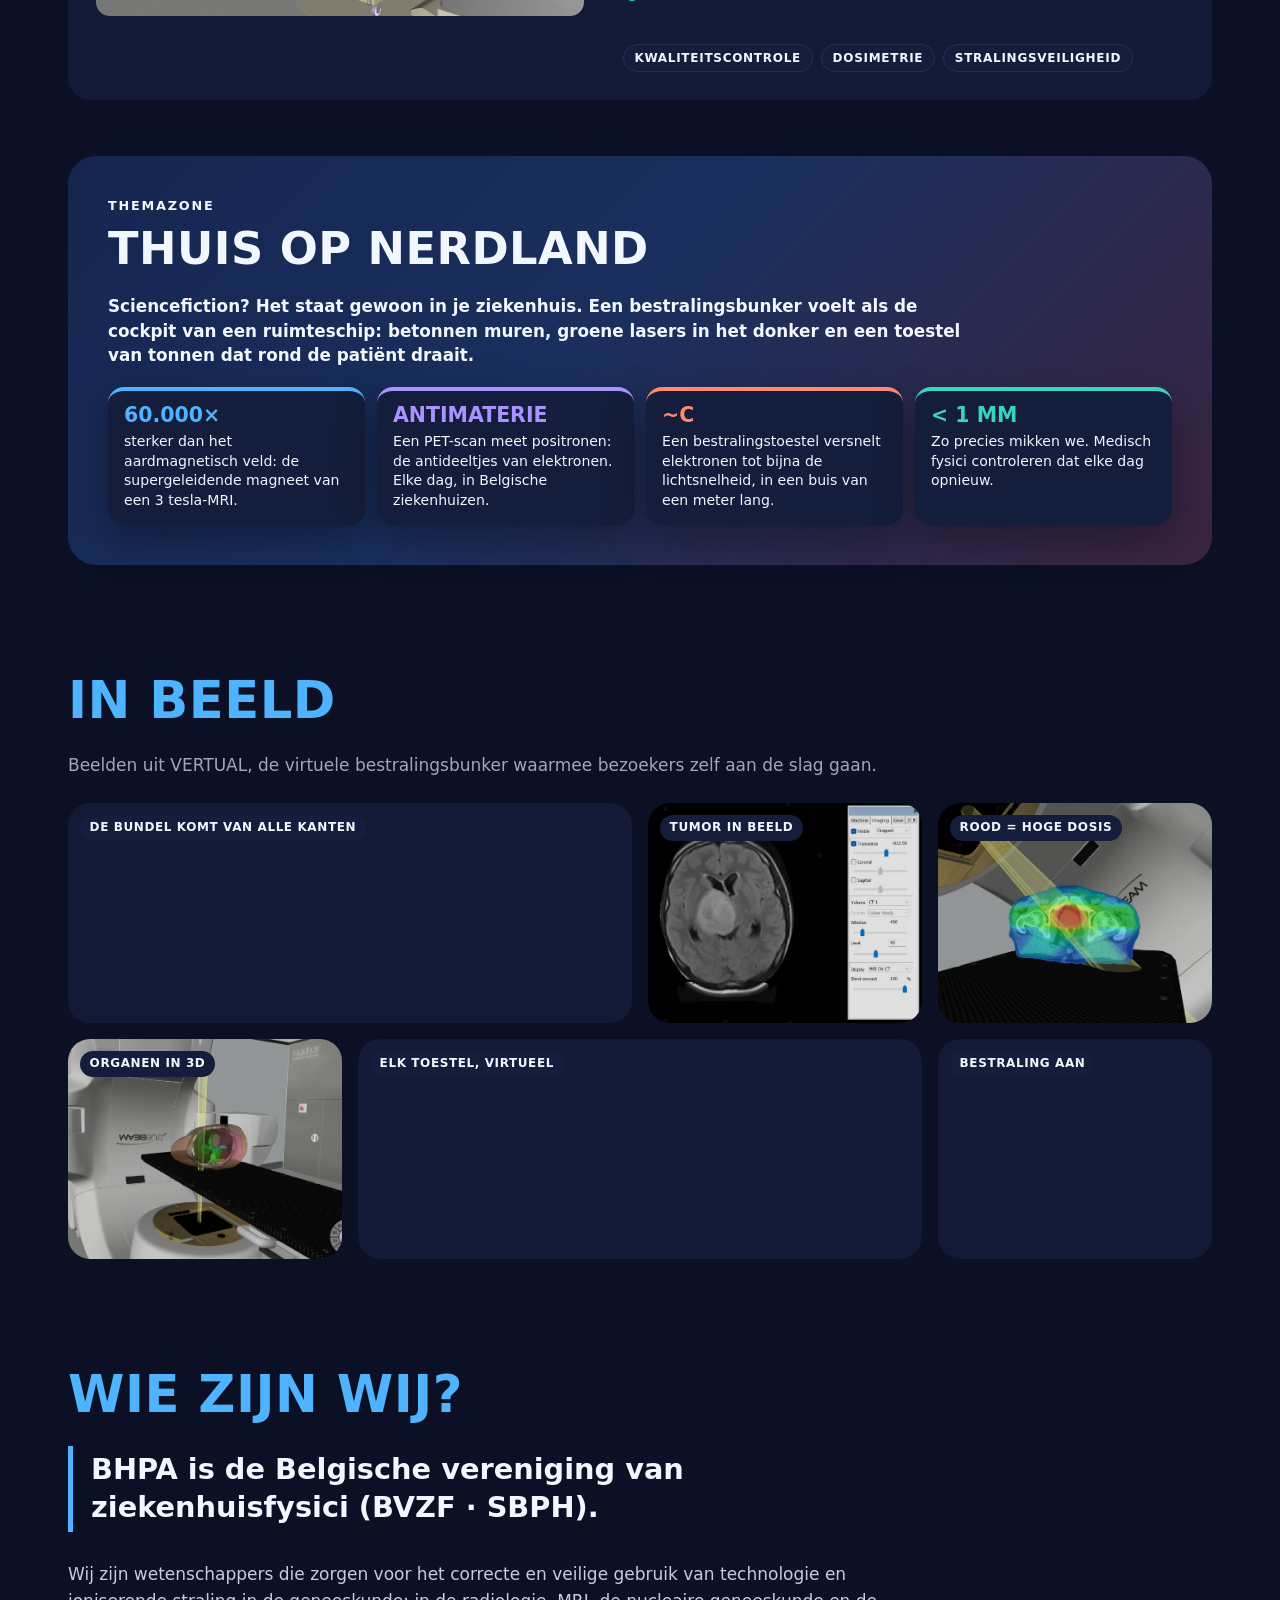
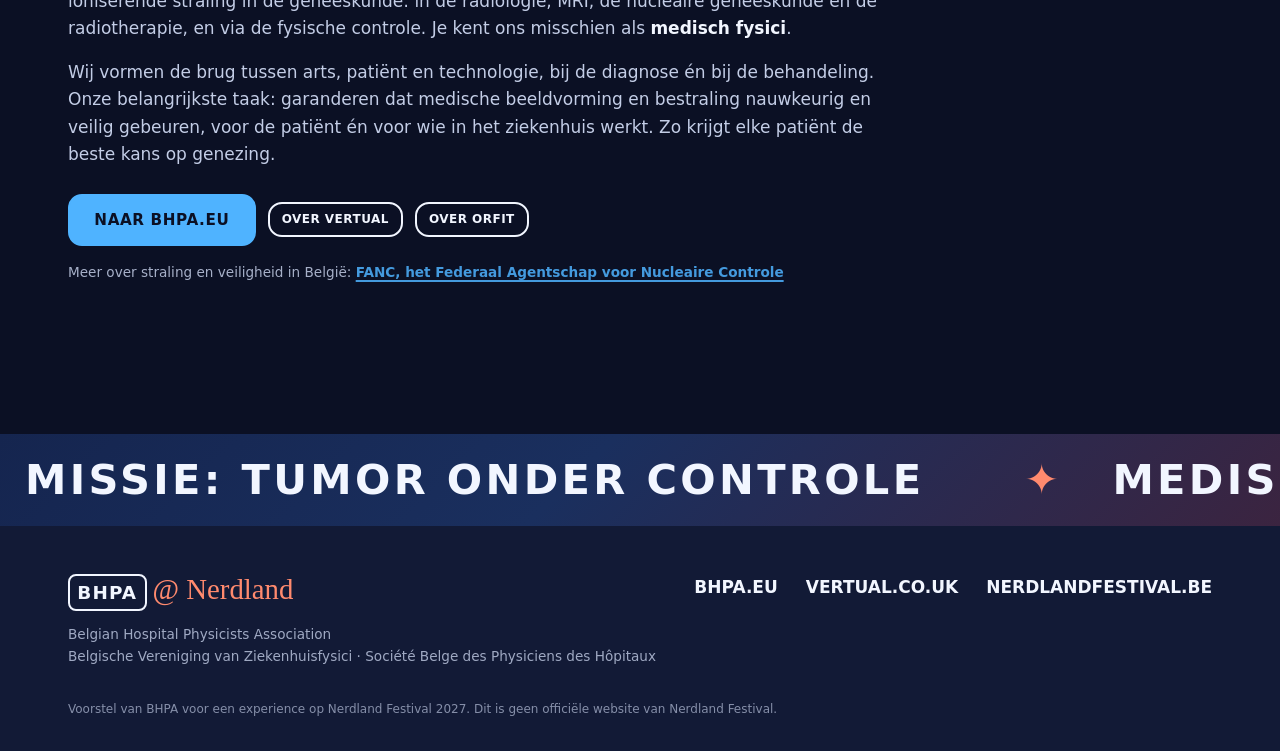
==== commit 186d4203: "Update text for clarity in index.html" ====
--- a/index.html
+++ b/index.html
@@ -150,7 +150,7 @@
     <section class="split" id="idee">
       <div class="split__text">
         <h2>Het idee</h2>
-        <p class="lead">Wat gebeurt er eigenlijk achter de deuren van een ziekenhuis, als iemand de diagnose kanker krijgt?</p>
+        <p class="lead">Wat gebeurt er eigenlijk achter de schermen van een ziekenhuis, als iemand de diagnose kanker krijgt?</p>
         <p>In <strong>Missie: tumor onder controle</strong> volg je het traject van een oncologische patiënt: van de eerste scan tot de laatste bestraling. Je gaat langs drie stations, die elk een stap uit het diagnostische en therapeutische traject tonen.</p>
         <p>Onderweg leer je de mensen kennen die je bijna nooit ziet: de <strong>medisch fysici</strong>. Zij zijn de wetenschappers achter MRI, CT, PET-CT en bestralingstoestellen, en zorgen ervoor dat elke patiënt de juiste dosis krijgt, op de juiste plek, op de millimeter.</p>
       </div>
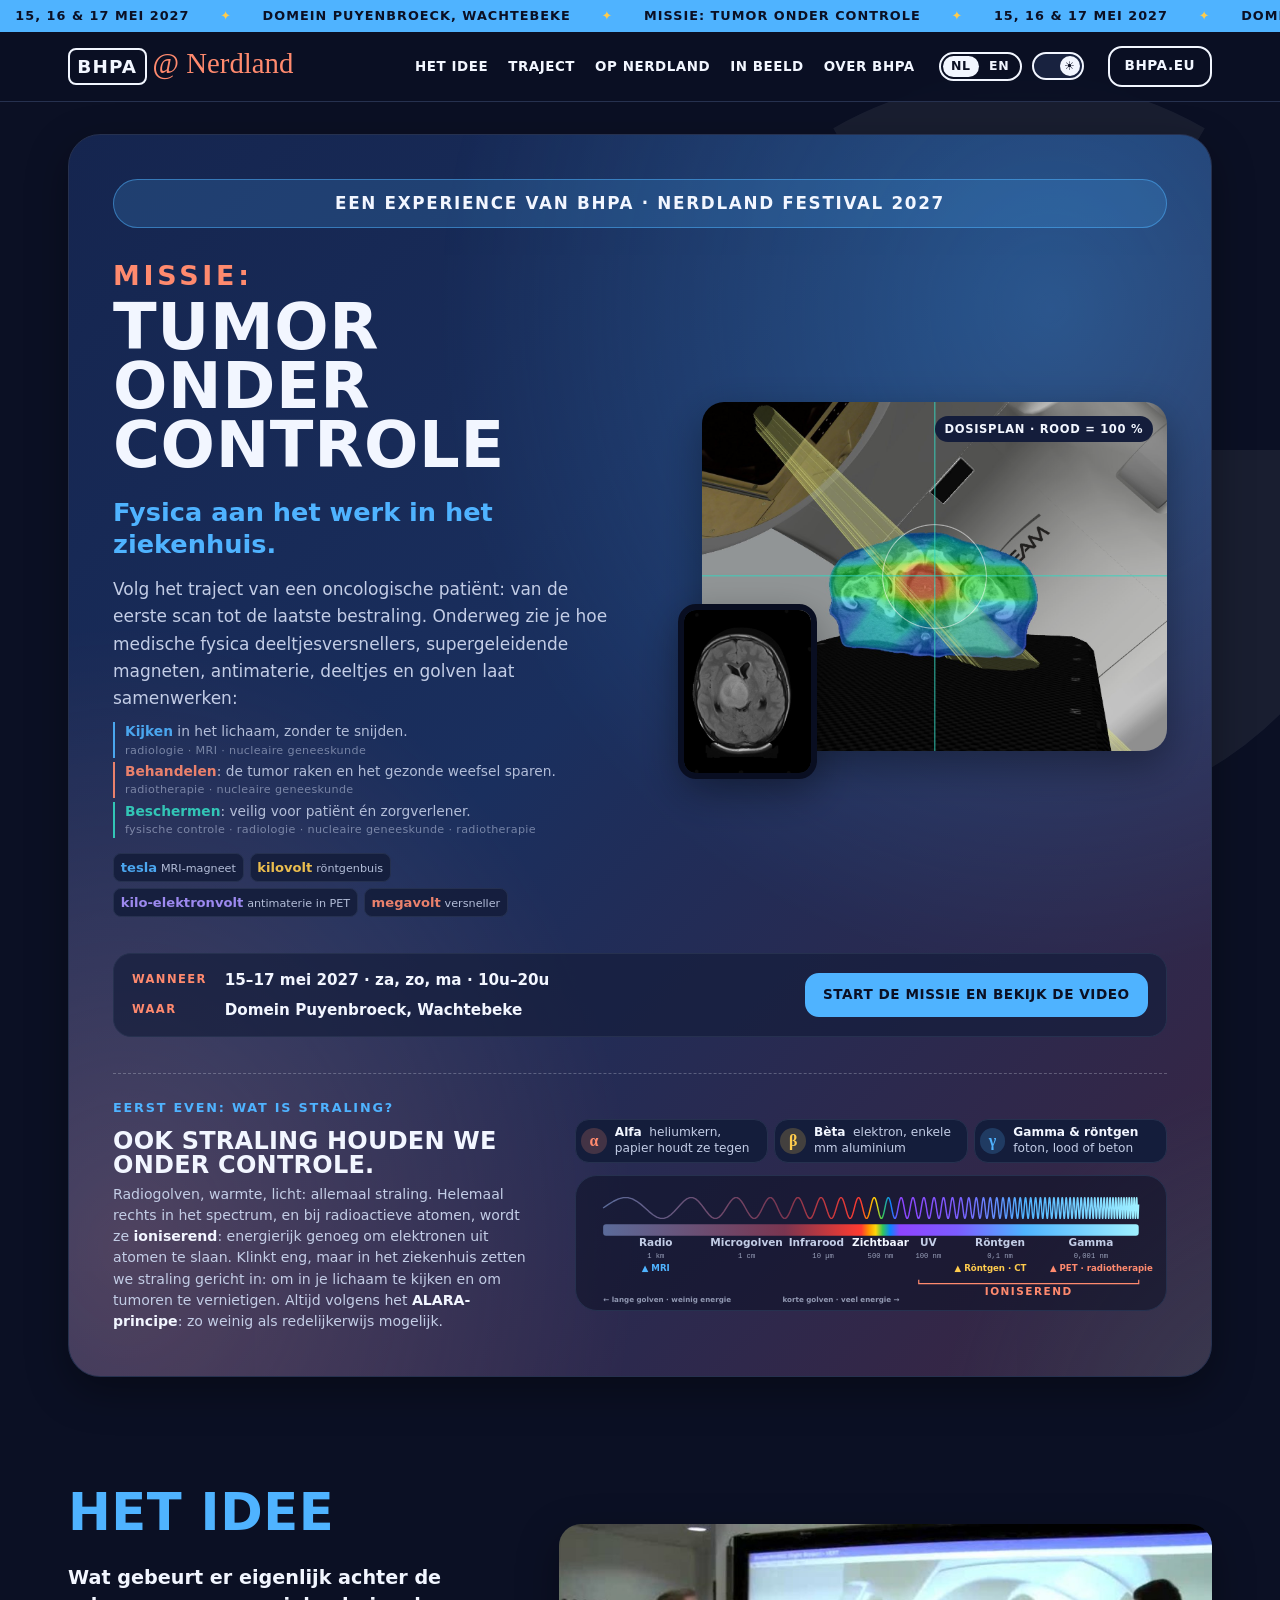
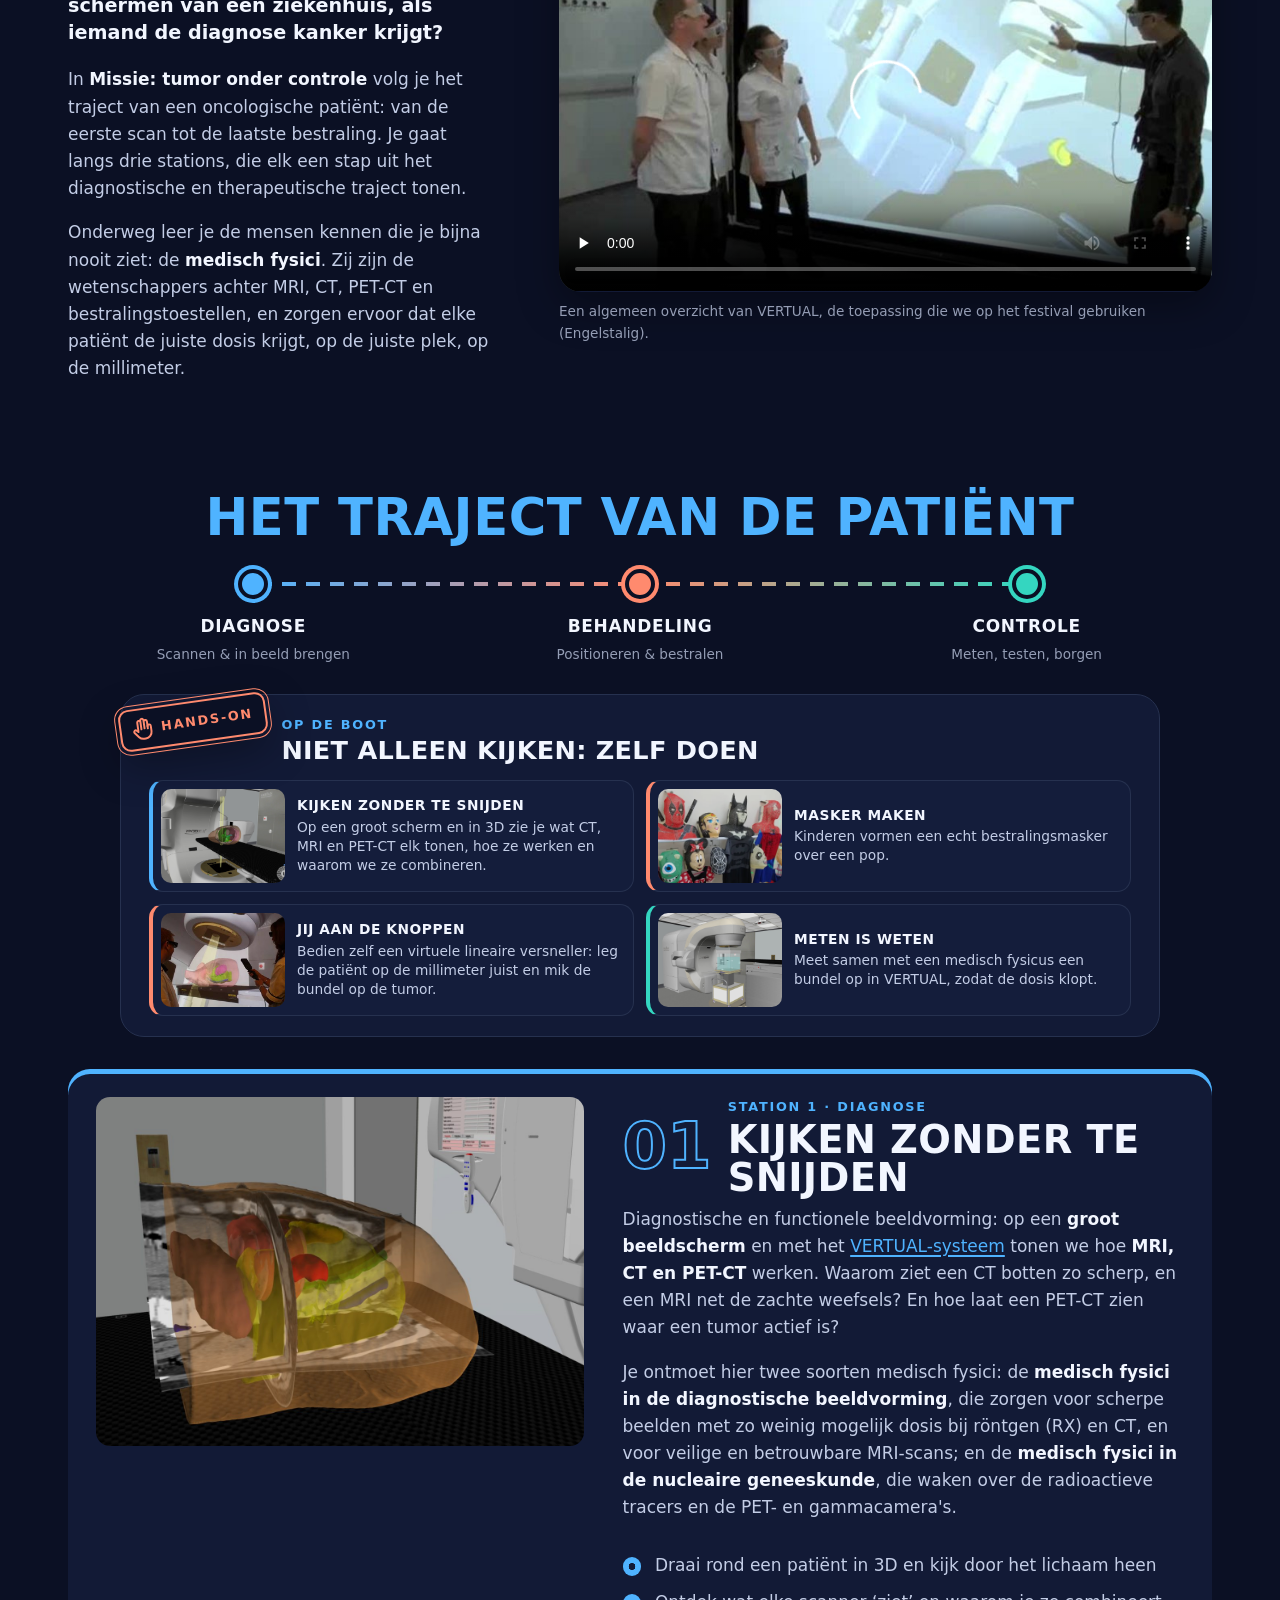
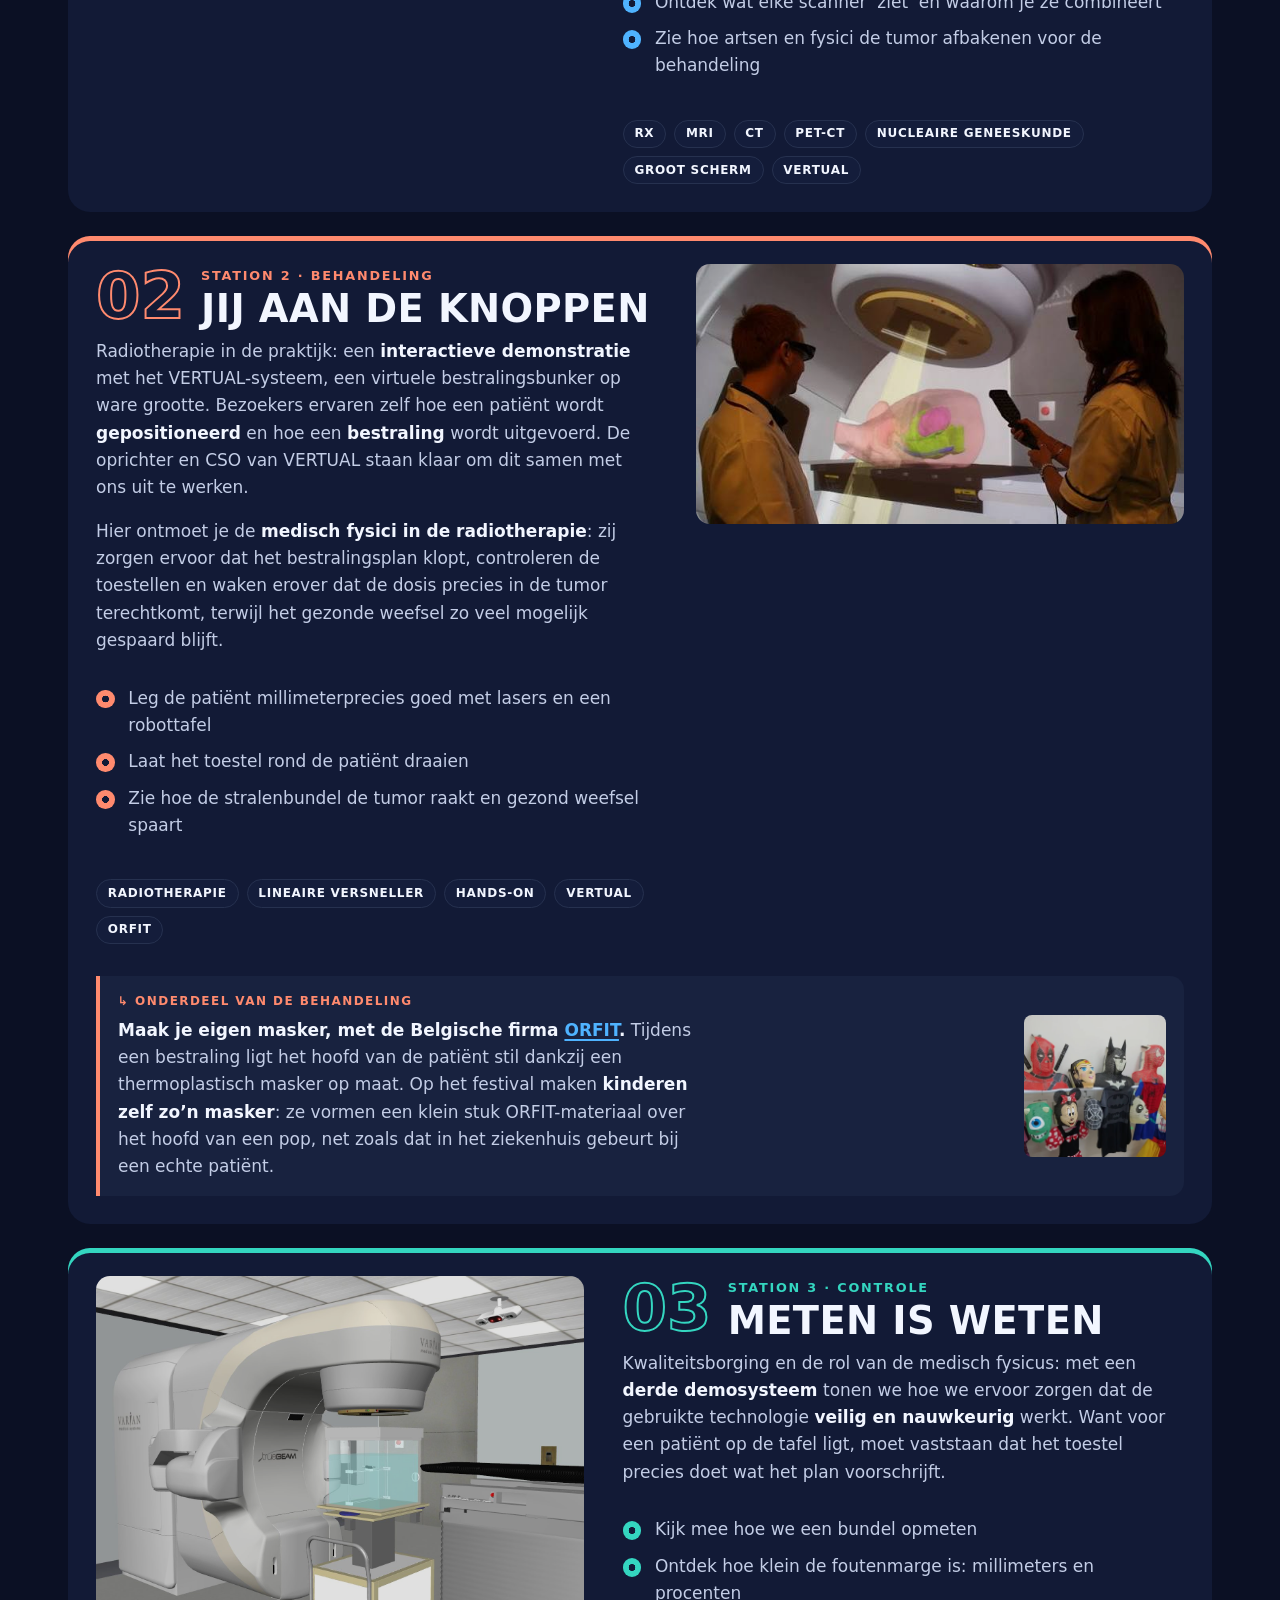
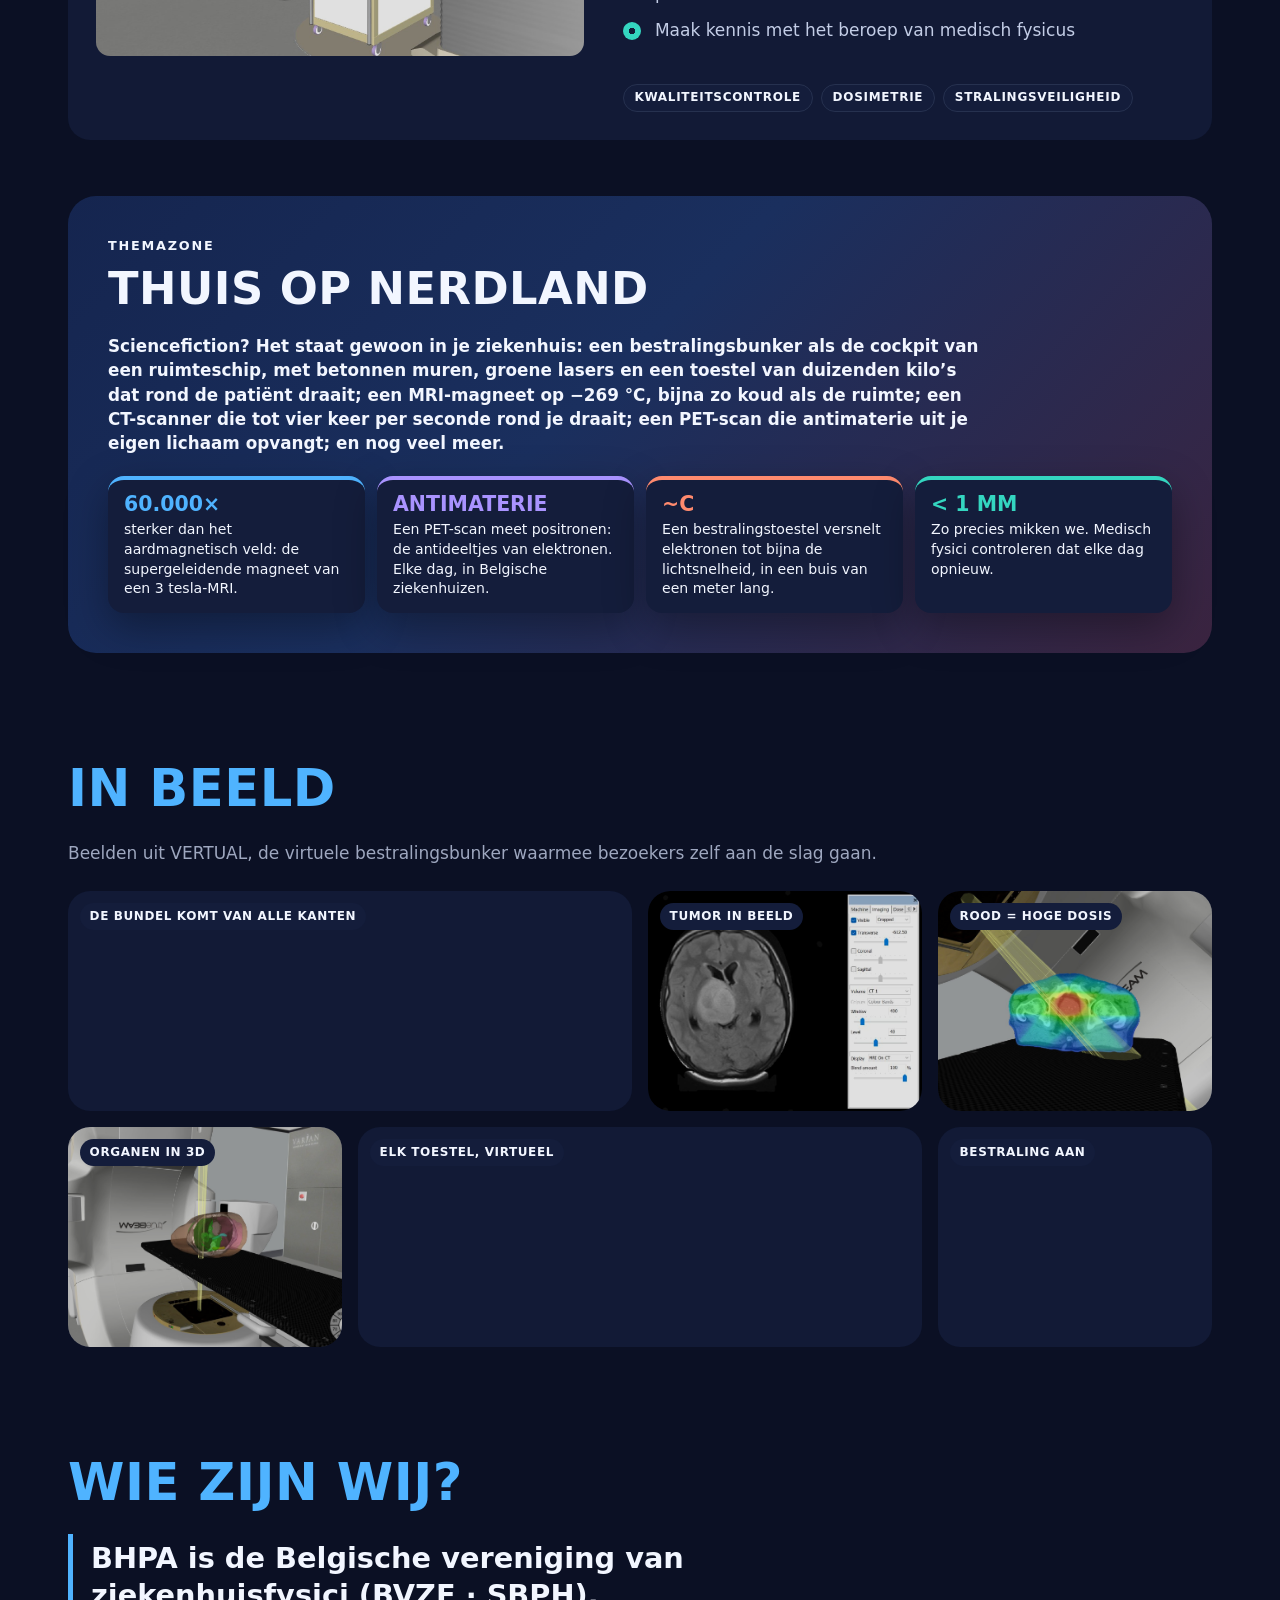
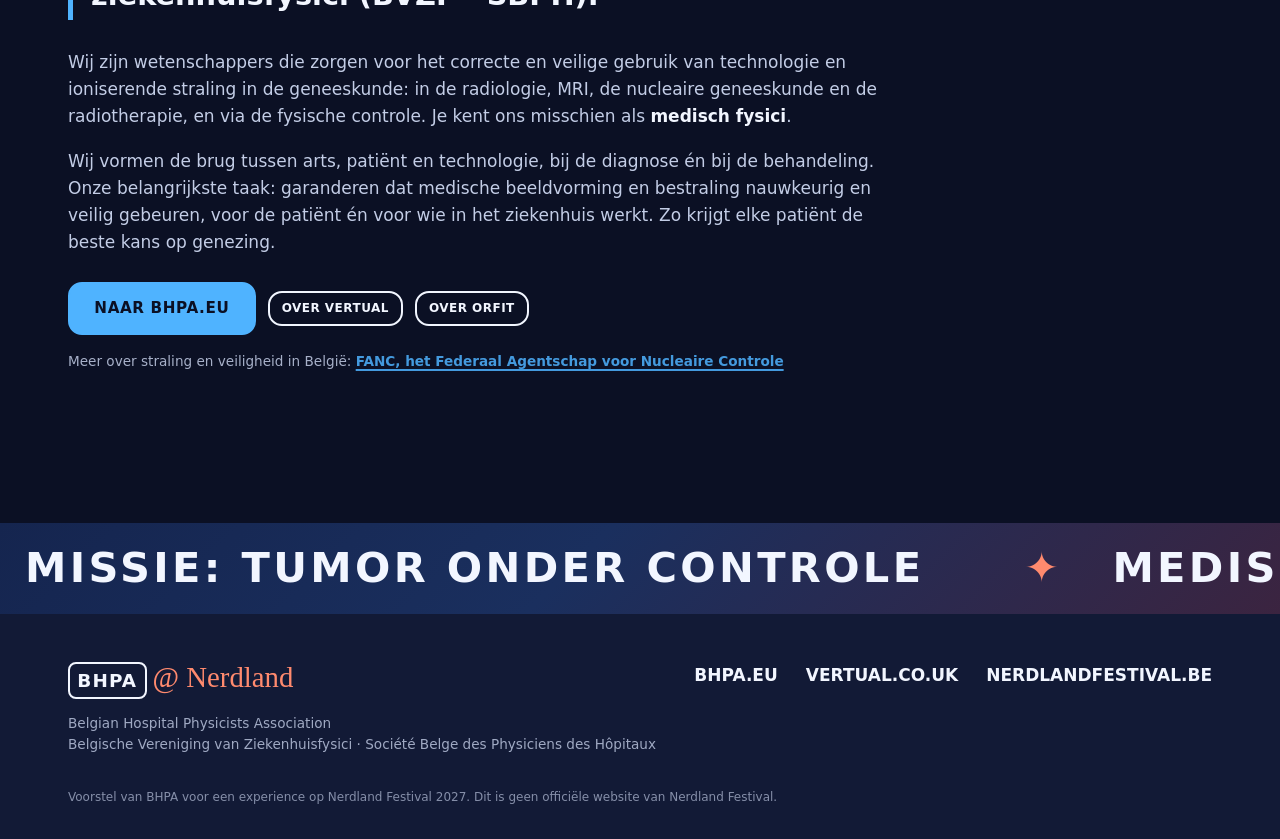
==== commit a76c9bba: "Data terug, één hero-knop, sciencefiction-zin, meten samen met bezoeker - Experience-data (za–ma 15–" ====
--- a/index.html
+++ b/index.html
@@ -33,8 +33,8 @@
   <header class="header">
     <div class="header__top marquee" aria-hidden="true">
       <div class="marquee__track">
-        <span>mei 2027</span><span>Domein Puyenbroeck, Wachtebeke</span><span>Missie: tumor onder controle</span>
-        <span>mei 2027</span><span>Domein Puyenbroeck, Wachtebeke</span><span>Missie: tumor onder controle</span>
+        <span>15, 16 &amp; 17 mei 2027</span><span>Domein Puyenbroeck, Wachtebeke</span><span>Missie: tumor onder controle</span>
+        <span>15, 16 &amp; 17 mei 2027</span><span>Domein Puyenbroeck, Wachtebeke</span><span>Missie: tumor onder controle</span>
       </div>
     </div>
     <div class="header__bar">
@@ -94,12 +94,11 @@
 
       <div class="hero__ticket">
         <dl class="hero__meta">
-          <dt>Wanneer</dt><dd>mei 2027 &middot;</dd>
+          <dt>Wanneer</dt><dd>15&ndash;17 mei 2027 &middot; za, zo, ma &middot; 10u&ndash;20u</dd>
           <dt>Waar</dt><dd>Domein Puyenbroeck, Wachtebeke</dd>
         </dl>
         <div class="btn-row">
-          <a class="btn" href="#traject">Start de missie</a>
-          <a class="btn btn--outline" href="#idee">Bekijk de video</a>
+          <a class="btn" href="#idee">Start de missie en bekijk de video</a>
         </div>
       </div>
 
@@ -204,7 +203,7 @@
           </li>
           <li class="onboard__item c-mint">
             <img width="1427" height="1110" src="assets/img/vertual-waterfantoom.jpg" alt="Waterfantoom onder de kop van een bestralingstoestel, klaar om de bundel op te meten" loading="lazy">
-            <span><b>Meten is weten</b>Medisch fysici meten live een bundel op, zodat elke patiënt veilig de juiste dosis krijgt.</span>
+            <span><b>Meten is weten</b>Meet samen met een medisch fysicus een bundel op in VERTUAL, zodat de dosis klopt.</span>
           </li>
         </ul>
       </div>
@@ -239,7 +238,7 @@
         <p class="station__num">02</p>
         <p class="eyebrow eyebrow--pink">Station 2 · Behandeling</p>
         <h3>Jij aan de knoppen</h3>
-        <p>Radiotherapie in de praktijk: een <strong>interactieve demonstratie</strong> met het VERTUAL-systeem, een virtuele bestralingsbunker op ware grootte. Bezoekers ervaren zelf hoe een patiënt wordt <strong>gepositioneerd</strong> en hoe een <strong>bestraling</strong> wordt uitgevoerd. Met de oprichter en CSO van VERTUAL is al contact gelegd.</p>
+        <p>Radiotherapie in de praktijk: een <strong>interactieve demonstratie</strong> met het VERTUAL-systeem, een virtuele bestralingsbunker op ware grootte. Bezoekers ervaren zelf hoe een patiënt wordt <strong>gepositioneerd</strong> en hoe een <strong>bestraling</strong> wordt uitgevoerd. De oprichter en CSO van VERTUAL staan klaar om dit samen met ons uit te werken.</p>
         <p>Hier ontmoet je de <strong>medisch fysici in de radiotherapie</strong>: zij zorgen ervoor dat het bestralingsplan klopt, controleren de toestellen en waken erover dat de dosis precies in de tumor terechtkomt, terwijl het gezonde weefsel zo veel mogelijk gespaard blijft.</p>
         <ul class="checks">
           <li>Leg de patiënt millimeterprecies goed met lasers en een robottafel</li>
@@ -283,7 +282,7 @@
       <div class="gradient-block__inner">
         <p class="eyebrow eyebrow--navy">Themazone</p>
         <h2 class="on-gradient">Thuis op Nerdland</h2>
-        <p class="lead lead--navy">Sciencefiction? Het staat gewoon in je ziekenhuis. Een bestralingsbunker voelt als de cockpit van een ruimteschip: betonnen muren, groene lasers in het donker en een toestel van tonnen dat rond de patiënt draait.</p>
+        <p class="lead lead--navy">Sciencefiction? Het staat gewoon in je ziekenhuis: een bestralingsbunker als de cockpit van een ruimteschip, met betonnen muren, groene lasers en een toestel van duizenden kilo&rsquo;s dat rond de patiënt draait; een MRI-magneet op &minus;269&nbsp;°C, bijna zo koud als de ruimte; een CT-scanner die tot vier keer per seconde rond je draait; een PET-scan die antimaterie uit je eigen lichaam opvangt; en nog veel meer.</p>
         <div class="facts">
           <div class="fact c-blue">
             <p class="fact__big">60.000&times;</p>
--- a/css/style.css
+++ b/css/style.css
@@ -303,14 +303,14 @@
 .hero__badge {                /* 'Een experience van BHPA · Nerdland Festival 2027', over de volle breedte */
   grid-column: 1 / -1;
   margin: 0;
-  padding: .55em 1em;
+  padding: .6em 1em;
   text-align: center;
   border: 1px solid color-mix(in srgb, var(--blue) 50%, transparent);
   border-radius: 999px;
   background: color-mix(in srgb, var(--blue) 18%, transparent);
   color: var(--ink);
-  font-size: .8rem;
-  letter-spacing: .08em;
+  font-size: clamp(.85rem, 1.6vw, 1.05rem);
+  letter-spacing: .1em;
 }
 .hero__title {
   margin-bottom: .35em;
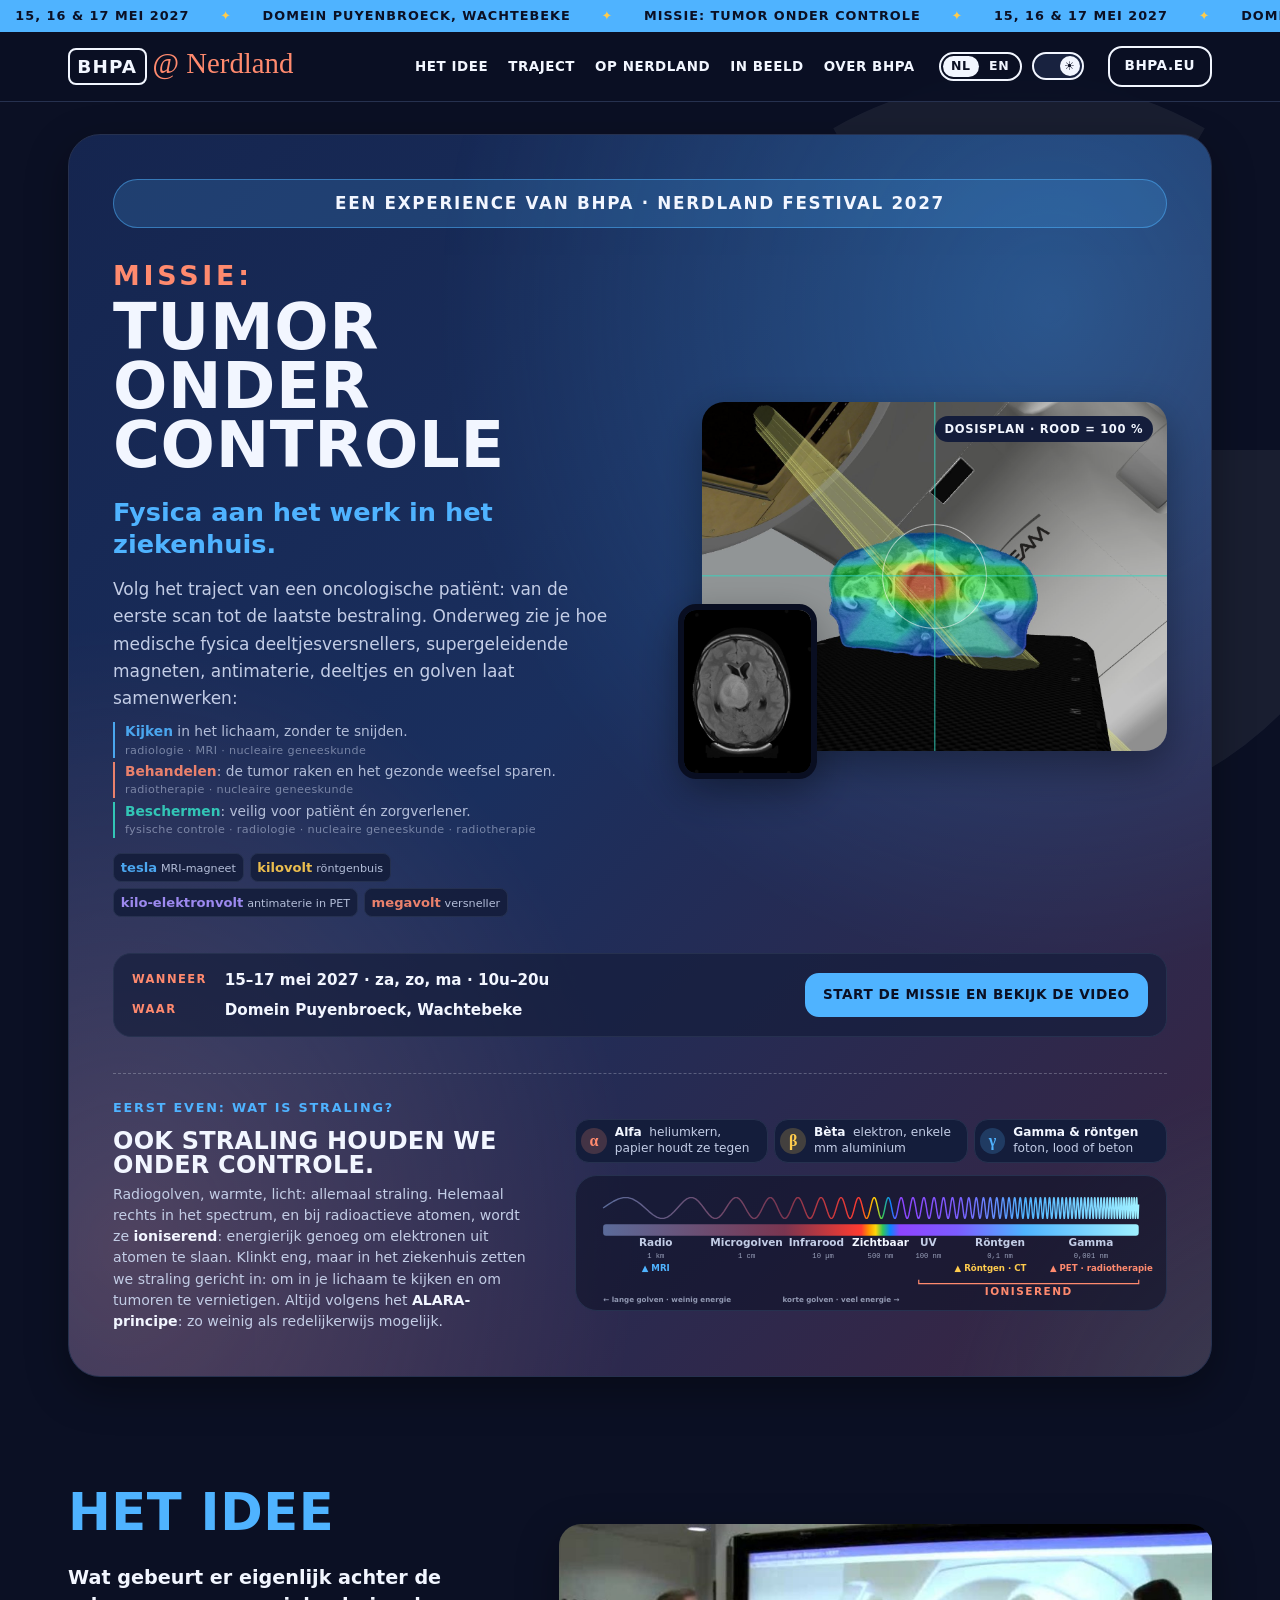
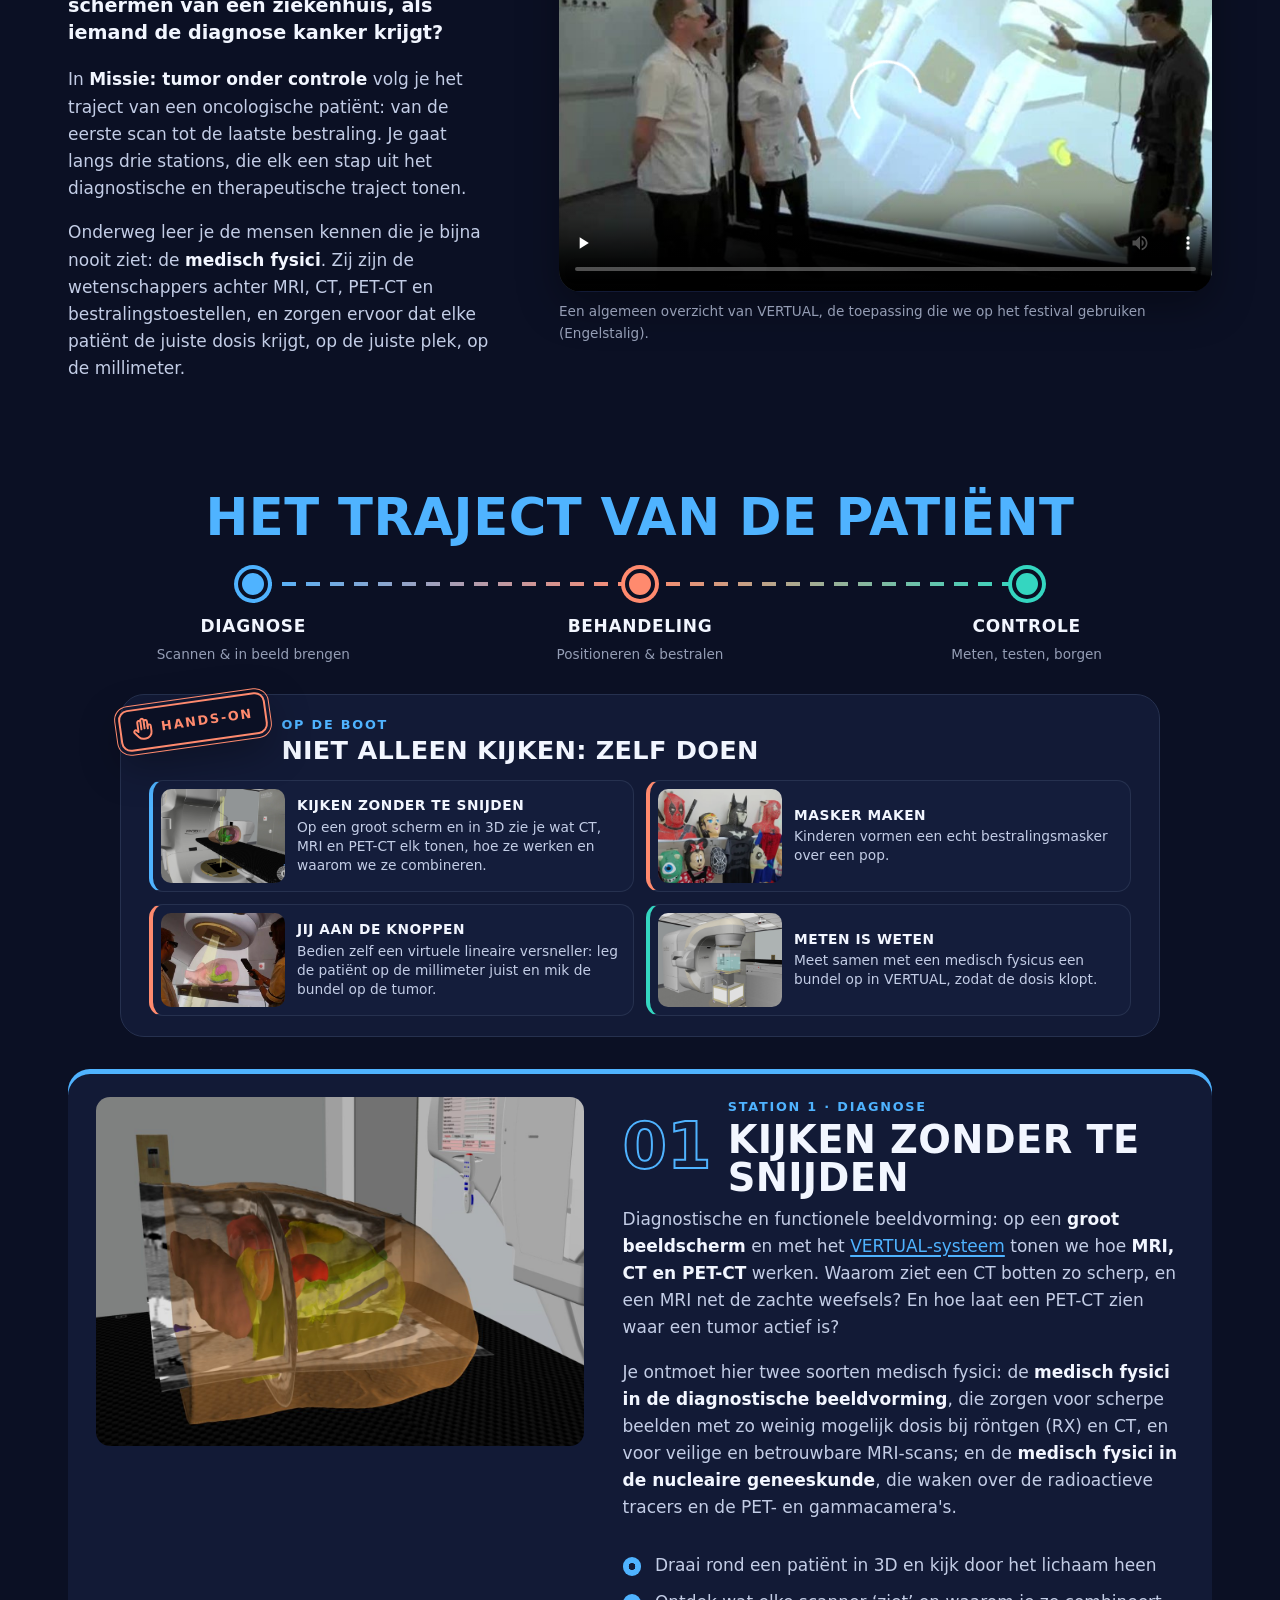
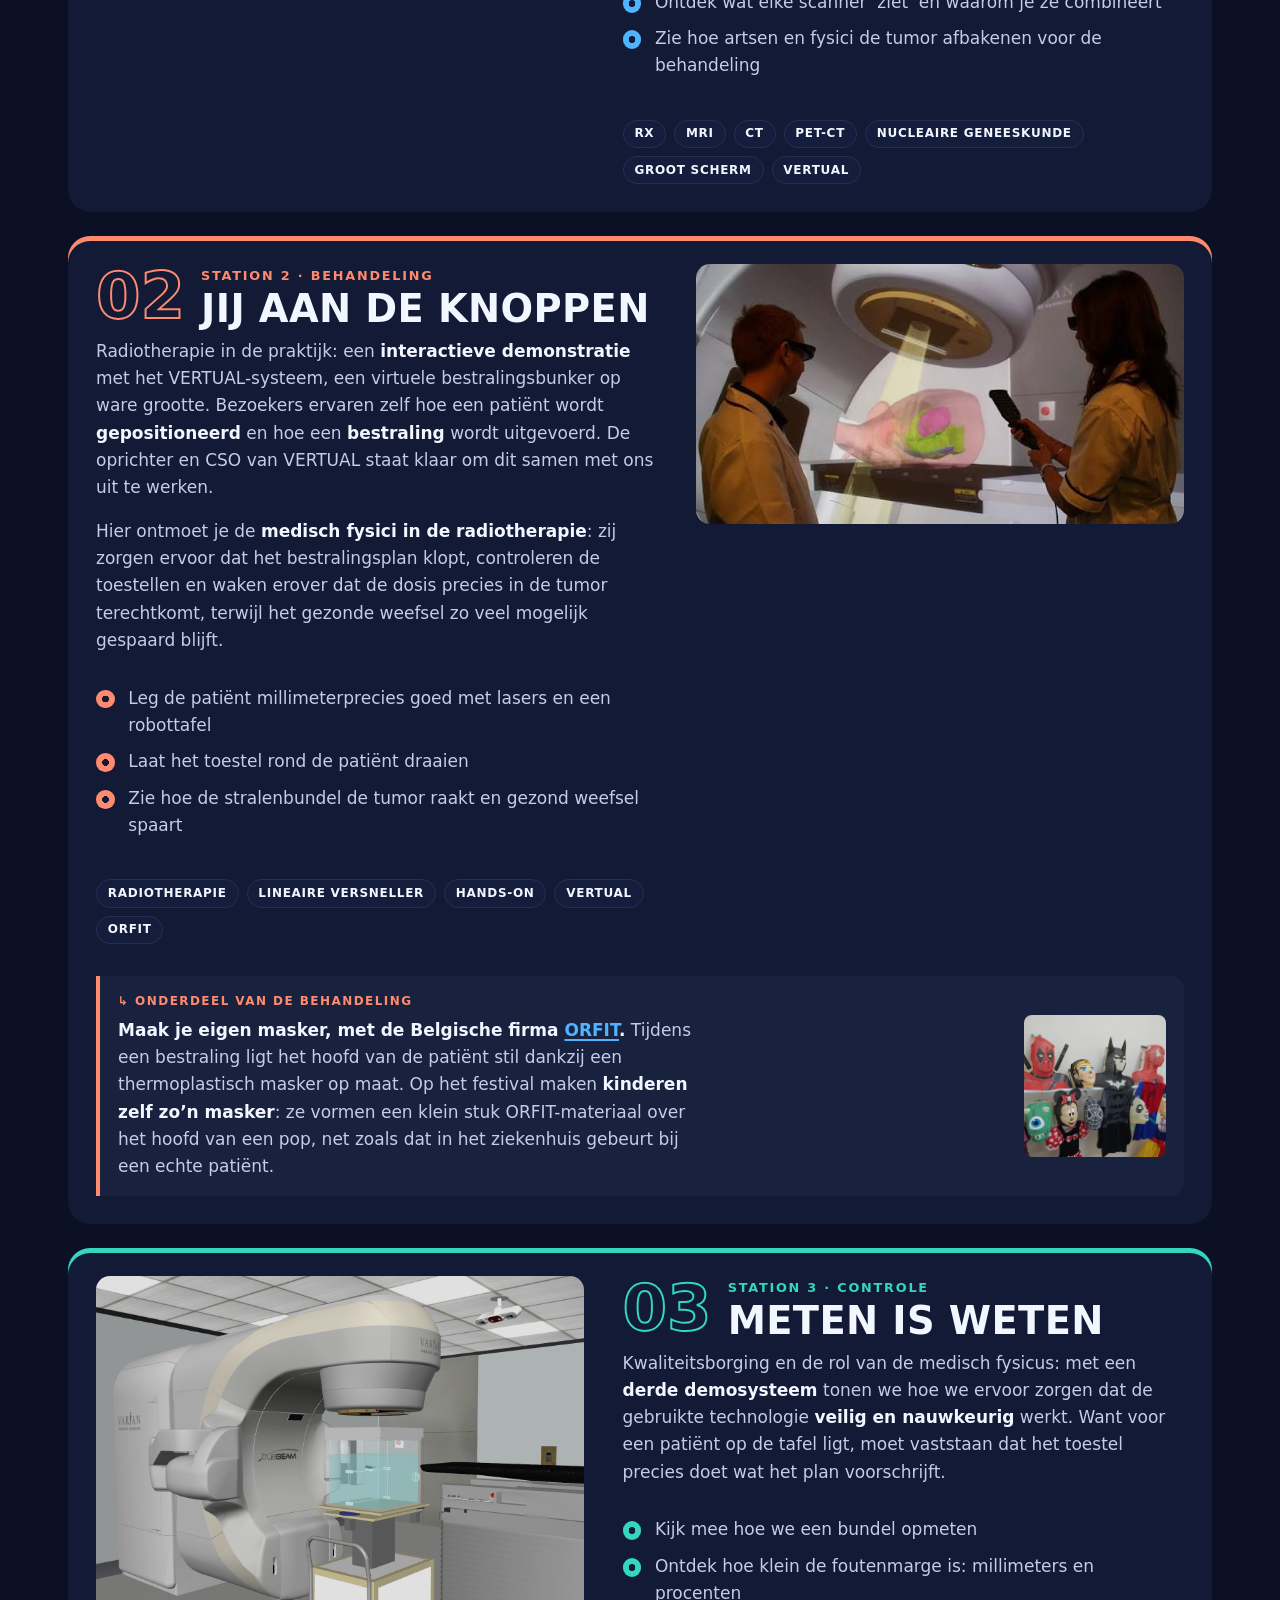
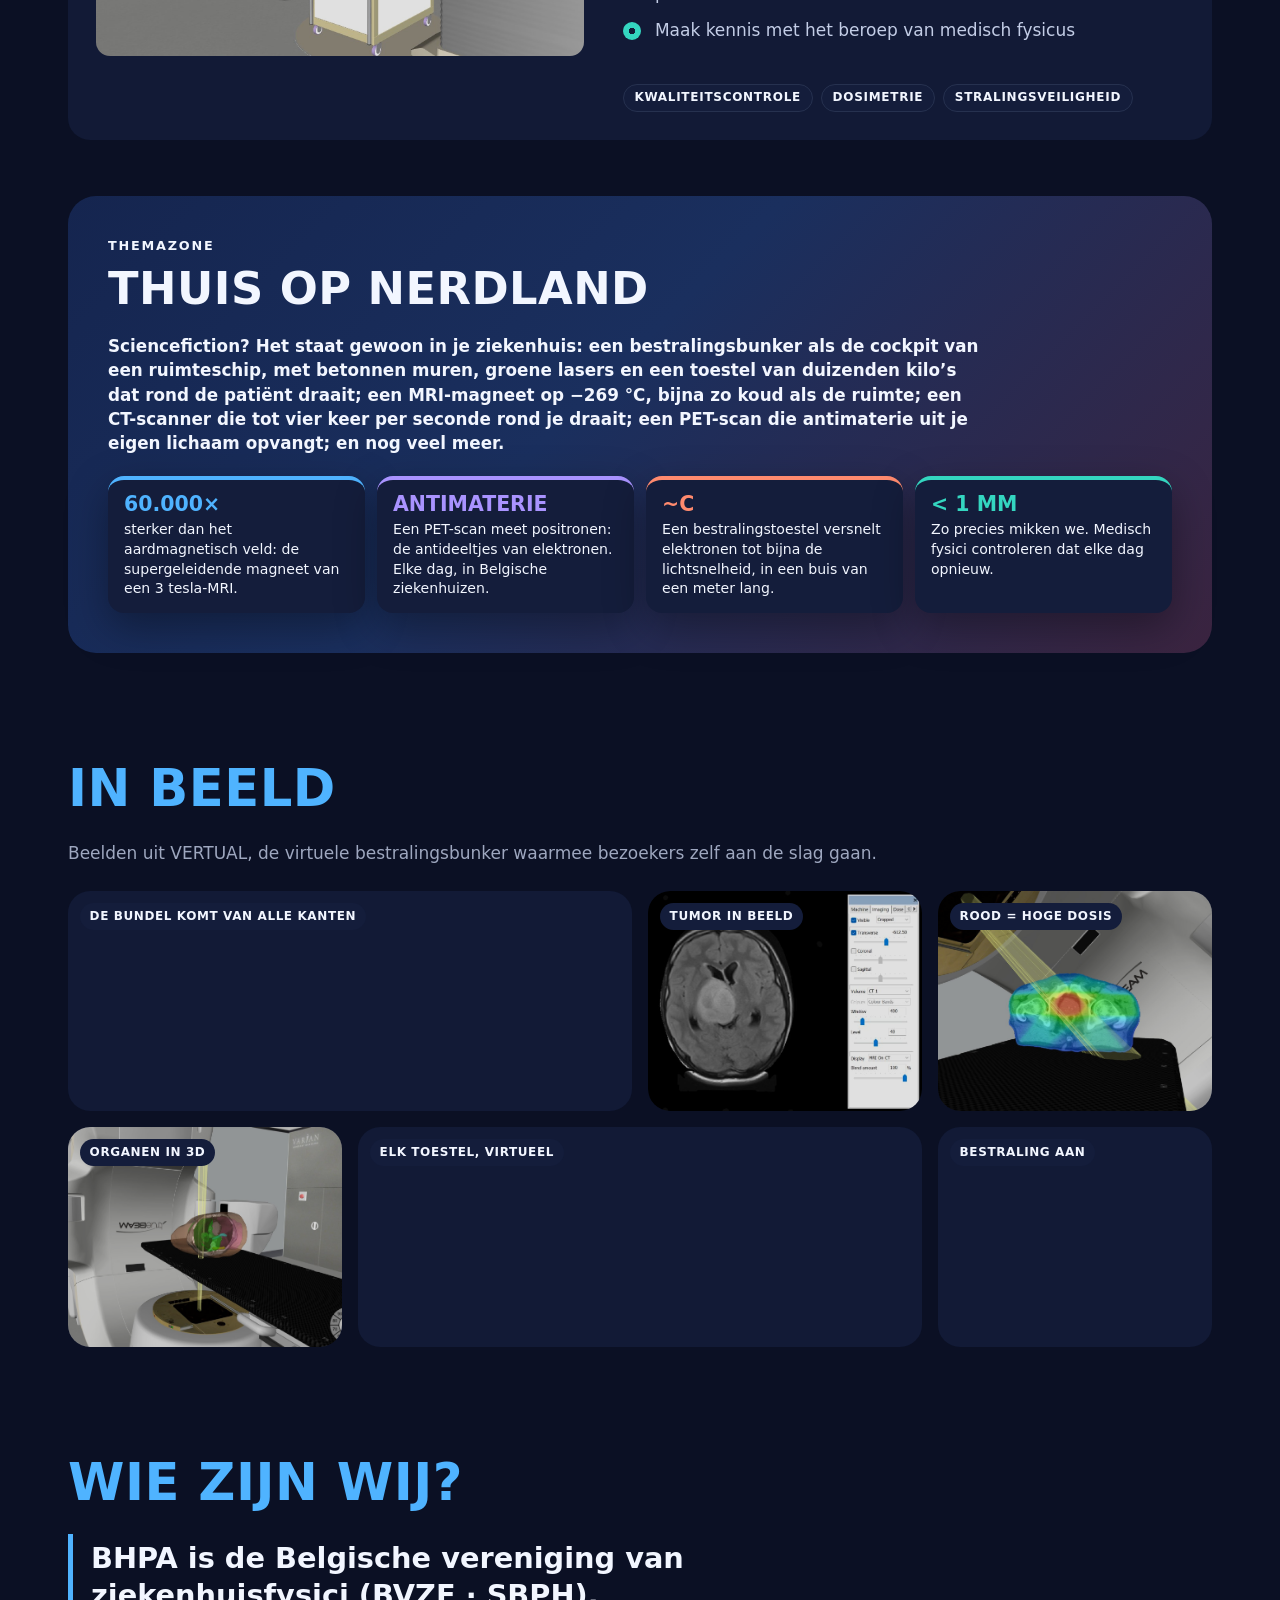
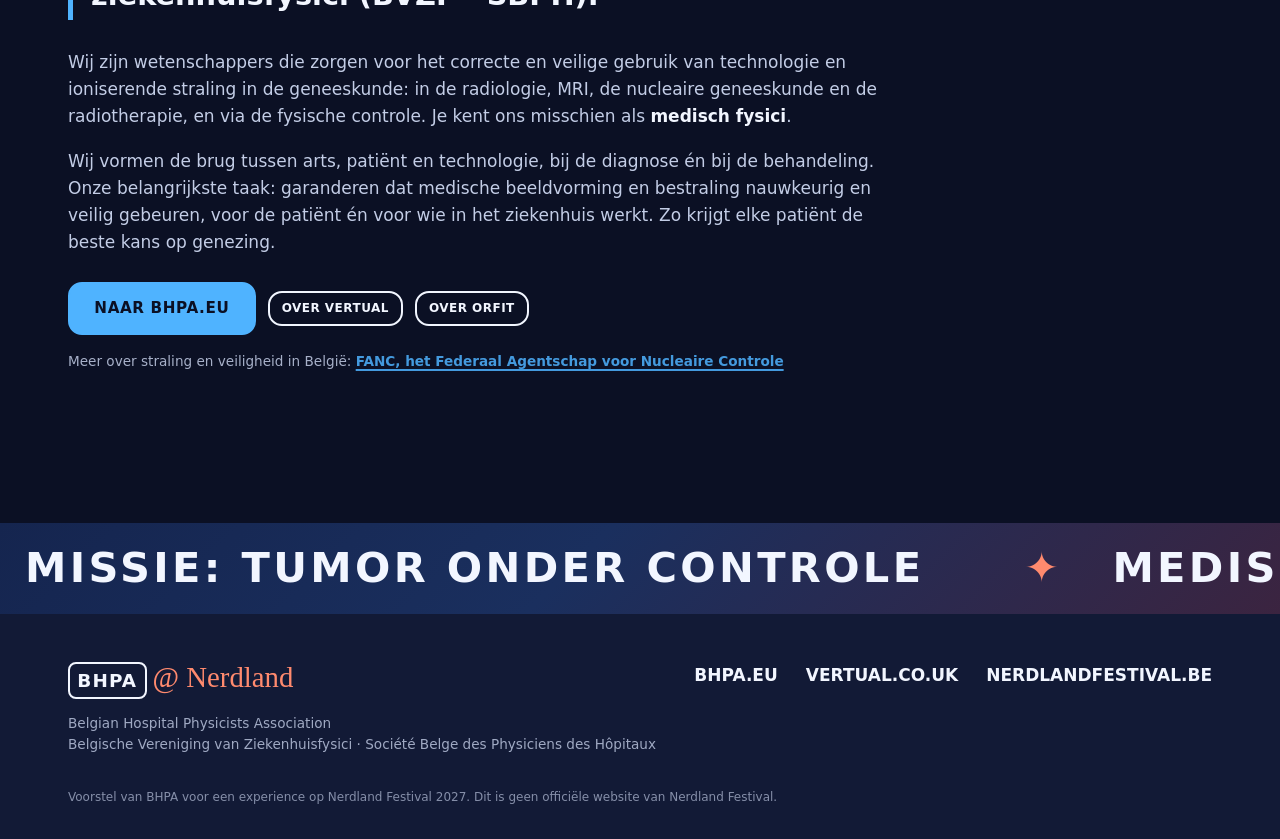
==== commit 3309fd57: "VERTUAL: oprichter en CSO is één persoon (staat / is) Co-Authored-By: Claude Opus 5.5 <noreply@anthr" ====
--- a/index.html
+++ b/index.html
@@ -238,7 +238,7 @@
         <p class="station__num">02</p>
         <p class="eyebrow eyebrow--pink">Station 2 · Behandeling</p>
         <h3>Jij aan de knoppen</h3>
-        <p>Radiotherapie in de praktijk: een <strong>interactieve demonstratie</strong> met het VERTUAL-systeem, een virtuele bestralingsbunker op ware grootte. Bezoekers ervaren zelf hoe een patiënt wordt <strong>gepositioneerd</strong> en hoe een <strong>bestraling</strong> wordt uitgevoerd. De oprichter en CSO van VERTUAL staan klaar om dit samen met ons uit te werken.</p>
+        <p>Radiotherapie in de praktijk: een <strong>interactieve demonstratie</strong> met het VERTUAL-systeem, een virtuele bestralingsbunker op ware grootte. Bezoekers ervaren zelf hoe een patiënt wordt <strong>gepositioneerd</strong> en hoe een <strong>bestraling</strong> wordt uitgevoerd. De oprichter en CSO van VERTUAL staat klaar om dit samen met ons uit te werken.</p>
         <p>Hier ontmoet je de <strong>medisch fysici in de radiotherapie</strong>: zij zorgen ervoor dat het bestralingsplan klopt, controleren de toestellen en waken erover dat de dosis precies in de tumor terechtkomt, terwijl het gezonde weefsel zo veel mogelijk gespaard blijft.</p>
         <ul class="checks">
           <li>Leg de patiënt millimeterprecies goed met lasers en een robottafel</li>
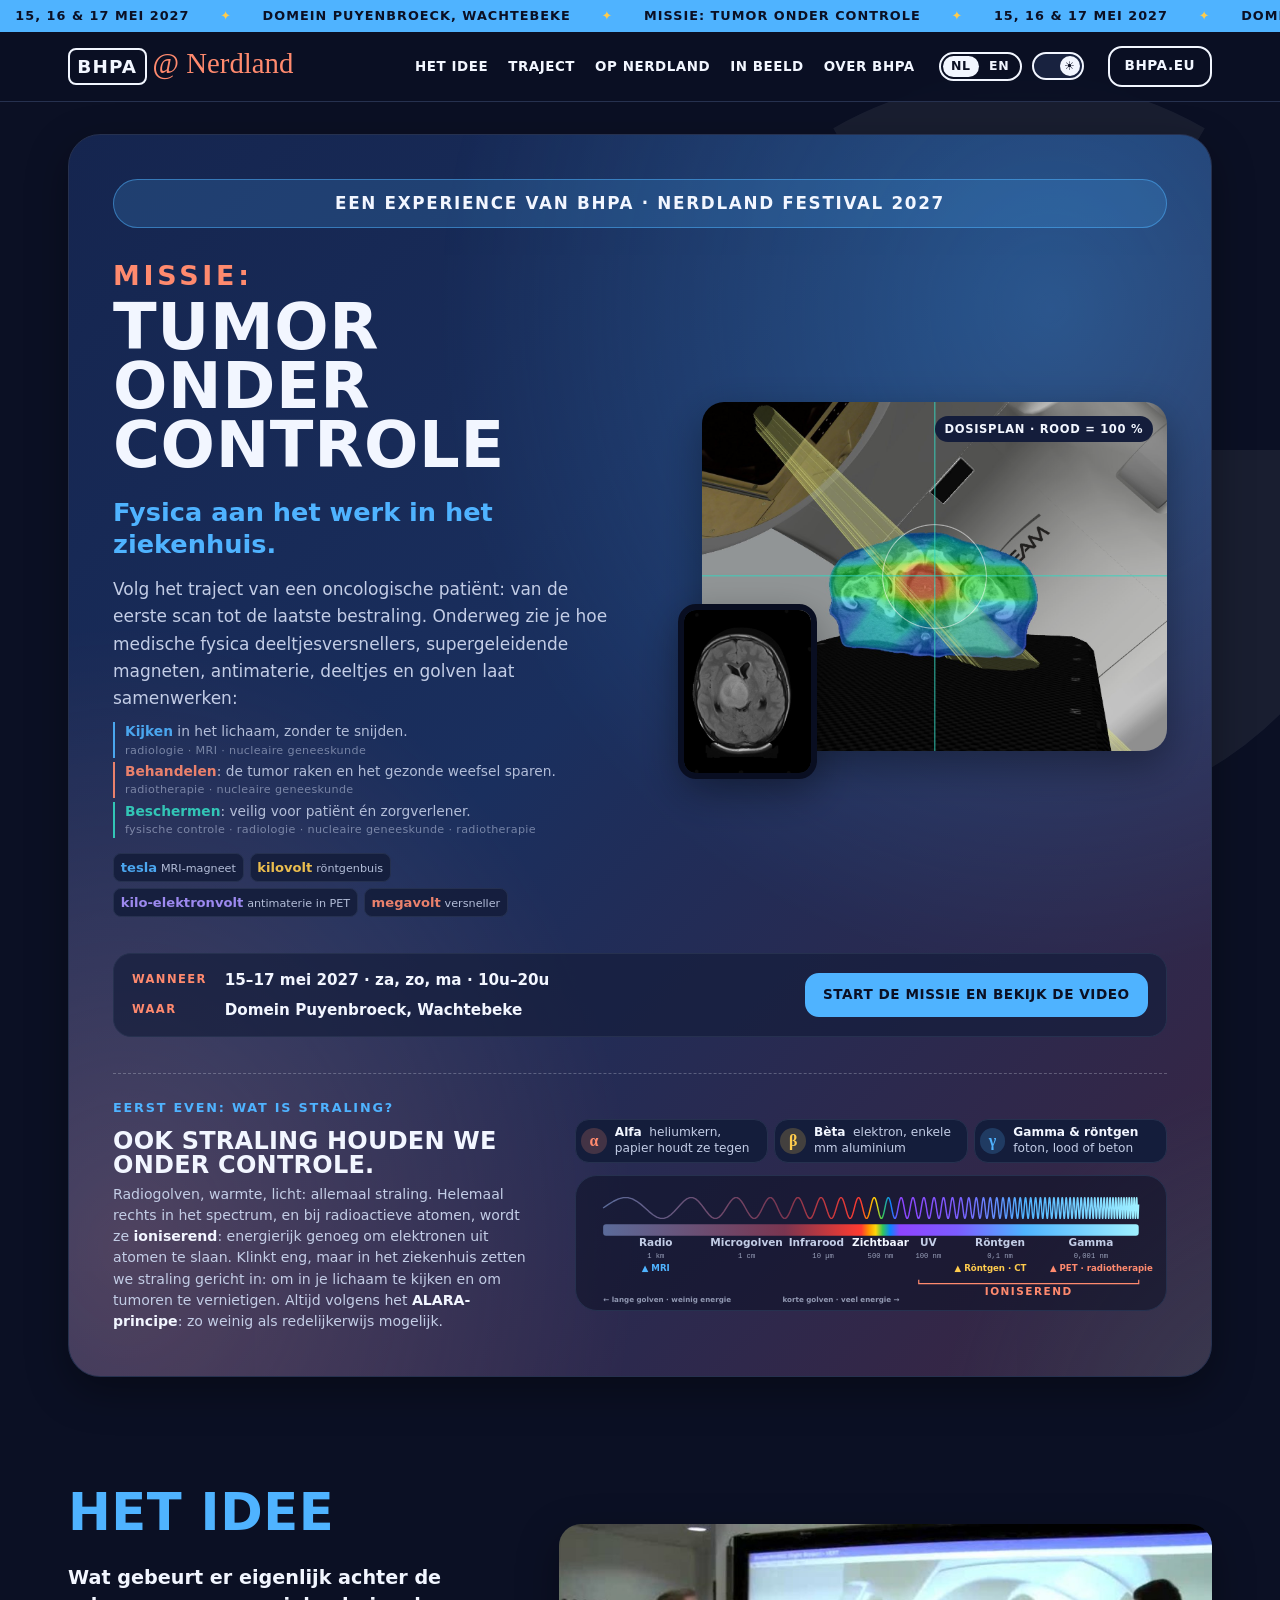
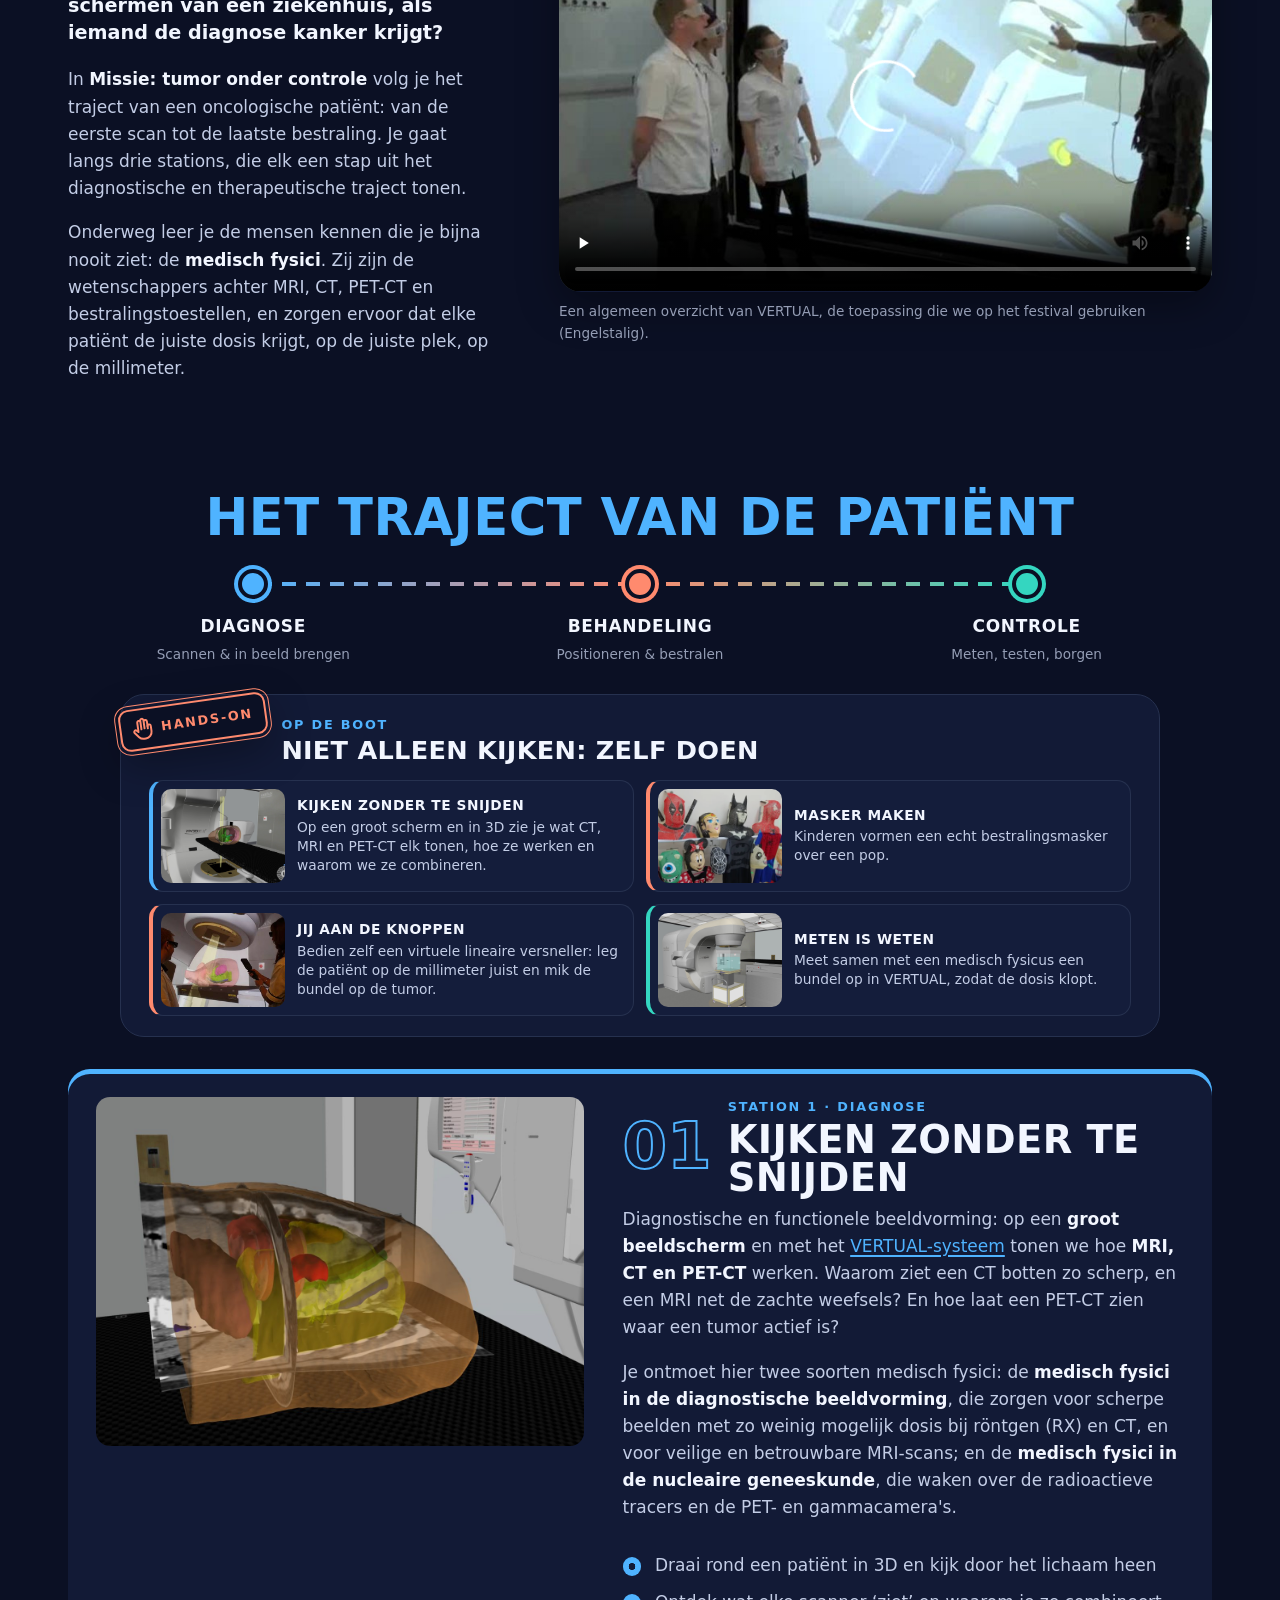
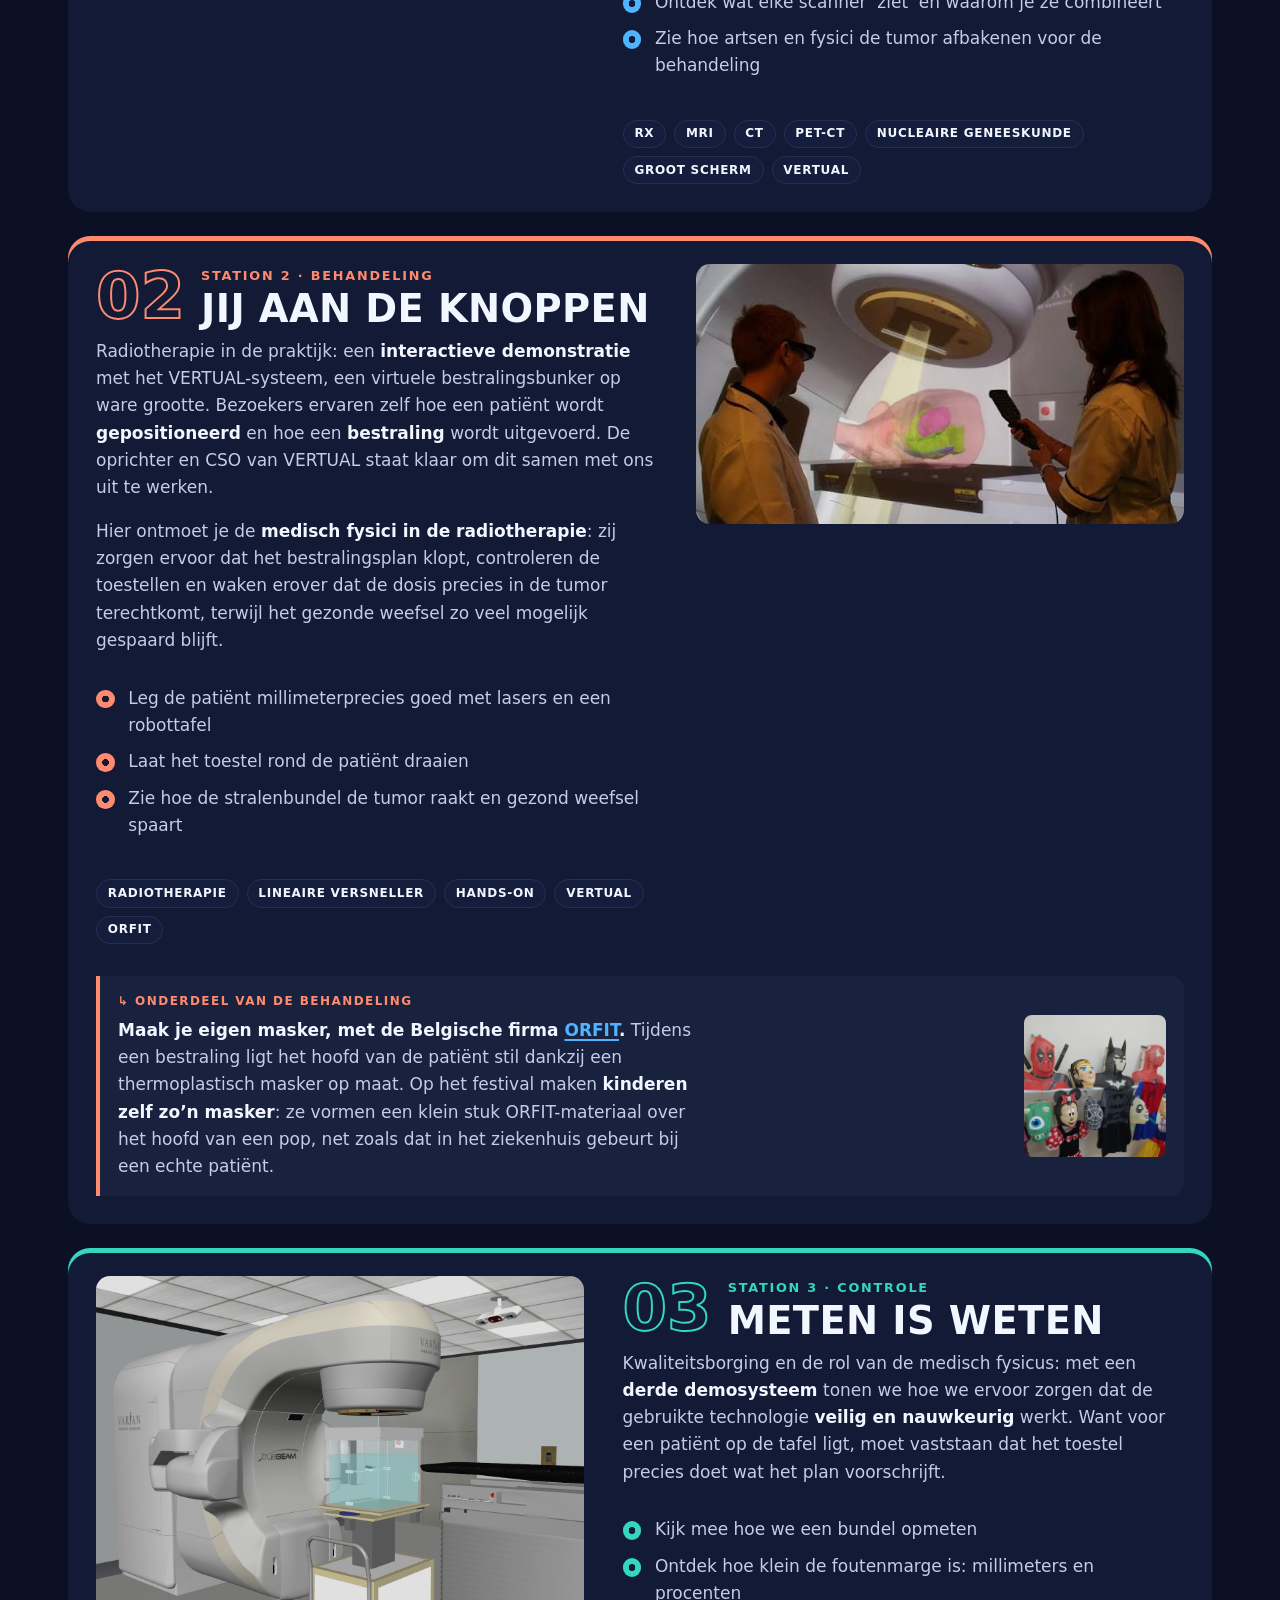
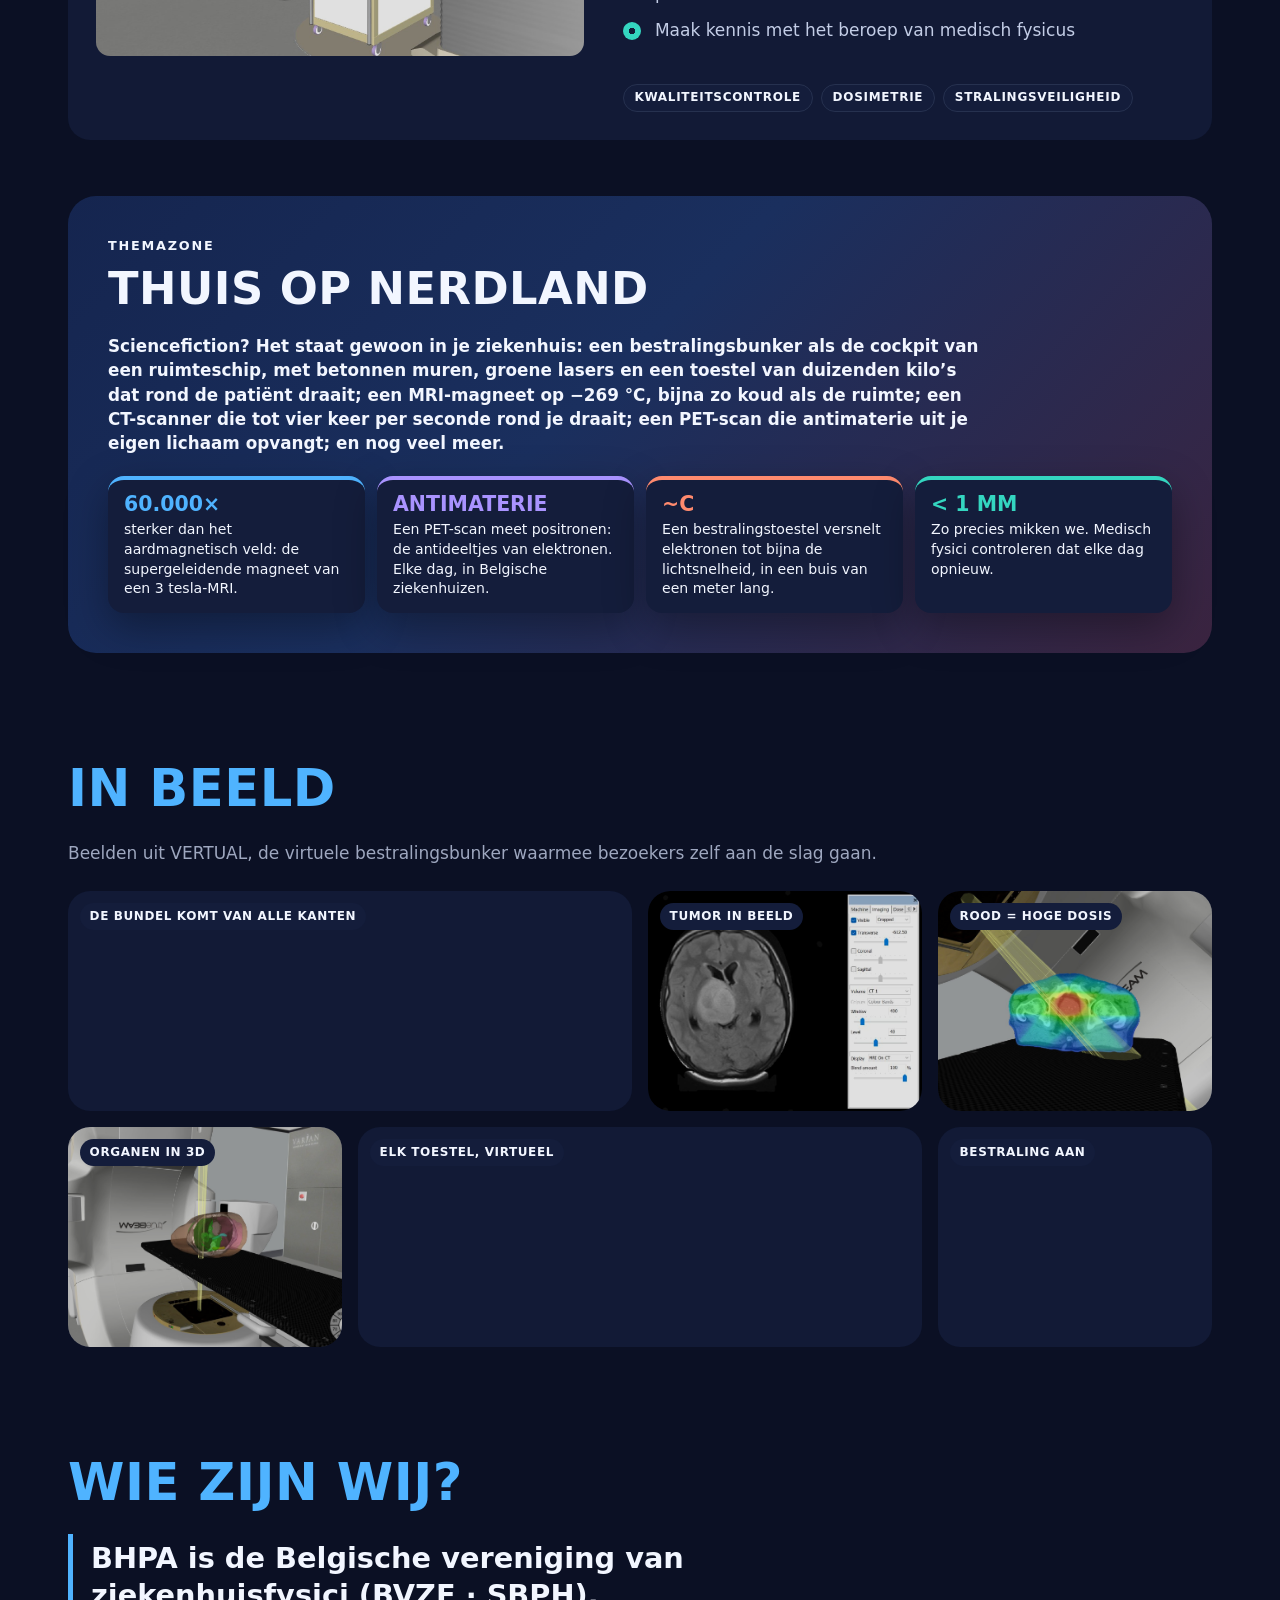
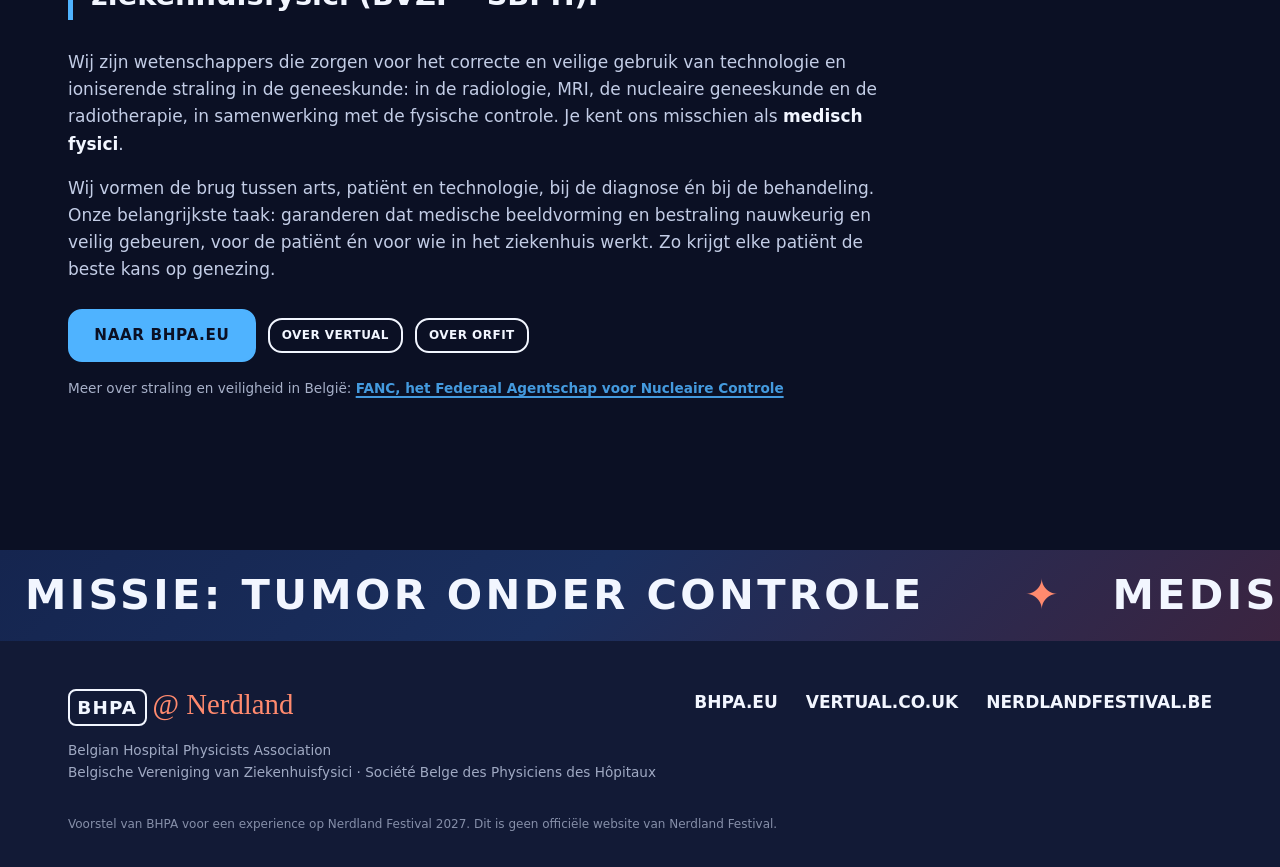
==== commit 411b9f50: "Wie zijn wij: 'in samenwerking met de fysische controle' Co-Authored-By: Claude Opus 5.5 <noreply@an" ====
--- a/index.html
+++ b/index.html
@@ -324,7 +324,7 @@
       <div class="split__text">
         <h2>Wie zijn wij?</h2>
         <p class="lead">BHPA is de Belgische vereniging van ziekenhuisfysici (BVZF&nbsp;&middot;&nbsp;SBPH).</p>
-        <p>Wij zijn wetenschappers die zorgen voor het correcte en veilige gebruik van technologie en ioniserende straling in de geneeskunde: in de radiologie, MRI, de nucleaire geneeskunde en de radiotherapie, en via de fysische controle. Je kent ons misschien als <strong>medisch fysici</strong>.</p>
+        <p>Wij zijn wetenschappers die zorgen voor het correcte en veilige gebruik van technologie en ioniserende straling in de geneeskunde: in de radiologie, MRI, de nucleaire geneeskunde en de radiotherapie, in samenwerking met de fysische controle. Je kent ons misschien als <strong>medisch fysici</strong>.</p>
         <p>Wij vormen de brug tussen arts, patiënt en technologie, bij de diagnose én bij de behandeling. Onze belangrijkste taak: garanderen dat medische beeldvorming en bestraling nauwkeurig en veilig gebeuren, voor de patiënt én voor wie in het ziekenhuis werkt. Zo krijgt elke patiënt de beste kans op genezing.</p>
         <div class="btn-row">
           <a class="btn" href="https://www.bhpa.eu" target="_blank" rel="noopener">Naar BHPA.eu</a>
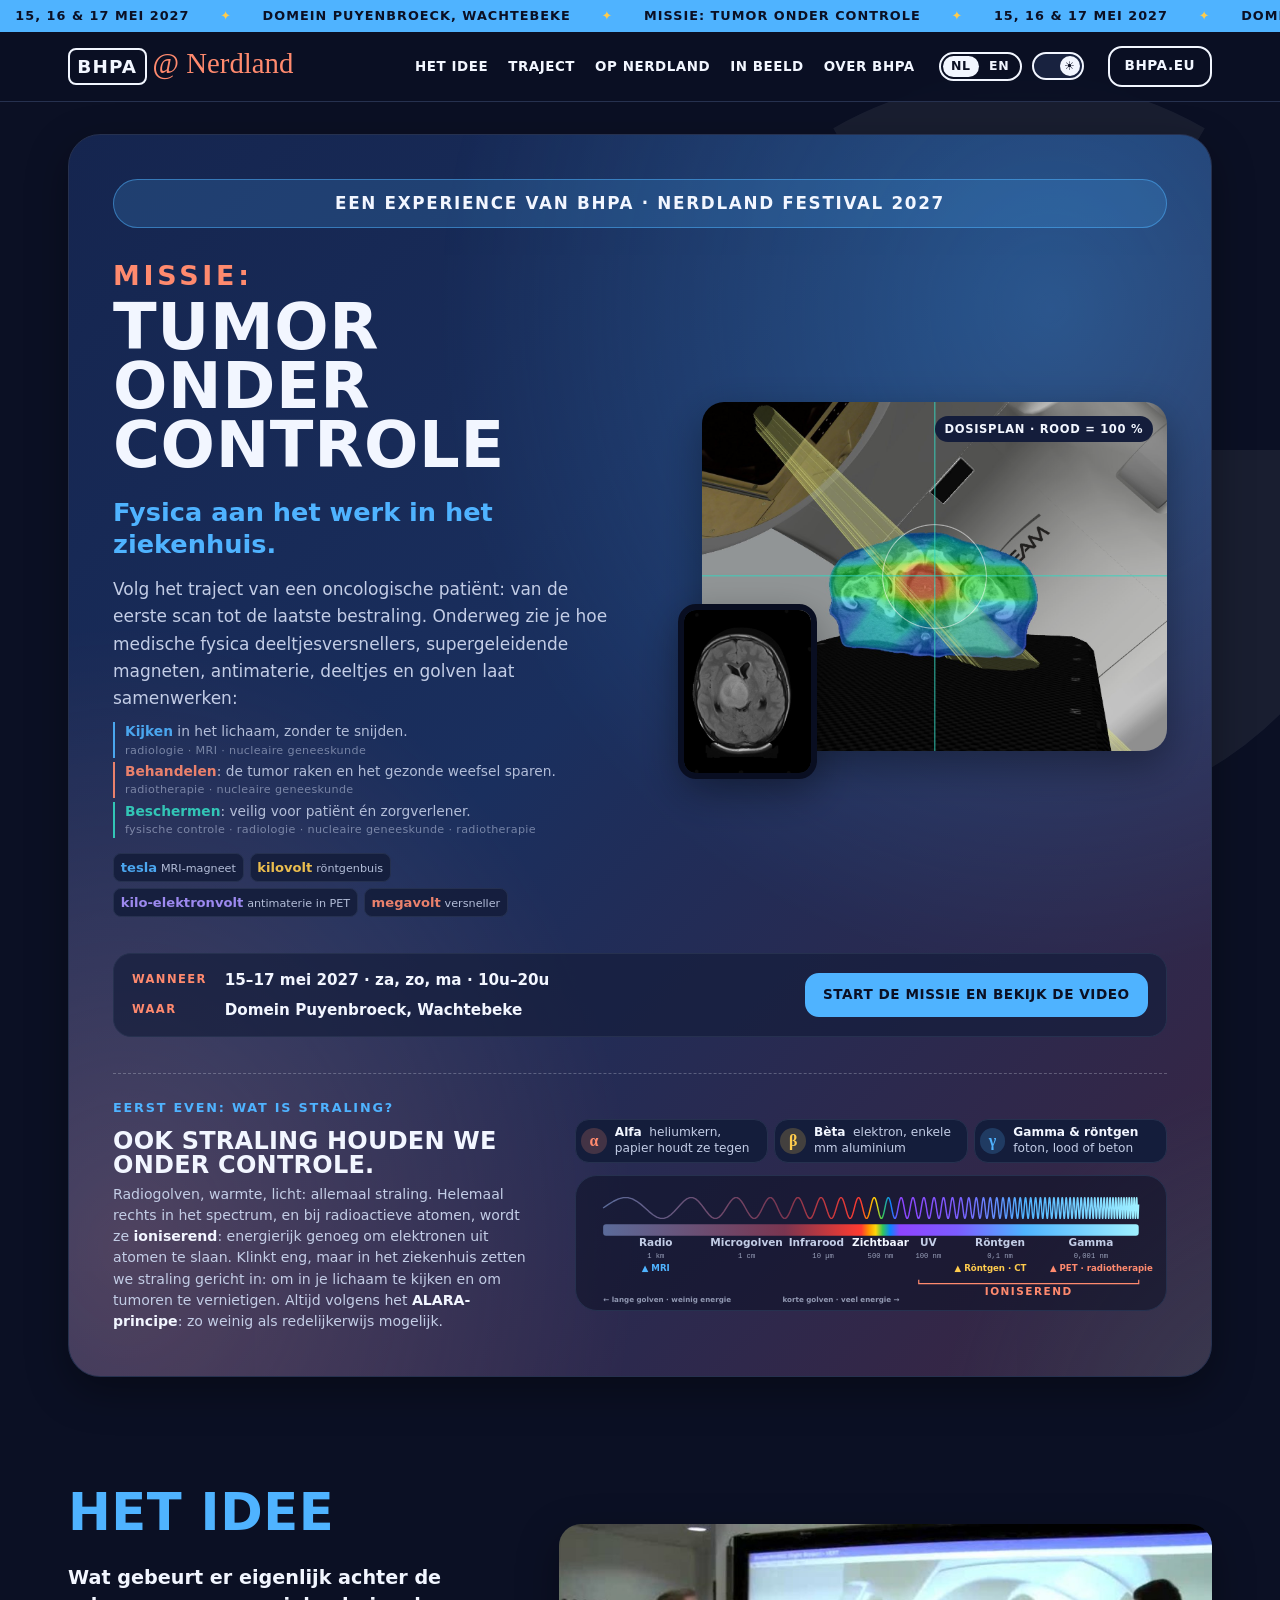
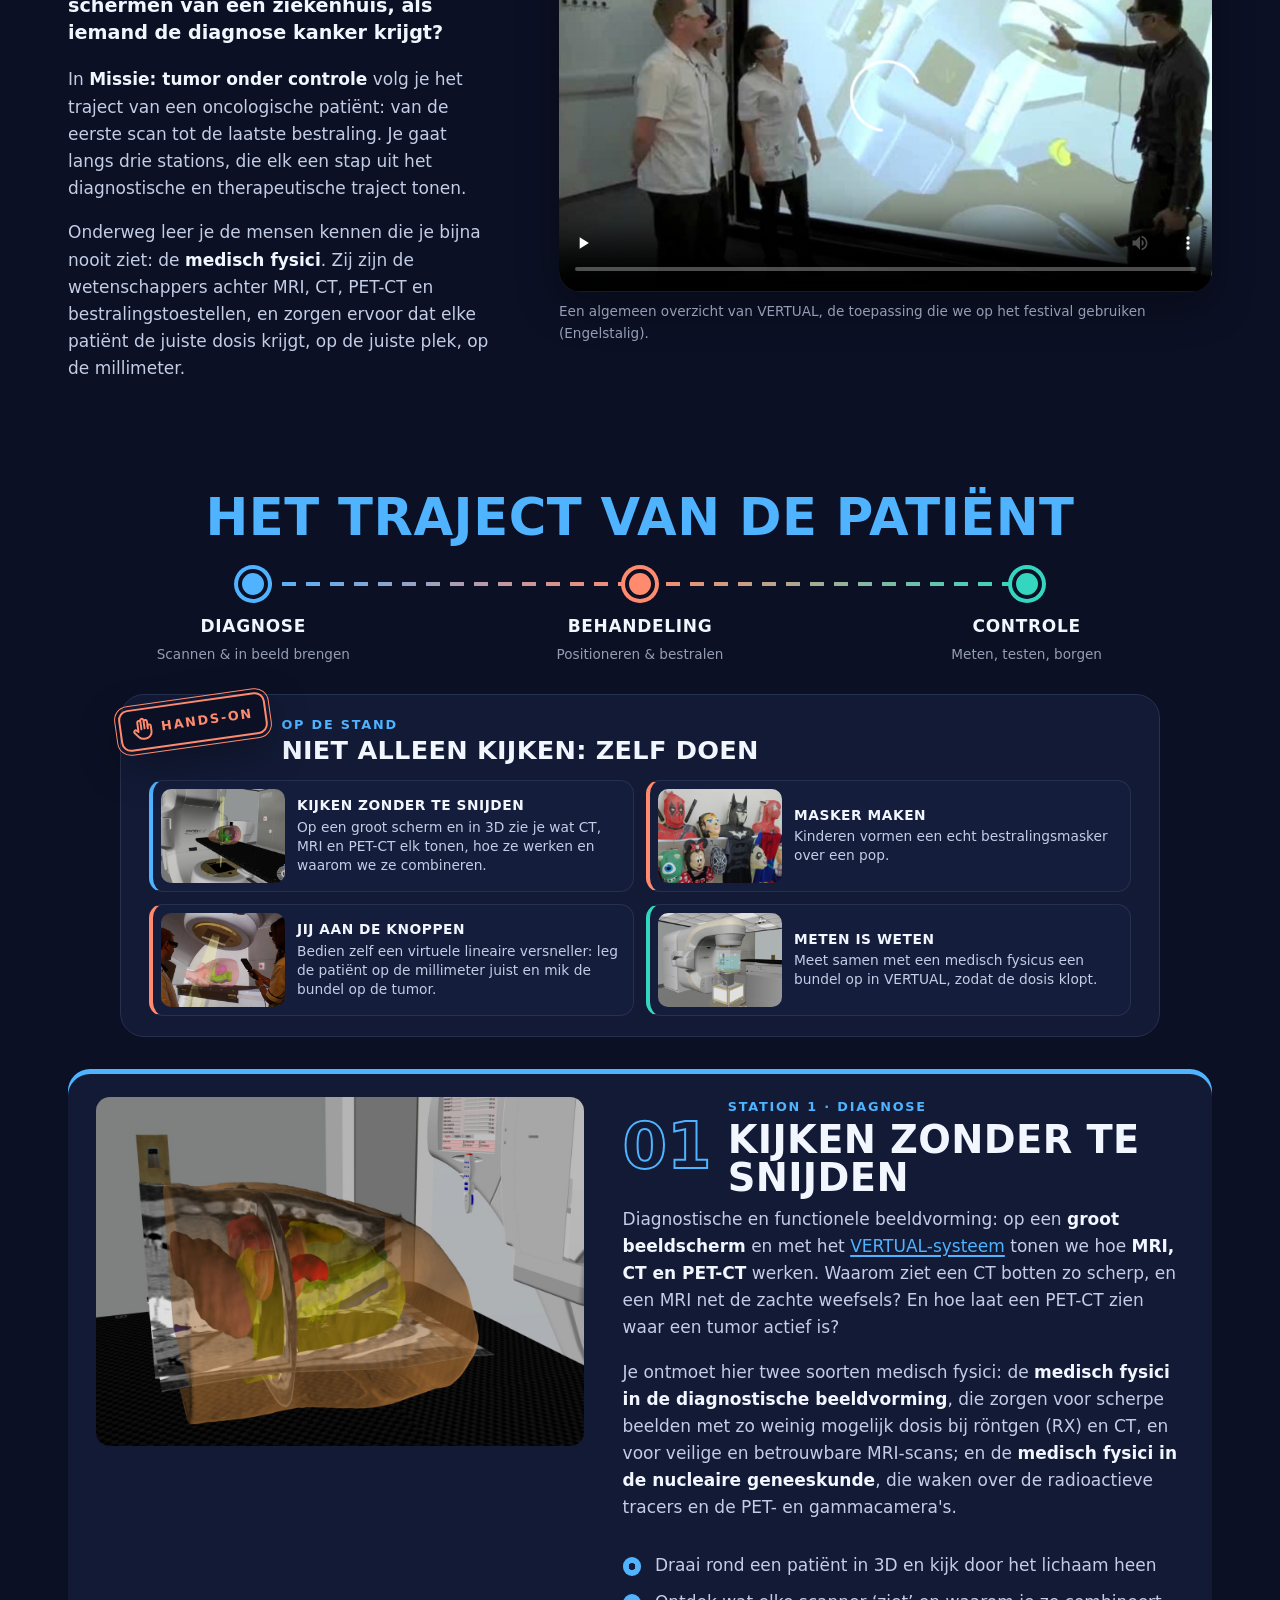
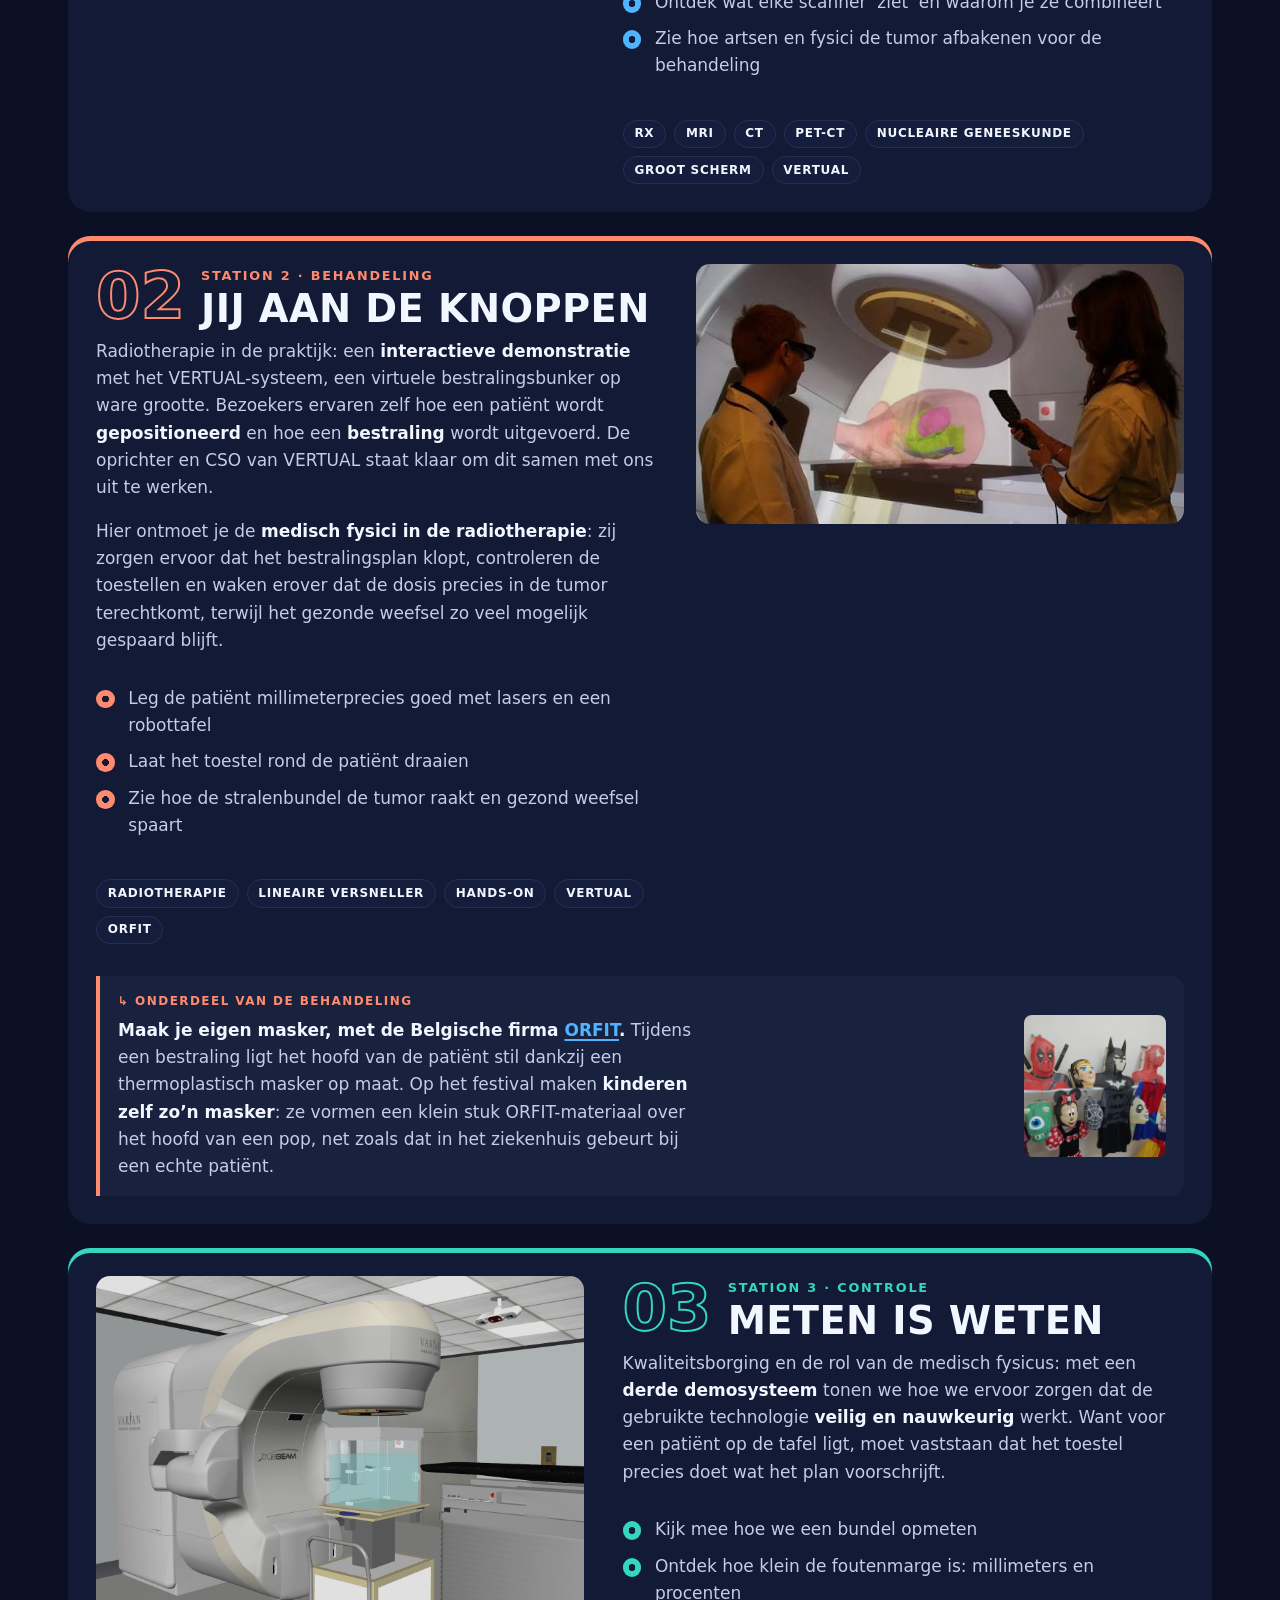
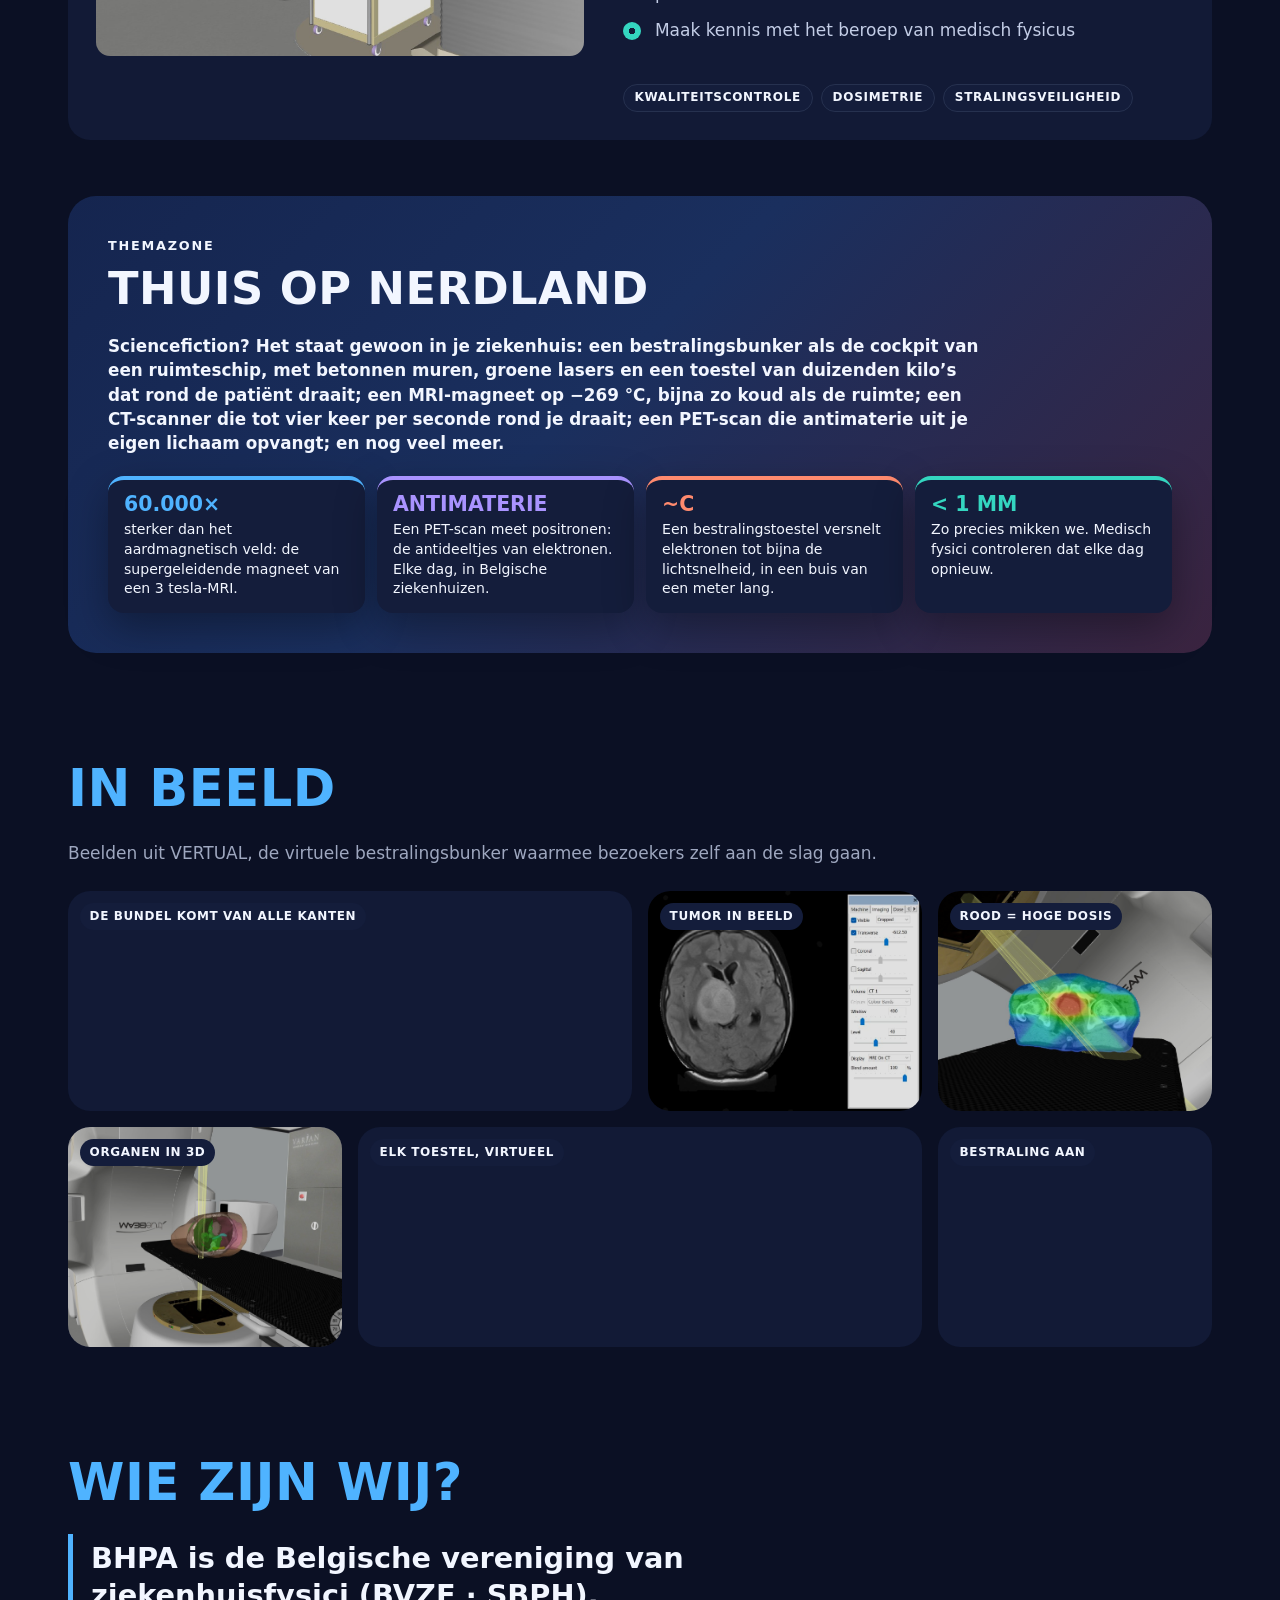
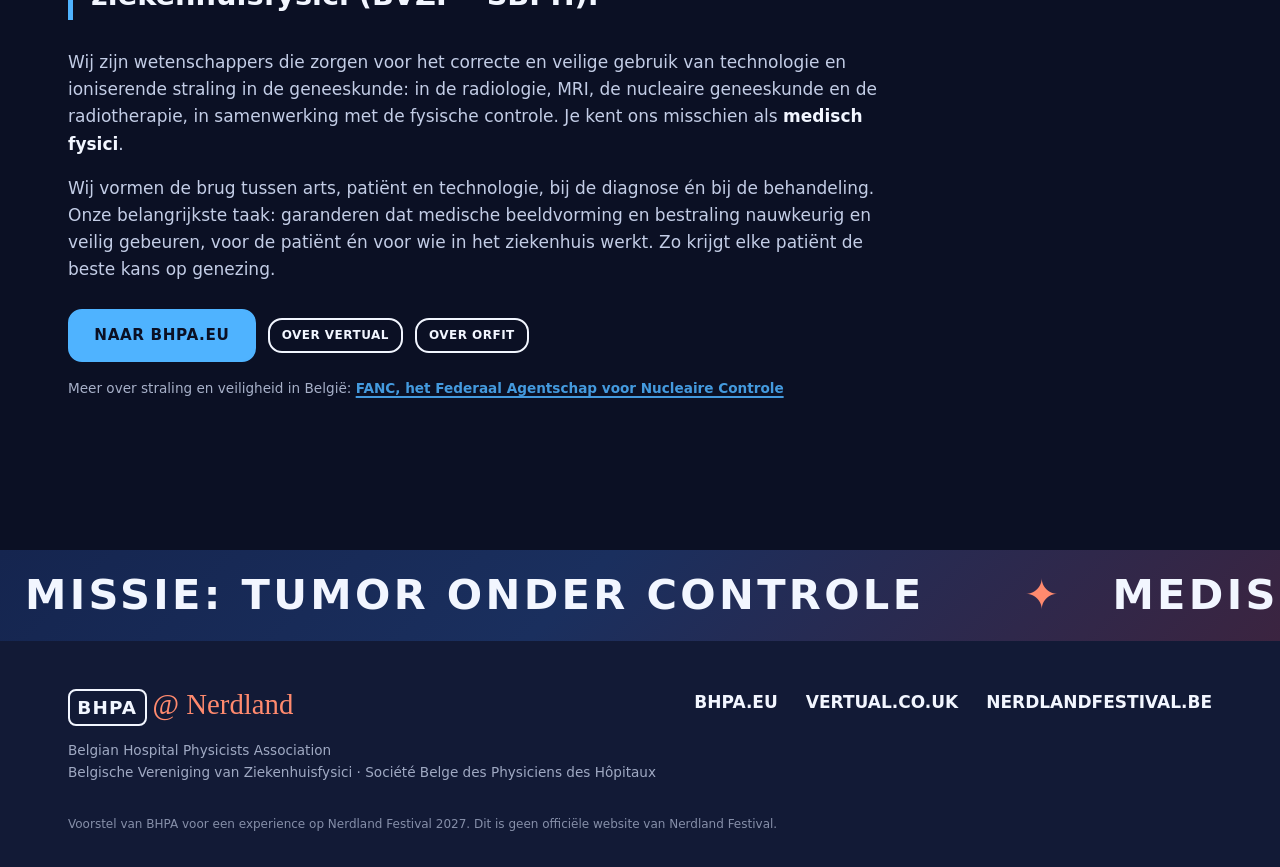
==== commit 37c2b42c: "Change text from 'Op de boot' to 'Op de stand'" ====
--- a/index.html
+++ b/index.html
@@ -184,7 +184,7 @@
         <div class="onboard__head">
           <span class="onboard__stamp" aria-hidden="true"><svg viewBox="0 0 24 24" aria-hidden="true"><path d="M8 13V5.5a1.5 1.5 0 0 1 3 0V12M11 11.5V4a1.5 1.5 0 0 1 3 0v7.5M14 11.5V5.5a1.5 1.5 0 0 1 3 0v6.5"/><path d="M17 10a1.5 1.5 0 0 1 3 0v5a6 6 0 0 1-6 6h-1.6a6 6 0 0 1-4.5-2.1l-3.6-4.3a1.5 1.5 0 0 1 2.3-1.9L8 14.2"/></svg><span>Hands-on</span></span>
           <div>
-            <p class="eyebrow eyebrow--pink">Op de boot</p>
+            <p class="eyebrow eyebrow--pink">Op de stand</p>
             <h3>Niet alleen kijken: zelf doen</h3>
           </div>
         </div>
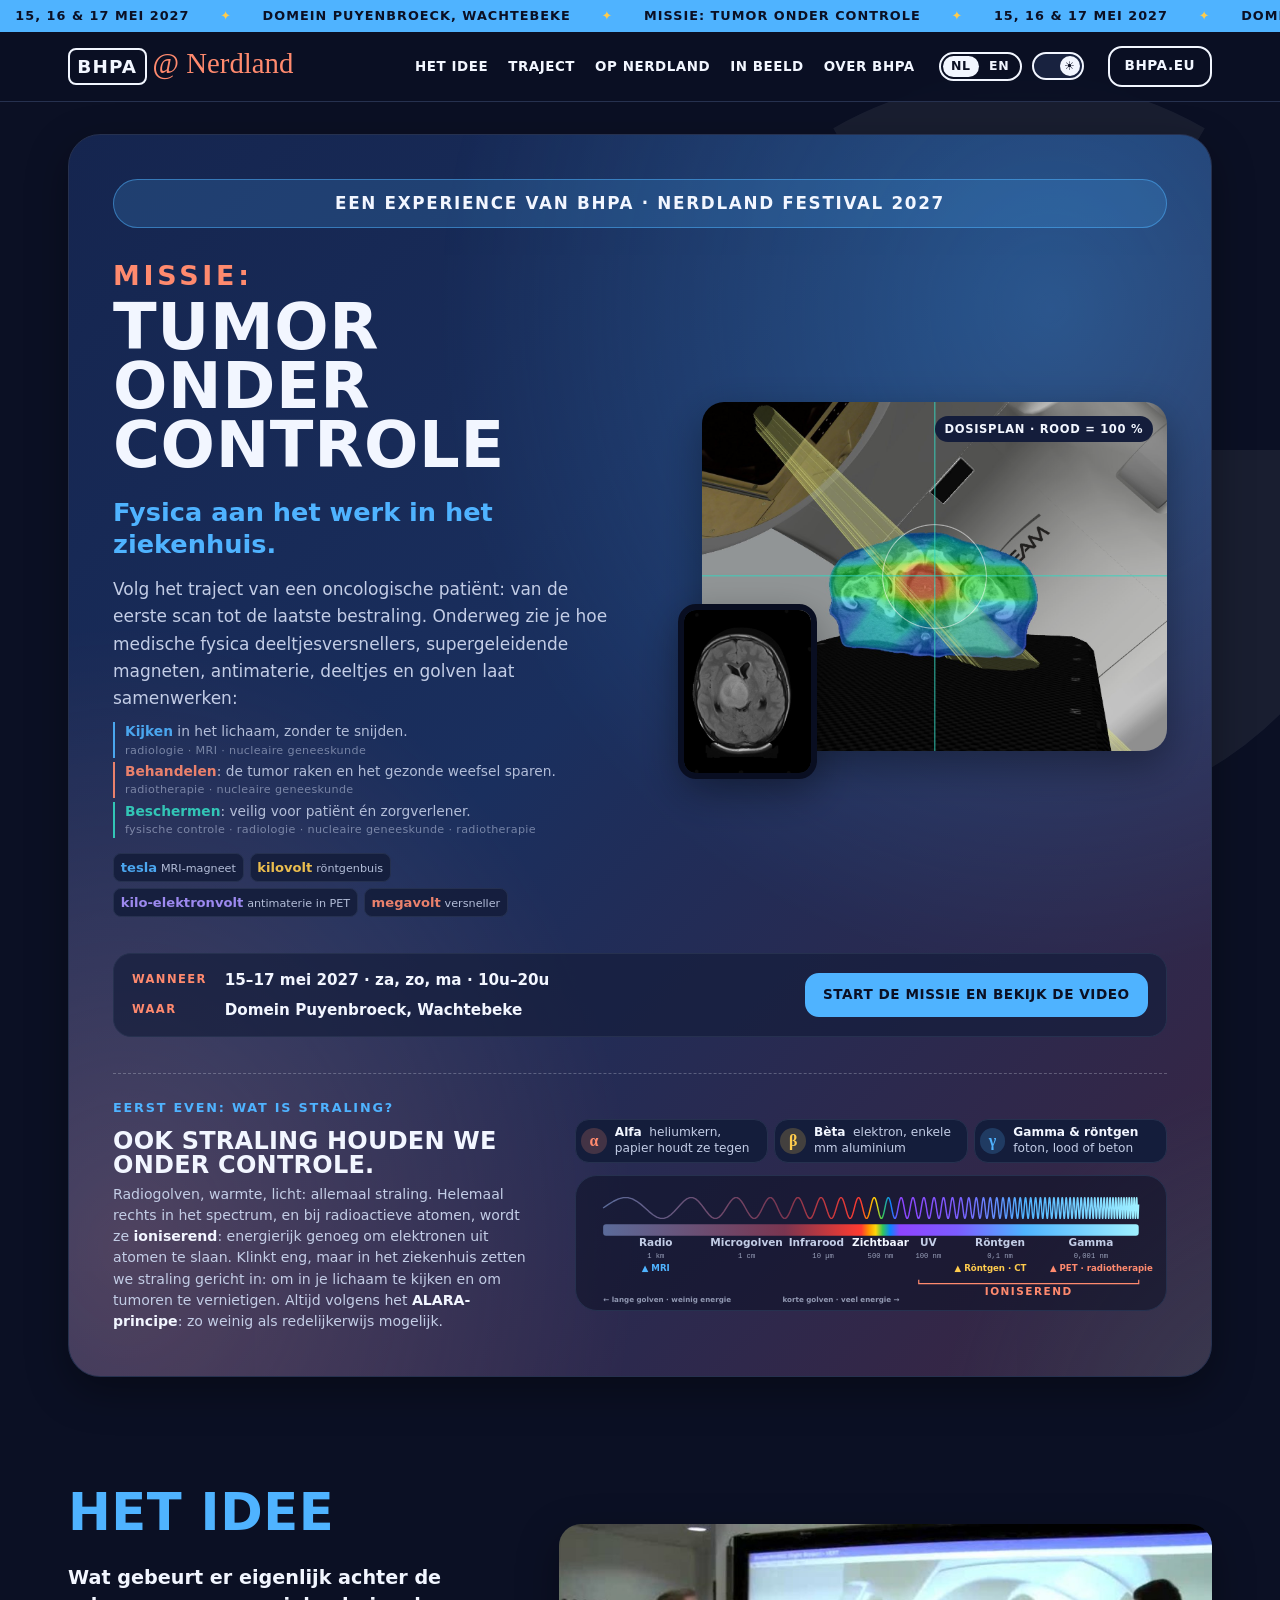
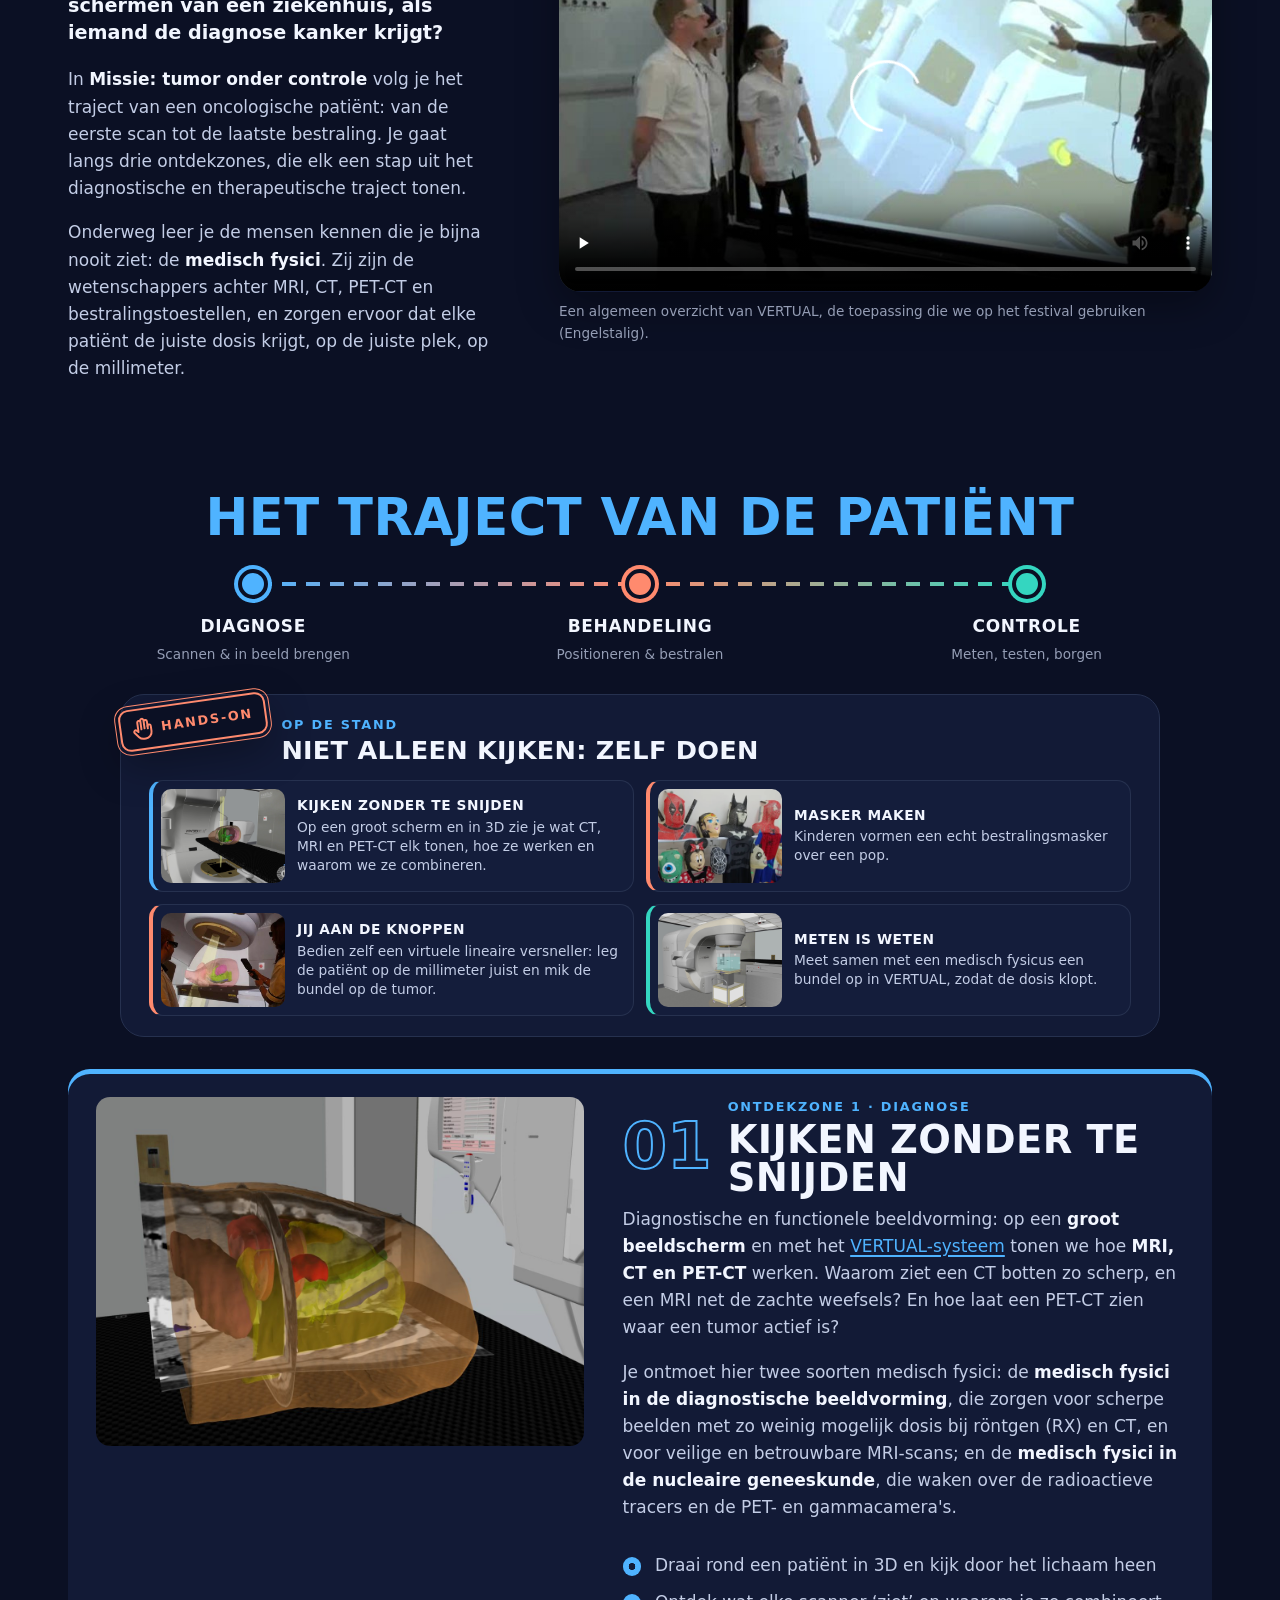
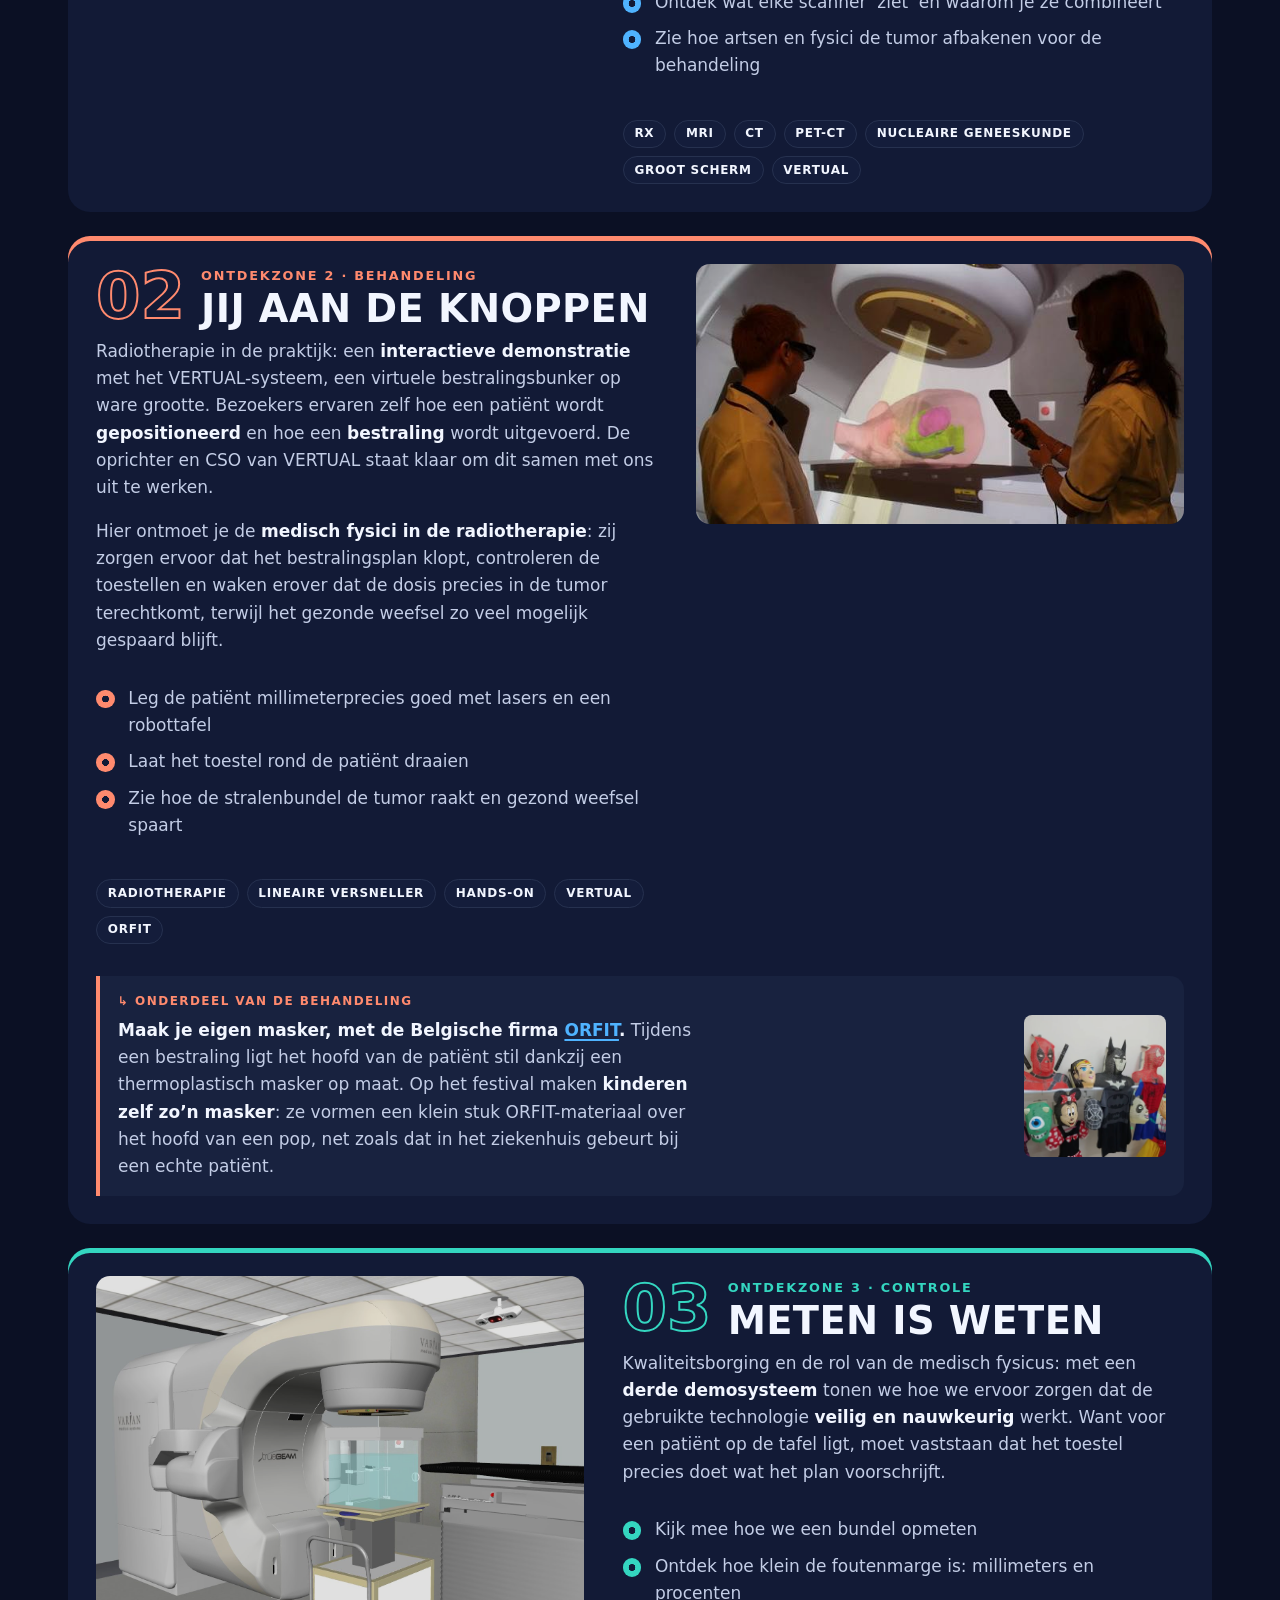
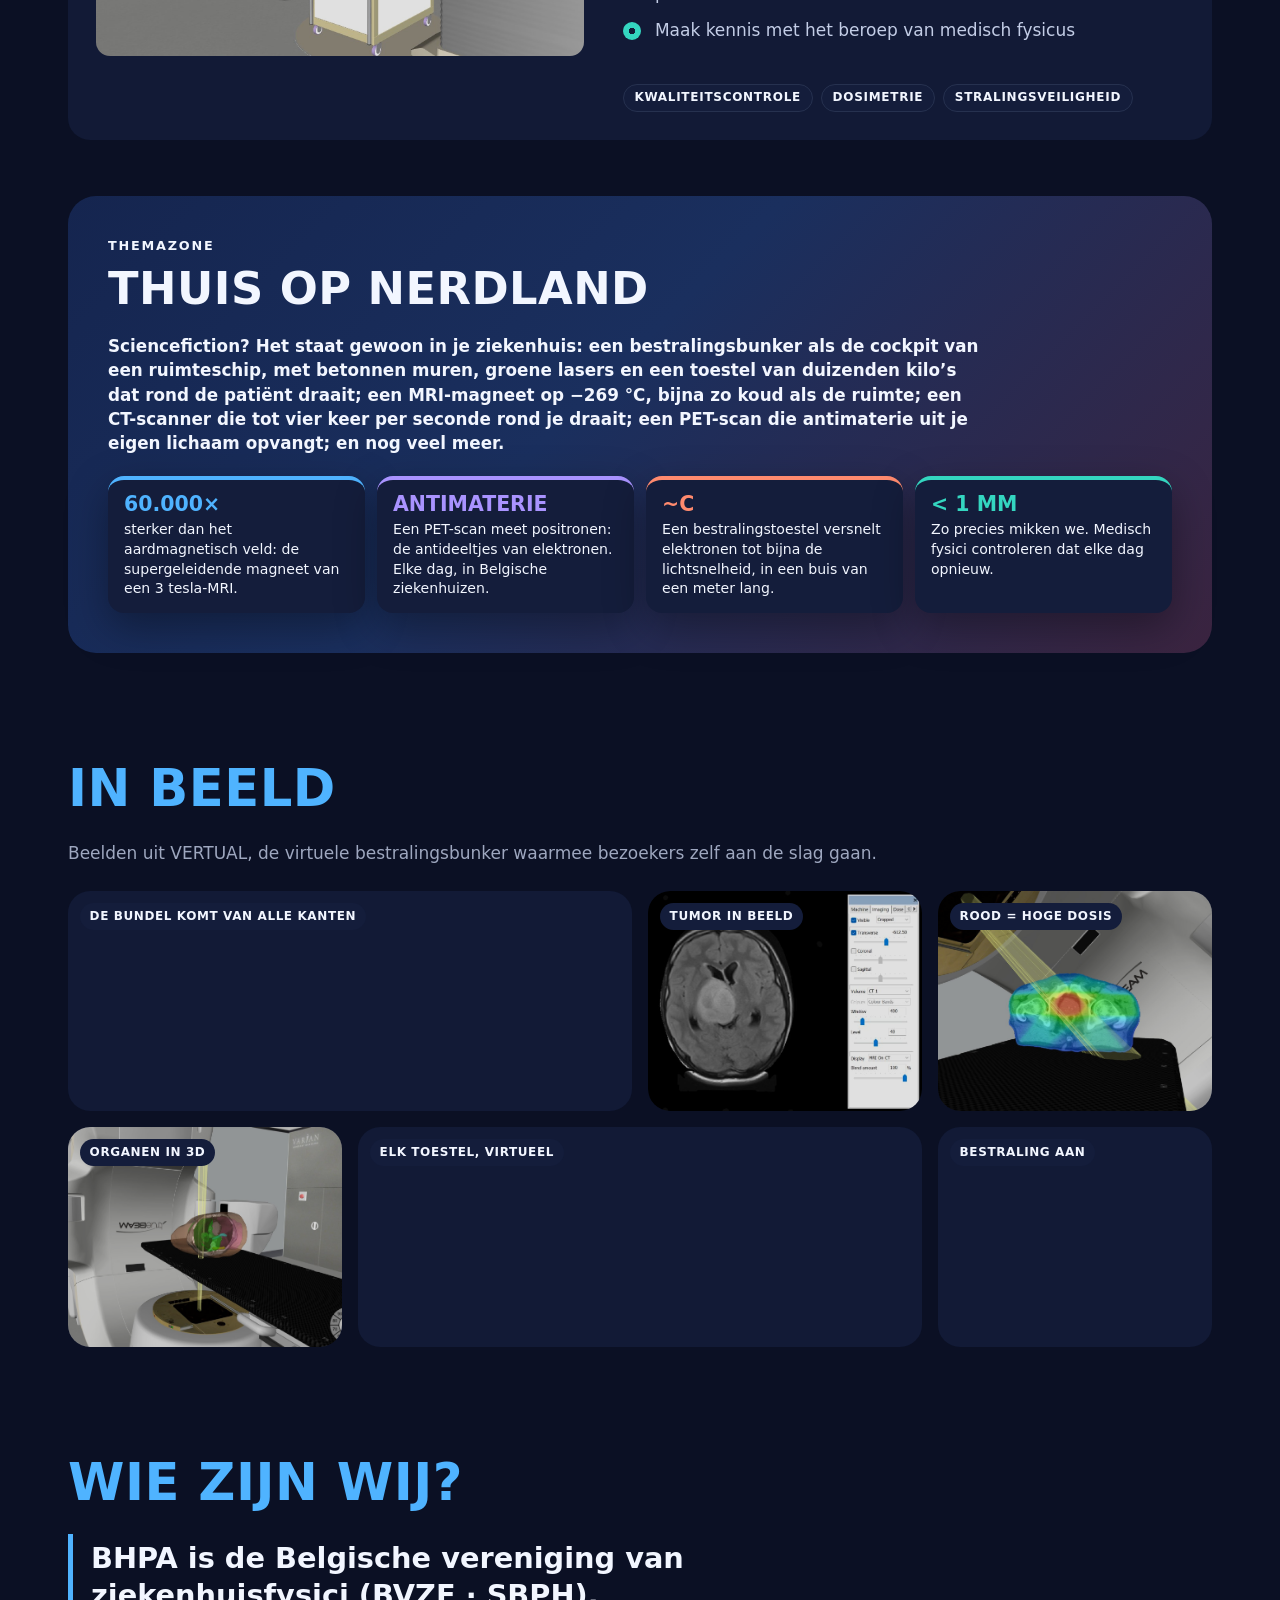
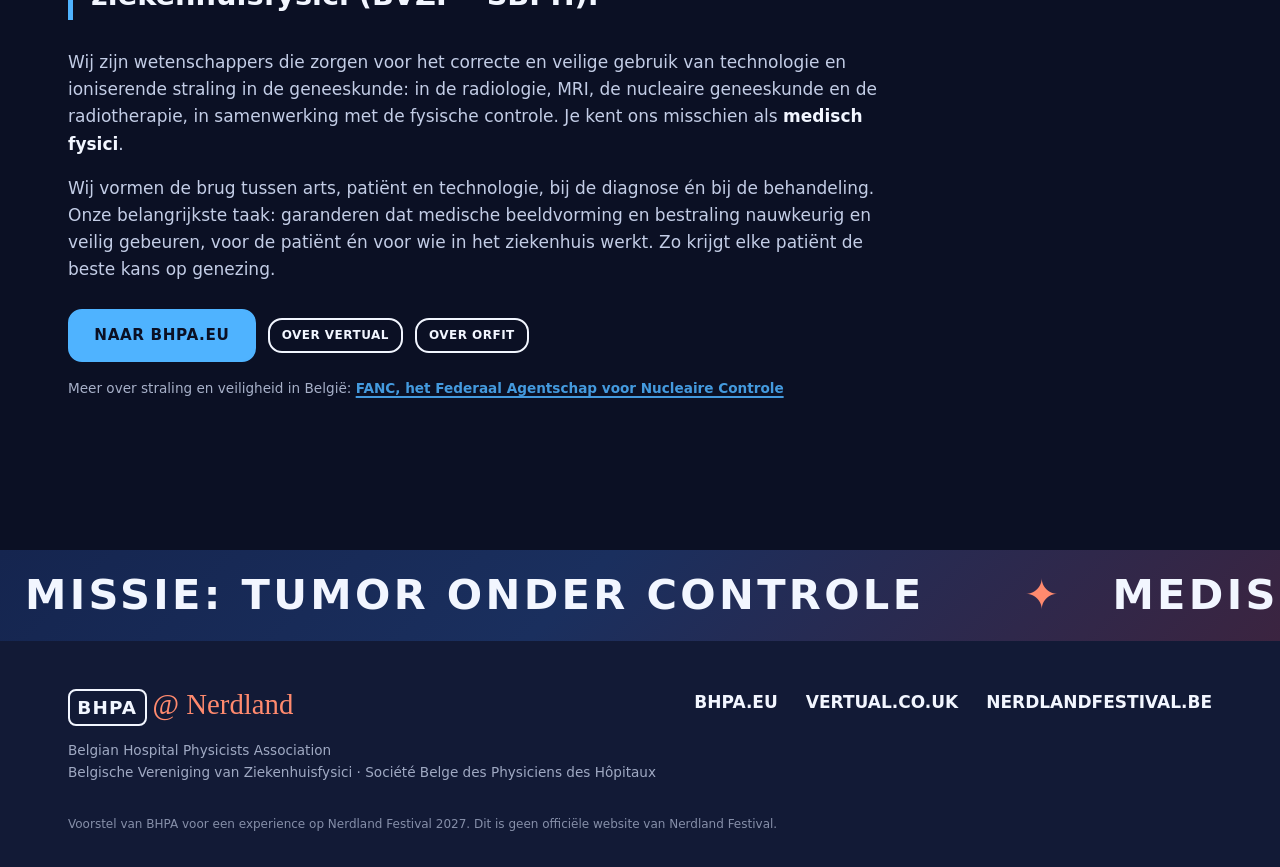
==== commit eab5b85c: "Update section titles from 'Station' to 'Ontdekzone'" ====
--- a/index.html
+++ b/index.html
@@ -150,7 +150,7 @@
       <div class="split__text">
         <h2>Het idee</h2>
         <p class="lead">Wat gebeurt er eigenlijk achter de schermen van een ziekenhuis, als iemand de diagnose kanker krijgt?</p>
-        <p>In <strong>Missie: tumor onder controle</strong> volg je het traject van een oncologische patiënt: van de eerste scan tot de laatste bestraling. Je gaat langs drie stations, die elk een stap uit het diagnostische en therapeutische traject tonen.</p>
+        <p>In <strong>Missie: tumor onder controle</strong> volg je het traject van een oncologische patiënt: van de eerste scan tot de laatste bestraling. Je gaat langs drie ontdekzones, die elk een stap uit het diagnostische en therapeutische traject tonen.</p>
         <p>Onderweg leer je de mensen kennen die je bijna nooit ziet: de <strong>medisch fysici</strong>. Zij zijn de wetenschappers achter MRI, CT, PET-CT en bestralingstoestellen, en zorgen ervoor dat elke patiënt de juiste dosis krijgt, op de juiste plek, op de millimeter.</p>
       </div>
       <div class="split__media">
@@ -216,7 +216,7 @@
       </figure>
       <div class="station__text">
         <p class="station__num">01</p>
-        <p class="eyebrow eyebrow--pink">Station 1 · Diagnose</p>
+        <p class="eyebrow eyebrow--pink">Ontdekzone 1 · Diagnose</p>
         <h3>Kijken zonder te snijden</h3>
         <p>Diagnostische en functionele beeldvorming: op een <strong>groot beeldscherm</strong> en met het <a href="https://vertual.co.uk/" target="_blank" rel="noopener">VERTUAL-systeem</a> tonen we hoe <strong>MRI, CT en PET-CT</strong> werken. Waarom ziet een CT botten zo scherp, en een MRI net de zachte weefsels? En hoe laat een PET-CT zien waar een tumor actief is?</p>
         <p>Je ontmoet hier twee soorten medisch fysici: de <strong>medisch fysici in de diagnostische beeldvorming</strong>, die zorgen voor scherpe beelden met zo weinig mogelijk dosis bij röntgen (RX) en CT, en voor veilige en betrouwbare MRI-scans; en de <strong>medisch fysici in de nucleaire geneeskunde</strong>, die waken over de radioactieve tracers en de PET- en gammacamera's.</p>
@@ -236,7 +236,7 @@
       </figure>
       <div class="station__text">
         <p class="station__num">02</p>
-        <p class="eyebrow eyebrow--pink">Station 2 · Behandeling</p>
+        <p class="eyebrow eyebrow--pink">Ontdekzone 2 · Behandeling</p>
         <h3>Jij aan de knoppen</h3>
         <p>Radiotherapie in de praktijk: een <strong>interactieve demonstratie</strong> met het VERTUAL-systeem, een virtuele bestralingsbunker op ware grootte. Bezoekers ervaren zelf hoe een patiënt wordt <strong>gepositioneerd</strong> en hoe een <strong>bestraling</strong> wordt uitgevoerd. De oprichter en CSO van VERTUAL staat klaar om dit samen met ons uit te werken.</p>
         <p>Hier ontmoet je de <strong>medisch fysici in de radiotherapie</strong>: zij zorgen ervoor dat het bestralingsplan klopt, controleren de toestellen en waken erover dat de dosis precies in de tumor terechtkomt, terwijl het gezonde weefsel zo veel mogelijk gespaard blijft.</p>
@@ -265,7 +265,7 @@
       </figure>
       <div class="station__text">
         <p class="station__num">03</p>
-        <p class="eyebrow eyebrow--pink">Station 3 · Controle</p>
+        <p class="eyebrow eyebrow--pink">Ontdekzone 3 · Controle</p>
         <h3>Meten is weten</h3>
         <p>Kwaliteitsborging en de rol van de medisch fysicus: met een <strong>derde demosysteem</strong> tonen we hoe we ervoor zorgen dat de gebruikte technologie <strong>veilig en nauwkeurig</strong> werkt. Want voor een patiënt op de tafel ligt, moet vaststaan dat het toestel precies doet wat het plan voorschrijft.</p>
         <ul class="checks">
